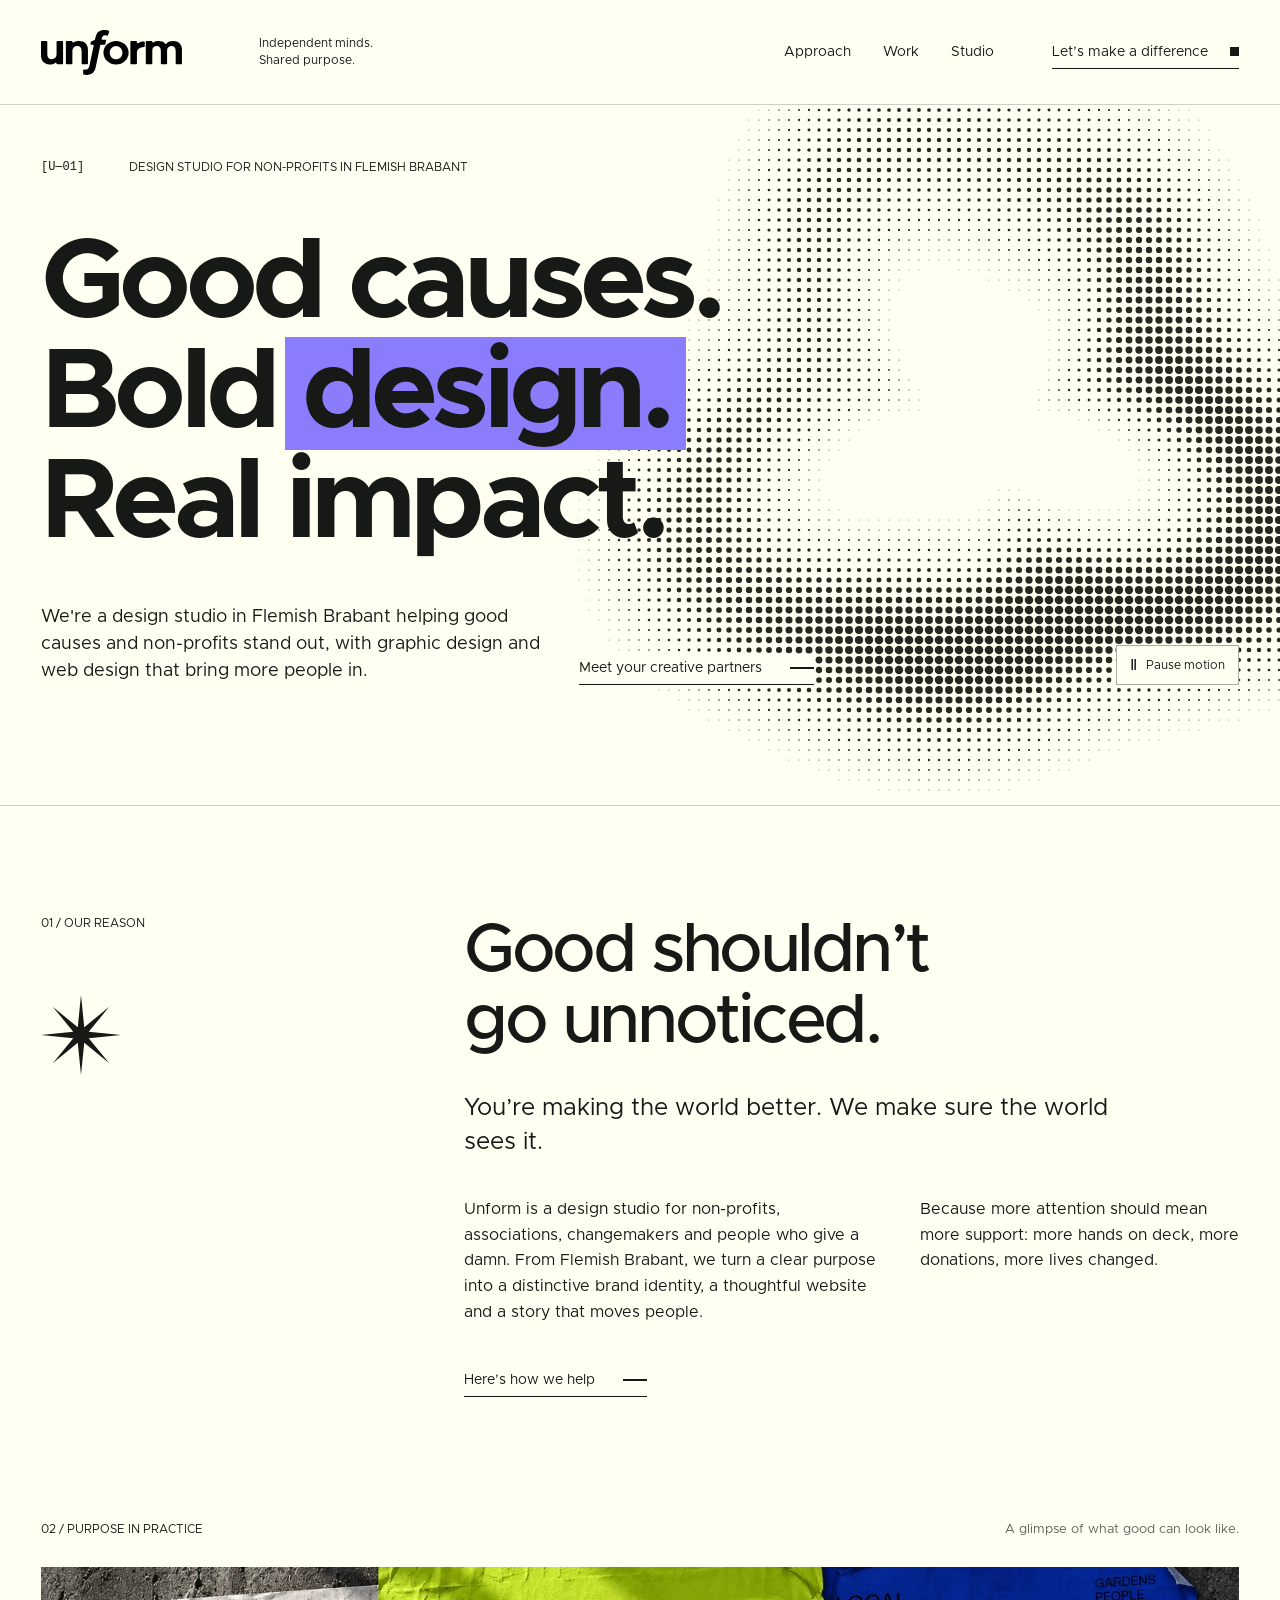
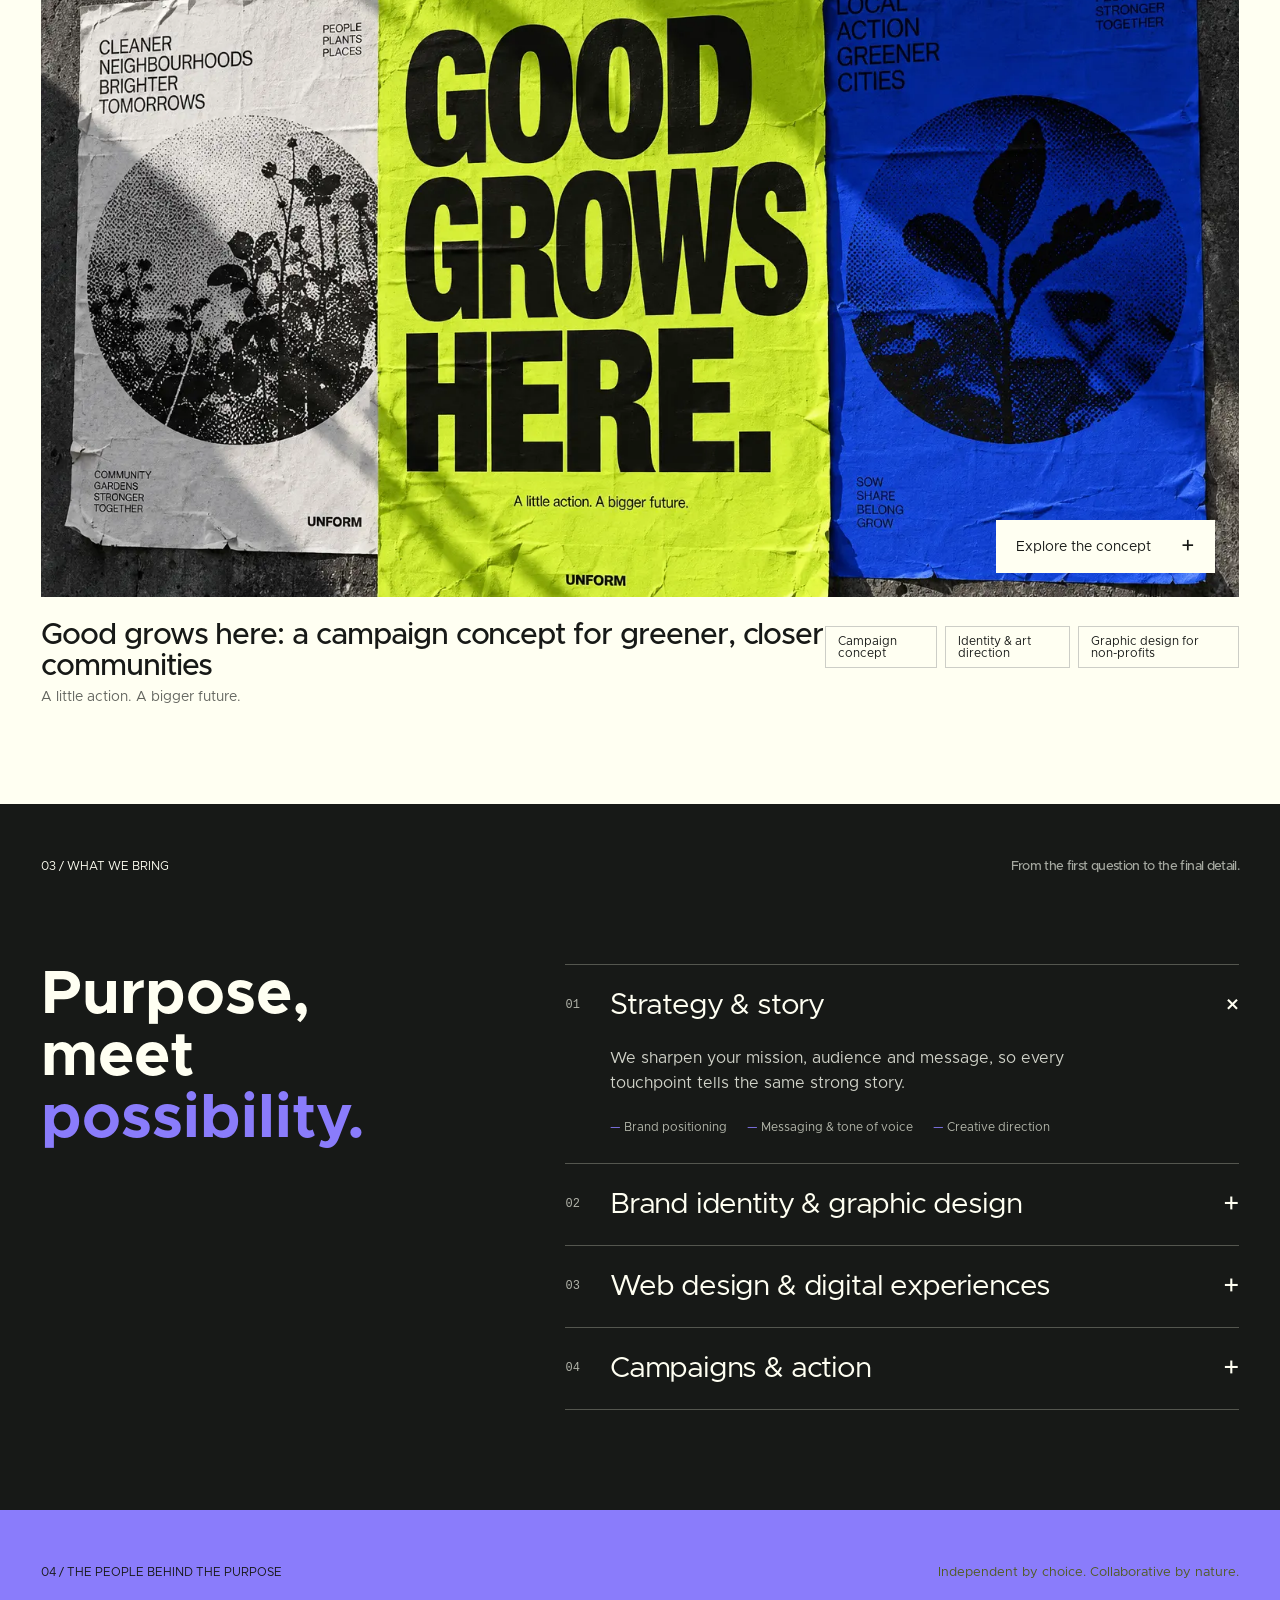
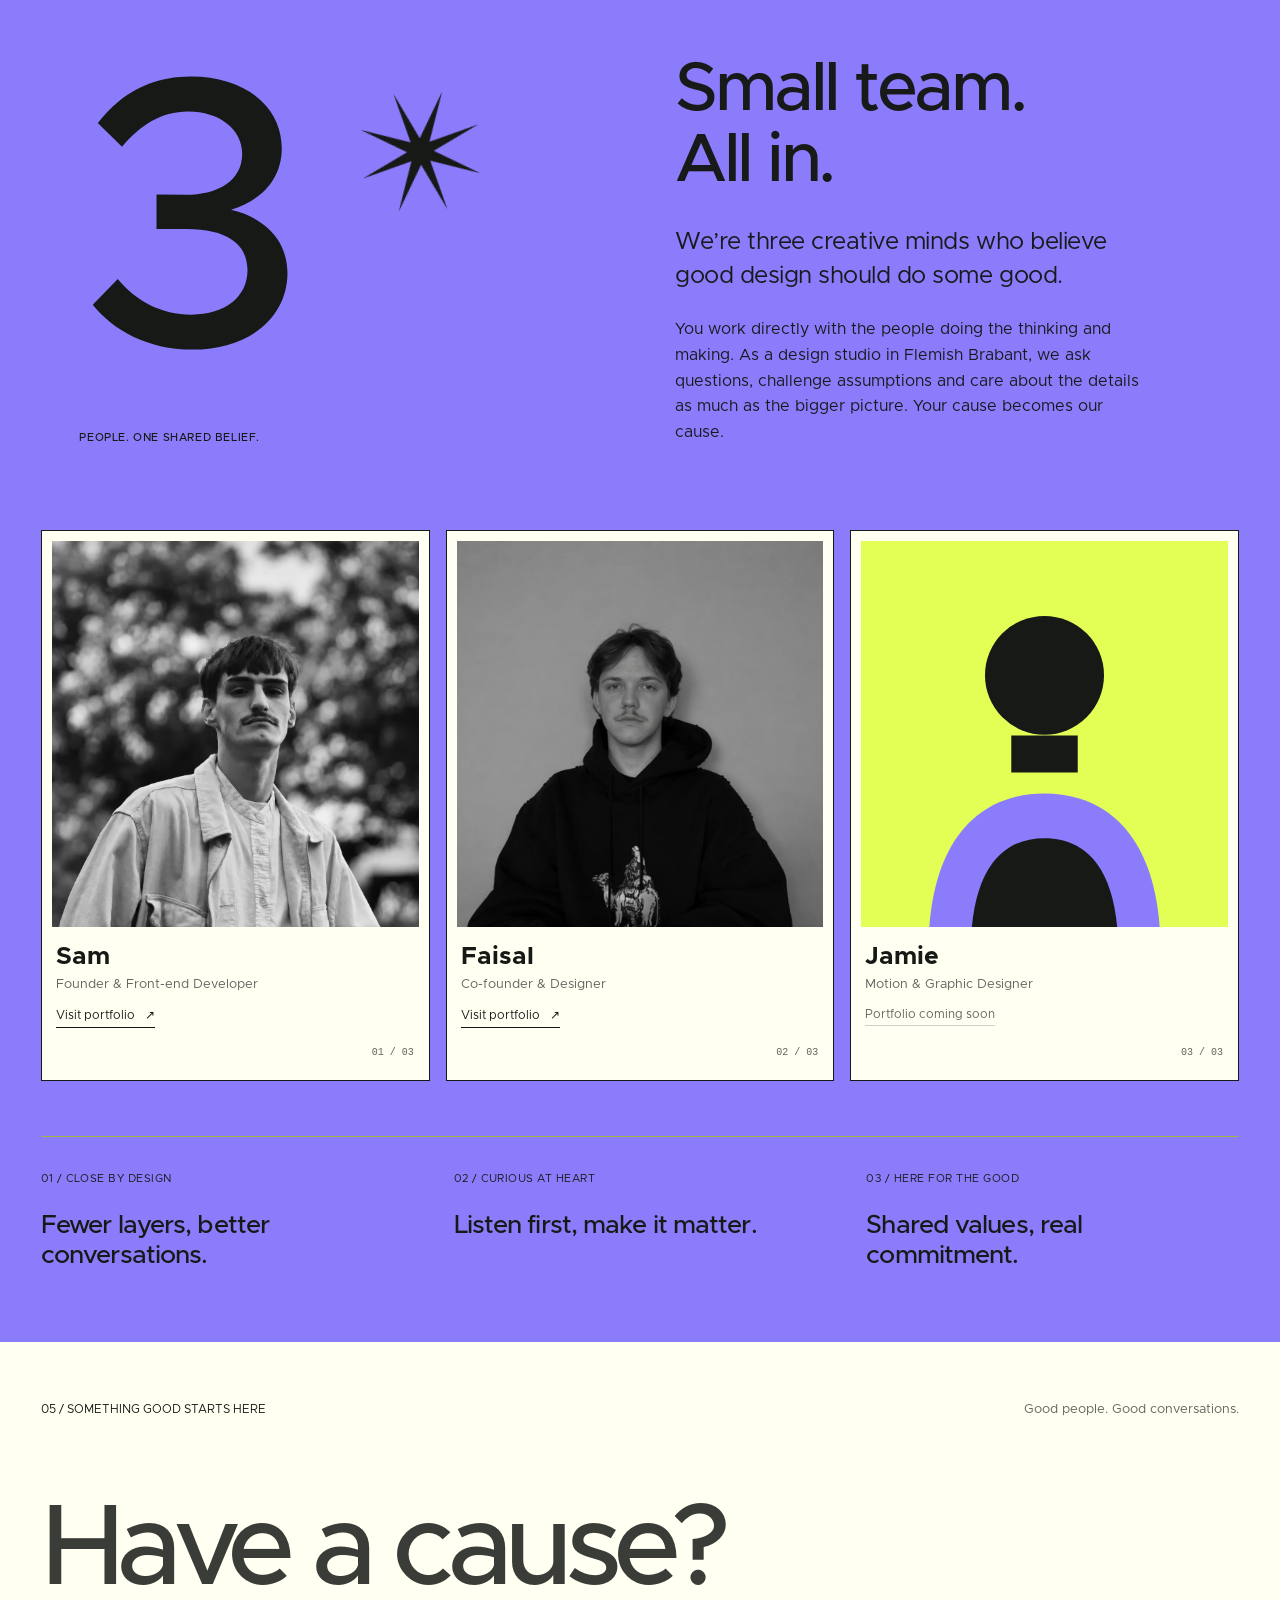
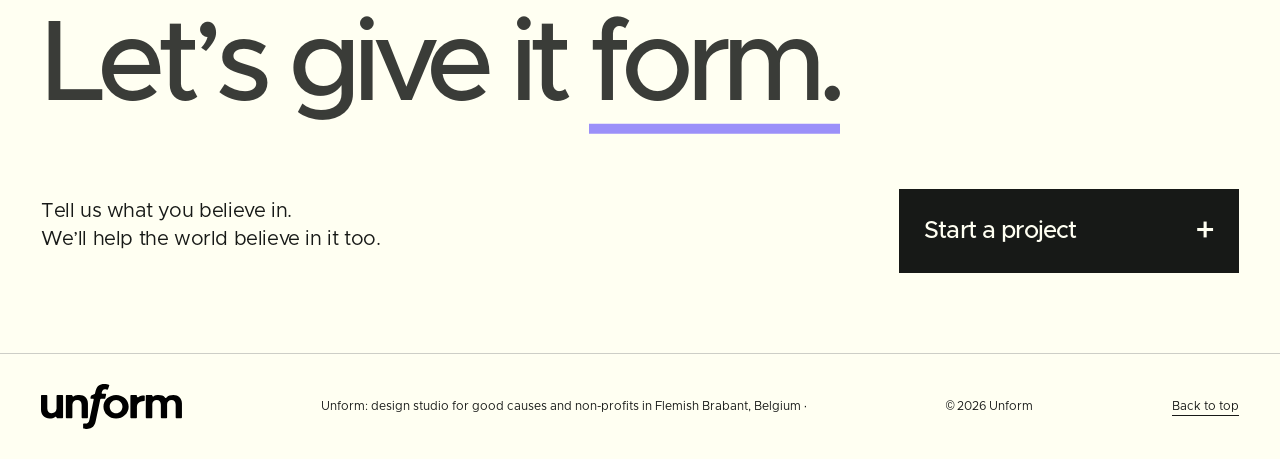
==== index.html @ b8433ec9 "Update index.html" ====
<!doctype html>
<html lang="en">
  <head>
    <meta charset="UTF-8">
    <meta name="viewport" content="width=device-width, initial-scale=1">
    <link rel="canonical" href="https://www.unform.be/">
    <meta name="theme-color" content="#e3ff55">
    <meta
      name="description"
      content="Unform is a design studio in Flemish Brabant, Belgium for non-profits and good causes. Graphic design, web design and branding that make your mission seen."
    >
    <title>Unform | Design Studio for Non-Profits in Flemish Brabant</title>
    <meta
       name="description"
       content="Unform is a design studio in Flemish Brabant helping non-profits and good causes with branding, graphic design, web design and campaigns."
    >
    <script type="application/ld+json">
      {
        "@context": "https://schema.org",
        "@type": "Organization",
        "name": "Unform",
        "description": "Design studio for non-profits and good causes in Flemish Brabant, Belgium.",
        "areaServed": {
          "@type": "AdministrativeArea",
          "name": "Flemish Brabant, Belgium"
        },
        "knowsAbout": [
          "Graphic design",
          "Web design",
          "Branding",
          "Non-profit organizations"
        ]
      }
    </script>
    <meta property="og:type" content="website">
    <meta property="og:url" content="https://www.unform.be/">
    <meta property="og:title" content="Unform — Design Studio for Non-Profits">
    <meta
      property="og:description"
      content="Good causes. Bold design. Real impact. Branding, graphic design and digital experiences for organisations that make a difference."
    >
    <meta property="og:image" content="https://www.unform.be/assets/og-image.jpg">
    <meta name="twitter:card" content="summary_large_image">
    <meta name="twitter:title" content="Unform — Design Studio for Non-Profits">
    <meta
      name="twitter:description"
      content="Good causes. Bold design. Real impact. Branding, graphic design and digital experiences for organisations that make a difference."
    >
    <meta name="twitter:image" content="https://www.unform.be/assets/og-image.jpg">
    <link
      rel="icon"
      type="image/svg+xml"
      href="data:image/svg+xml,%3Csvg xmlns='http://www.w3.org/2000/svg' viewBox='0 0 64 64'%3E%3Cpath fill='%238a7cfb' d='M0 0h64v64H0z'/%3E%3Cpath fill='none' stroke='%23171717' stroke-width='10' d='M18 16v22a14 14 0 0028 0V16'/%3E%3C/svg%3E"
    >
    <link rel="stylesheet" href="styles.css">
    <script src="vendor/gsap.min.js" defer></script>
    <script src="vendor/ScrollTrigger.min.js" defer></script>
    <script src="app.js" defer></script>
  </head>
  <!-- Google tag (gtag.js) -->
  <script async src="https://www.googletagmanager.com/gtag/js?id=G-FQYX2GBM5P"></script>
  <script>
    window.dataLayer = window.dataLayer || [];
    function gtag(){dataLayer.push(arguments);}
    gtag('js', new Date());

    gtag('config', 'G-FQYX2GBM5P');
  </script>
  <body>
    <a class="skip-link" href="#main">Skip to content</a>

    <header class="header wrap">
      <a class="wordmark" href="#" aria-label="Unform home">
        <img src="assets/logo-wordmark.svg" alt="Unform" width="180" height="58">
      </a>

      <div class="header-note">Independent minds.<br>Shared purpose.</div>

      <nav aria-label="Main navigation">
        <a href="#approach">Approach</a>
        <a href="#work">Work</a>
        <a href="#studio">Studio</a>
      </nav>

      <a class="contact-link" href="#contact">
        Let’s make a difference<span class="tiny-square" aria-hidden="true"></span>
      </a>

      <button class="menu-toggle" aria-expanded="false" aria-controls="mobile-nav">
        Menu <span aria-hidden="true">+</span>
      </button>
    </header>

    <nav id="mobile-nav" class="mobile-nav" aria-label="Mobile navigation" hidden>
      <a href="#approach">Approach</a>
      <a href="#work">Work</a>
      <a href="#studio">Studio</a>
      <a href="#contact">Let’s talk</a>
    </nav>

    <main id="main">
      <section class="hero wrap" aria-labelledby="hero-title">
        <div class="hero-art">
          <canvas id="halftone" aria-hidden="true"></canvas>
        </div>

        <div class="eyebrow hero-eyebrow">
          <span class="index-mark">[U—01]</span> DESIGN STUDIO FOR NON-PROFITS IN FLEMISH BRABANT
        </div>

        <h1 id="hero-title">
          <span class="headline-line">Good causes.</span>
          <span class="headline-line">Bold <span class="headline-emphasis">design.</span></span>
          <span class="headline-line final-line">
            Real impact<span class="period">.</span>
          </span>
        </h1>

        <div class="hero-bottom">
          <p>
            We're a design studio in Flemish Brabant helping good causes and non-profits stand out, with graphic design and web design that bring more people in.
          </p>

          <a href="#approach" class="text-link">
            Meet your creative partners <span class="link-rule" aria-hidden="true"></span>
          </a>

          <button id="motion-toggle" class="art-control" aria-pressed="false">
            <span class="control-icon" aria-hidden="true">Ⅱ</span>
            <span class="control-label">Pause motion</span>
          </button>
        </div>

      </section>

      <section id="approach" class="mission wrap">
        <div class="section-label">
          01 / OUR REASON<span class="section-symbol" aria-hidden="true"></span>
        </div>

        <div class="reveal">
          <h2>
            Good shouldn’t<br>
            go unnoticed.
          </h2>

          <p>You’re making the world better. We make sure the world sees it.</p>

          <div class="mission-copy">
            <p>
              Unform is a design studio for non-profits, associations, changemakers and people who give a damn. From Flemish Brabant, we turn a clear purpose into a distinctive brand identity, a thoughtful website and a story that moves people.
            </p>
            <p>
              Because more attention should mean more support: more hands on deck, more donations, more lives changed.
            </p>
          </div>

          <a class="text-link" href="#services">
            Here’s how we help <span class="link-rule" aria-hidden="true"></span>
          </a>
        </div>
      </section>

      <section id="work" class="work wrap">
        <div class="section-heading">
          <span class="section-label">02 / PURPOSE IN PRACTICE</span>
          <span class="small-note">A glimpse of what good can look like.</span>
        </div>

        <button class="project-image" aria-haspopup="dialog" data-open-project>
          <img
            src="assets/good-grows.webp"
            alt="Three posters from the \"Good grows here\" campaign: graphic design for a community garden and local greening initiative"
            width="1536"
            height="1024"
            loading="lazy"
          >
          <span class="project-badge">
            Explore the concept <span aria-hidden="true">+</span>
          </span>
        </button>

        <div class="project-caption">
          <div>
            <h2>Good grows here: a campaign concept for greener, closer communities</h2>
            <p>A little action. A bigger future.</p>
          </div>

          <div class="project-tags">
            <span>Campaign concept</span>
            <span>Identity &amp; art direction</span>
            <span>Graphic design for non-profits</span>
          </div>
        </div>
      </section>

      <section id="services" class="services wrap">
        <div class="section-heading">
          <span class="section-label">03 / WHAT WE BRING</span>
          <h2 class="small-note section-title">From the first question to the final detail.</h2>
        </div>

        <div class="services-layout">
          <h3>
            Purpose,<br>
            meet<br>
            <span class="accent-text">possibility.</span>
          </h3>

          <div class="service-list">
            <details class="service" data-cursor-icon="assets/Strategy.svg" open>
              <summary>
                <span class="service-number">01</span>
                <span>Strategy &amp; story</span>
                <span class="plus" aria-hidden="true">+</span>
              </summary>

              <div class="service-content">
                <p>
                  We sharpen your mission, audience and message, so every touchpoint tells the same strong story.
                </p>
                <ul>
                  <li>Brand positioning</li>
                  <li>Messaging &amp; tone of voice</li>
                  <li>Creative direction</li>
                </ul>
              </div>
            </details>

            <details class="service" data-cursor-icon="assets/identity.svg">
              <summary>
                <span class="service-number">02</span>
                <span>Brand identity &amp; graphic design</span>
                <span class="plus" aria-hidden="true">+</span>
              </summary>

              <div class="service-content">
                <p>
                  Logo, colour, typography and visual language that fit your non-profit and stick in people's minds.
                </p>
                <ul>
                  <li>Visual identity</li>
                  <li>Design systems</li>
                  <li>Brand guidelines &amp; templates</li>
                </ul>
              </div>
            </details>

            <details class="service" data-cursor-icon="assets/experience.svg">
              <summary>
                <span class="service-number">03</span>
                <span>Web design &amp; digital experiences</span>
                <span class="plus" aria-hidden="true">+</span>
              </summary>

              <div class="service-content">
                <p>
                  Clear, accessible websites for non-profits that turn visitors into volunteers, members and donors.
                </p>
                <ul>
                  <li>Web design &amp; development</li>
                  <li>User experience</li>
                  <li>Accessible digital design</li>
                </ul>
              </div>
            </details>

            <details class="service" data-cursor-icon="assets/Clapper.svg">
              <summary>
                <span class="service-number">04</span>
                <span>Campaigns &amp; action</span>
                <span class="plus" aria-hidden="true">+</span>
              </summary>

              <div class="service-content">
                <p>
                  Graphic design and campaigns for fundraising, awareness and events, online and on the street.
                </p>
                <ul>
                  <li>Campaign concepts</li>
                  <li>Art direction &amp; motion</li>
                  <li>Print &amp; social toolkits</li>
                </ul>
              </div>
            </details>
          </div>
        </div>
      </section>

      <section id="studio" class="studio wrap">
        <div class="section-heading">
          <span class="section-label">04 / THE PEOPLE BEHIND THE PURPOSE</span>
          <span class="small-note">Independent by choice. Collaborative by nature.</span>
        </div>

        <div class="studio-main">
          <div class="team-count" aria-label="Three people">
            3<span class="count-star" aria-hidden="true"></span>
            <span class="count-caption">PEOPLE. ONE SHARED BELIEF.</span>
          </div>

          <div class="studio-copy reveal">
            <h2>
              Small team.<br>
              All in.
            </h2>
            <p>We’re three creative minds who believe good design should do some good.</p>
            <p class="body-copy">
              You work directly with the people doing the thinking and making. As a design studio in Flemish Brabant, we ask questions, challenge assumptions and care about the details as much as the bigger picture. Your cause becomes our cause.
            </p>
          </div>
        </div>

        <div class="team-grid" aria-label="Meet the team">
          <article class="team-card">
            <img class="team-portrait" src="assets/Sam.webp" alt="Sam, founder and front-end developer at Unform">
            <div class="team-card-copy">
              <h3>Sam</h3>
              <p>Founder &amp; Front-end Developer</p>
              <a class="team-portfolio" href="https://hyenathedesigner.be" target="_blank" rel="noopener noreferrer">
                Visit portfolio <span aria-hidden="true">↗</span>
              </a>
            </div>
            <span class="team-index">01 / 03</span>
          </article>

          <article class="team-card">
            <img class="team-portrait" src="assets/Faisal.jpg" alt="Faisal, co-founder and designer at Unform">
            <div class="team-card-copy">
              <h3>Faisal</h3>
              <p>Co-founder &amp; Designer</p>
              <a class="team-portfolio" href="https://yungfuzzzz.github.io/portfolio" target="_blank" rel="noopener noreferrer">
                Visit portfolio <span aria-hidden="true">↗</span>
              </a>
            </div>
            <span class="team-index">02 / 03</span>
          </article>

          <article class="team-card">
            <img class="team-portrait" src="assets/portrait-placeholder.svg" alt="Jamie, motion and graphic designer at Unform">
            <div class="team-card-copy">
              <h3>Jamie</h3>
              <p>Motion &amp; Graphic Designer</p>
              <button class="team-portfolio" type="button" disabled>Portfolio coming soon</button>
            </div>
            <span class="team-index">03 / 03</span>
          </article>
        </div>

        <div class="principles">
          <div>
            <span>01 / CLOSE BY DESIGN</span>
            <h3>
              Fewer layers, better conversations.
            </h3>
          </div>

          <div>
            <span>02 / CURIOUS AT HEART</span>
            <h3>
              Listen first, make it matter.
            </h3>
          </div>

          <div>
            <span>03 / HERE FOR THE GOOD</span>
            <h3>
              Shared values, real commitment.
            </h3>
          </div>
        </div>
      </section>

      <section id="contact" class="contact wrap">
        <div class="section-heading">
          <span class="section-label">05 / SOMETHING GOOD STARTS HERE</span>
          <span class="small-note">Good people. Good conversations.</span>
        </div>

        <h2 class="reveal">
          Have a cause?<br>
          Let’s give it <span>form.</span>
        </h2>

        <div class="contact-bottom">
          <p>
            Tell us what you believe in.<br>
            We’ll help the world believe in it too.
          </p>
          <button class="project-cta" data-open-brief>
            Start a project <span aria-hidden="true">+</span>
          </button>
        </div>
      </section>
    </main>

    <footer class="footer wrap">
      <a class="wordmark" href="#" aria-label="Unform back to top">
        <img src="assets/logo-wordmark.svg" alt="Unform" width="180" height="58">
      </a>
          <span>Unform: design studio for good causes and non-profits in Flemish Brabant, Belgium &middot;</span>
      <span>© <span id="year">2026</span> Unform</span>
      <a href="#">Back to top</a>
    </footer>

    <div id="service-cursor-icon" class="service-cursor-icon" aria-hidden="true"></div>

    <dialog id="project-dialog" aria-labelledby="project-title">
      <button class="dialog-close" aria-label="Close campaign concept">×</button>
      <span class="section-label">UNFORM / SELF-INITIATED EXPLORATION</span>
      <h2 id="project-title">Good grows here.</h2>
      <img
        src="assets/good-grows.webp"
        alt="Good Grows Here community garden campaign concept"
        width="1536"
        height="1024"
      >

      <div class="case-description">
        <p>
          A campaign concept that makes small, local actions feel part of something bigger.
          Built around community gardens and the people who bring them to life.
        </p>
        <p>
          Big typography creates an immediate invitation. Botanical halftones bring nature into an
          unmistakably graphic identity. A simple toolkit carries the idea from a street poster to a
          social post.
        </p>
        <p class="case-note">An independent creative exploration by Unform.</p>
      </div>

      <button class="solid-button" data-project-to-brief>
        Let’s create something for your cause
      </button>
    </dialog>

    <dialog id="brief-dialog" aria-labelledby="brief-title">
      <button class="dialog-close" aria-label="Close project brief">×</button>
      <span class="section-label">LET’S GET TO KNOW YOUR CAUSE</span>
      <h2 id="brief-title">
        Good starts<br>
        with a conversation.
      </h2>

      <p class="dialog-intro">
        A few thoughts to get us started. Download your brief and keep it ready for our first
        conversation.
      </p>

      <form id="brief-form">
        <label>
          Your name
          <input
            name="name"
            autocomplete="name"
            required
            placeholder="What should we call you?"
            maxlength="100"
          >
        </label>

        <label>
          Organisation
          <input
            name="organisation"
            autocomplete="organization"
            required
            placeholder="Who are you making a difference with?"
            maxlength="160"
          >
        </label>

        <label>
          Where can we help?
          <select name="service">
            <option>Let’s figure it out together</option>
            <option>Strategy &amp; story</option>
            <option>Brand &amp; identity</option>
            <option>Digital experiences</option>
            <option>Campaigns &amp; action</option>
          </select>
        </label>

        <label>
          What are you hoping to change?
          <textarea
            name="purpose"
            rows="3"
            required
            placeholder="Tell us about your cause and what you have in mind."
            maxlength="5000"
          ></textarea>
        </label>

        <button class="solid-button" type="submit">Download project brief</button>
        <p class="form-note">Your answers stay in your browser. Nothing is sent.</p>
        <p id="brief-status" role="status"></p>
      </form>
    </dialog>
  </body>
</html>
---- styles.css ----
@font-face {
  font-family: 'Metropolis';
  src: url('assets/Metropolis-Regular.otf') format('opentype');
  font-weight: 400;
  font-style: normal;
}

@font-face {
  font-family: 'Metropolis';
  src: url('assets/Metropolis-Medium.otf') format('opentype');
  font-weight: 500;
  font-style: normal;
}

@font-face {
  font-family: 'Metropolis';
  src: url('assets/Metropolis-SemiBold.otf') format('opentype');
  font-weight: 600;
  font-style: normal;
}

@font-face {
  font-family: 'Metropolis';
  src: url('assets/Metropolis-Bold.otf') format('opentype');
  font-weight: 700;
  font-style: normal;
}

:root {
  --paper: #fffff2;
  --ink: #171917;
  --accent: #8a7cfb;
  --line: #cdcec7;
  --muted: #62645e;
  --gutter: clamp(22px,3.2vw,64px);
  --font-regular: 'Metropolis', Arial, sans-serif;
  --font-bold: 'Metropolis', Arial, sans-serif;
}

* {
  box-sizing: border-box;
}

html {
  scroll-behavior: smooth;
  scroll-padding-top: 32px;
}

body {
  margin: 0;
  color: var(--ink);
  background: var(--paper);
  font-family: var(--font-regular);
  font-weight: 400;
  -webkit-font-smoothing: antialiased;
}

a {
  color: inherit;
  text-decoration: none;
}

button,input,textarea,select {
  font: inherit;
  font-family: var(--font-regular);
  font-weight: 400;
}

button,a {
  -webkit-tap-highlight-color: transparent;
}

button {
  color: inherit;
}

button,a,input,textarea,select {
  outline-offset: 6px;
}

button:focus-visible,a:focus-visible {
  outline: 2px solid var(--ink);
}

::selection {
  background: var(--accent);
  color: var(--ink);
}

.wrap {
  padding-inline: var(--gutter);
}

.header {
  height: 105px;
  display: flex;
  align-items: center;
  gap: 42px;
  border-bottom: 1px solid var(--line);
  position: relative;
  z-index: 5;
  background: var(--paper);
}

.wordmark {
  display: inline-flex;
  align-items: center;
  justify-content: center;
  line-height: 1;
  transition: filter .3s ease, transform .3s ease;
}

.wordmark img {
  display: block;
  width: auto;
  height: 45px;
  transition: filter .3s ease, transform .3s ease;
}

.wordmark:hover {
  filter: drop-shadow(0 0 0 rgba(138, 124, 251, 0));
}

.wordmark:hover img {
  filter: brightness(0) saturate(100%) invert(52%) sepia(34%) saturate(1057%) hue-rotate(220deg) brightness(98%) contrast(101%);
  transform: translateY(-1px);
}

.brand-star {
  font-size: 34px;
  letter-spacing: 0;
  display: inline-block;
  line-height: 1;
}

.header-note {
  font-size: 12px;
  line-height: 1.4;
  margin-left: 35px;
}

.header nav {
  display: flex;
  gap: 32px;
  margin-left: auto;
  font-size: 14px;
}

.header nav a {
  position: relative;
  padding-block: 10px;
}

.header nav a:after {
  content: '';
  position: absolute;
  bottom: 3px;
  height: 1px;
  left: 0;
  width: 0;
  background: var(--ink);
  transition: width .25s;
}

.header nav a:hover:after {
  width: 100%;
}

.contact-link {
  font-size: 14px;
  display: flex;
  align-items: center;
  gap: 22px;
  margin-left: 16px;
  border-bottom: 1px solid var(--ink);
  padding-block: 9px;
}

.tiny-square {
  width: 9px;
  height: 9px;
  background: var(--ink);
}

.menu-toggle {
  display: none;
}

.mobile-nav[hidden] {
  display: none;
}

.hero {
  position: relative;
  isolation: isolate;
  overflow: hidden;
  padding-top: 55px;
  min-height: 700px;
}

.hero-art {
  position: absolute;
  inset: 0 0 0 37%;
  z-index: -1;
  mask-image: linear-gradient(90deg,transparent,#000 18%);
  opacity: 1;
}

.hero-art canvas {
  width: 100%;
  height: 100%;
  display: block;
}

.eyebrow,.section-label {
  font-family: var(--font-regular);
  font-size: 12px;
  font-weight: 400;
  line-height: 1.2;
  font-variant-numeric: lining-nums tabular-nums;
}

.hero-eyebrow {
  display: flex;
  gap: 45px;
  position: relative;
  z-index: 2;
}

.index-mark {
  font-family: monospace;
  font-size: 12px;
  line-height: 1.2;
}

h1,
h2,
h3,
h4,
h5,
h6,
.wordmark {
  font-family: var(--font-bold);
  font-weight: 700;
}

h1 {
  font-size: clamp(72px,8.85vw,170px);
  line-height: .97;
  letter-spacing: -0.05em;
  font-weight: 700;
  margin: 55px 0 45px;
  position: relative;
  width: max-content;
  max-width: 100%;
}

.headline-line {
  display: block;
}

.headline-emphasis {
  background: var(--accent);
  box-shadow: 0.15em 0 0 var(--accent), -0.15em 0 0 var(--accent);
  padding: 0;
}

.final-line {
  display: flex;
  align-items: baseline;
}

.period {
  color: var(--ink);
  position: relative;
  margin-left: .015em;
}

.hero-bottom {
  display: grid;
  grid-template-columns: 1fr 1fr auto;
  align-items: end;
  gap: 30px;
  position: relative;
}

.hero-bottom p {
  font-size: 18px;
  line-height: 1.5;
  margin: 0;
}

.text-link {
  display: inline-flex;
  align-items: center;
  width: max-content;
  gap: 28px;
  font-size: 14px;
  border-bottom: 1px solid;
  padding-bottom: 9px;
}

.link-rule {
  display: block;
  width: 24px;
  height: 2px;
  background: var(--ink);
  transition: width .25s;
}

.text-link:hover .link-rule {
  width: 40px;
}

.art-control {
  border: 1px solid #a9aba2;
  background: var(--paper);
  padding: 10px 13px;
  display: flex;
  align-items: center;
  gap: 9px;
  cursor: pointer;
  font-size: 12px;
}

.control-icon {
  font-size: 15px;
}

.hero-caption {
  display: flex;
  justify-content: space-between;
  font-size: 11px;
  margin-top: 40px;
  padding-block: 20px;
  border-top: 1px solid var(--ink);
  background: none;
}

.mission {
  display: grid;
  grid-template-columns: 1fr 2fr;
  gap: 36px;
  padding-block: 110px;
  border-top: 1px solid var(--line);
}

h2 {
  font-weight: 500;
  font-size: clamp(48px,5.4vw,90px);
  line-height: 1.02;
  letter-spacing: -0.05em;
  margin: 0 0 35px;
}

.mission p {
  font-size: 24px;
  line-height: 1.4;
  max-width: 680px;
}

.skip-link {
  position: fixed;
  left: 16px;
  top: -90px;
  padding: 16px;
  background: var(--accent);
  z-index: 100;
}

.skip-link:focus {
  top: 12px;
}

@media(min-width:1600px) {

.hero {
  min-height: 880px;
}

.hero h1 {
  margin-top: 70px;
}

.hero-bottom {
  margin-top: 50px;
}
}

@media(max-width:1000px) {

.header-note {
  display: none;
}

.header {
  gap: 25px;
  height: 88px;
}

.header nav {
  gap: 24px;
}

.contact-link {
  margin-left: 0;
}

.hero {
  min-height: 630px;
}

.hero-bottom {
  grid-template-columns: 1fr auto;
}

.hero-bottom .text-link {
  display: none;
}

.hero h1 {
  font-size: 10.8vw;
}

.hero-art {
  left: 28%;
}

.hero-caption {
  margin-top: 45px;
}

.mission {
  padding-block: 80px;
}
}

@media(max-width:650px) {

.header {
  height: 80px;
  justify-content: space-between;
}

.wordmark {
  font-size: 36px;
}

.brand-star {
  font-size: 29px;
}

.header nav,.contact-link {
  display: none;
}

.menu-toggle {
  display: flex;
  gap: 20px;
  align-items: center;
  background: none;
  border: 0;
  padding: 12px 0 12px 12px;
  font-size: 14px;
}

.menu-toggle span {
  font-size: 24px;
}

.mobile-nav {
  padding: 22px var(--gutter);
  border-bottom: 1px solid var(--line);
  display: grid;
  gap: 22px;
  font-size: 24px;
  background: var(--paper);
  position: absolute;
  top: 80px;
  left: 0;
  right: 0;
  z-index: 10;
}

.hero {
  padding-top: 30px;
  min-height: 700px;
}

.hero-eyebrow {
  font-size: 10px;
  gap: 18px;
}

.index-mark {
  font-size: 11px;
}

.hero h1 {
  font-size: clamp(49px,12.2vw,80px);
  margin-top: 70px;
  margin-bottom: 185px;
  letter-spacing: -.07em;
}

.hero-art {
  inset: 100px -48% 110px 8%;
  opacity: .8;
  mask-image: linear-gradient(180deg,transparent,#000 38%);
}

.hero-bottom p {
  font-size: 16px;
  background: var(--paper);
}

.art-control {
  width: 40px;
  height: 40px;
  padding: 0;
  justify-content: center;
}

.art-control .control-label {
  position: absolute;
  width: 1px;
  height: 1px;
  overflow: hidden;
  clip-path: inset(50%);
}

.hero-caption {
  font-size: 10px;
  margin-top: 28px;
}

.interaction-note {
  display: none;
}

.mission {
  grid-template-columns: 1fr;
  padding-block: 60px;
  gap: 38px;
}

.mission p {
  font-size: 20px;
}

.section-label {
  font-size: 12px;
}

h2 {
  font-size: 47px;
}
}

.section-symbol {
  display: block;
  font-size: 80px;
  width: 1em;
  height: 1em;
  margin-top: 65px;
  line-height: 1;
  background-color: var(--ink);
  -webkit-mask: url("assets/eight-pointed-star-svgrepo-com.svg") center / contain no-repeat;
  mask: url("assets/eight-pointed-star-svgrepo-com.svg") center / contain no-repeat;
}

.mission-copy {
  display: grid;
  grid-template-columns: 1.3fr 1fr;
  gap: 40px;
  margin: 38px 0;
}

.mission .mission-copy p {
  font-size: 16px;
  line-height: 1.6;
  letter-spacing: 0;
  margin: 0;
}

.mission .text-link {
  margin-top: 10px;
}

.section-heading {
  display: flex;
  justify-content: space-between;
  align-items: center;
  gap: 20px;
  padding-bottom: 30px;
}

.small-note {
  font-size: 13px;
  color: var(--muted);
}

.work {
  padding-block: 15px 100px;
}

.project-image {
  width: 100%;
  display: block;
  position: relative;
  padding: 0;
  border: 0;
  overflow: hidden;
  cursor: pointer;
  background: #282d25;
  aspect-ratio: 1.9;
}

.project-image img {
  width: 100%;
  height: 100%;
  object-fit: cover;
  display: block;
  transition: transform .7s cubic-bezier(.2,.7,.2,1);
}

.project-image:hover img {
  transform: scale(1.035);
}

.project-badge {
  position: absolute;
  bottom: 24px;
  right: 24px;
  padding: 15px 20px;
  background: var(--paper);
  font-size: 14px;
  display: flex;
  align-items: center;
  gap: 30px;
}

.project-badge span {
  font-size: 23px;
  font-weight: 400;
}

.project-caption {
  display: flex;
  align-items: flex-start;
  justify-content: space-between;
  padding-top: 23px;
}

.project-caption h2 {
  margin: 0;
  font-weight: 500;
  letter-spacing: -.035em;
  font-size: 30px;
}

.project-caption p {
  font-size: 14px;
  color: var(--muted);
  margin: 9px 0 0;
}

.project-tags {
  display: flex;
  gap: 8px;
  padding-top: 6px;
}

.project-tags span {
  font-size: 12px;
  border: 1px solid var(--line);
  padding: 8px 12px;
}

.services {
  padding-block: 55px 100px;
  background: var(--ink);
  color: var(--paper);
}

.services .small-note {
  color: #a6a9a1;
}

.services-layout {
  display: grid;
  grid-template-columns: 1fr 1.45fr;
  gap: 60px;
  padding-top: 60px;
}

.services-layout h3 {
  font-size: clamp(45px,4.8vw,80px);
  margin: 0;
}

.section-heading .section-title {
  margin: 0;
}

.accent-text {
  color: var(--accent);
}

.service {
  border-top: 1px solid #54564f;
}

.service-cursor-icon {
  position: fixed;
  z-index: 20;
  top: 0;
  left: 0;
  width: 112px;
  height: 112px;
  background-color: var(--accent);
  -webkit-mask-position: center;
  mask-position: center;
  -webkit-mask-repeat: no-repeat;
  mask-repeat: no-repeat;
  -webkit-mask-size: contain;
  mask-size: contain;
  opacity: 0;
  pointer-events: none;
  transform: scale(.88);
  transition: opacity .28s ease, transform .35s ease;
}

#service-cursor-icon.is-experience {
  width: 160px;
  height: 160px;
}

.service-cursor-icon.is-visible {
  opacity: 1;
  transform: scale(1);
  animation: service-icon-float 3.6s ease-in-out infinite;
}

@keyframes service-icon-float {
  0%, 100% { translate: 0 0; rotate: -3deg; }
  50% { translate: 0 -8px; rotate: 3deg; }
}

.service:last-child {
  border-bottom: 1px solid #54564f;
}

.service summary {
  list-style: none;
  cursor: pointer;
  display: flex;
  gap: 22px;
  align-items: center;
  padding-block: 26px;
  font-size: clamp(21px,2.3vw,38px);
  letter-spacing: -.04em;
}

.service summary::-webkit-details-marker {
  display: none;
}

.service summary:focus-visible {
  outline: 2px solid var(--accent);
  outline-offset: 5px;
}

.service-number {
  font-family: monospace;
  font-size: 12px;
  letter-spacing: 0;
  color: #b1b3a9;
  margin-right: 8px;
}

.plus {
  margin-left: auto;
  display: block;
  font-size: 28px;
  font-weight: 300;
  transition: transform .25s;
}

.service[open] .plus {
  transform: rotate(45deg);
}

.service-content {
  padding: 0 35px 30px 45px;
}

.service-content p {
  font-size: 16px;
  line-height: 1.6;
  color: #d0d2c8;
  max-width: 470px;
  margin: 0 0 24px;
}

.service-content ul {
  display: flex;
  gap: 10px 20px;
  flex-wrap: wrap;
  list-style: none;
  padding: 0;
  margin: 0;
  font-size: 12px;
  color: #b5b8ac;
}

.service-content li:before {
  content: '— ';
  color: var(--accent);
}

.studio {
  padding-block: 55px 70px;
  background: var(--accent);
}

.studio .small-note {
  color: #505b21;
}

.studio-main {
  display: grid;
  grid-template-columns: 1fr 1fr;
  gap: 70px;
  align-items: center;
  padding-block: 45px 70px;
}

.team-count {
  position: relative;
  width: max-content;
  font-size: clamp(230px,30vw,450px);
  line-height: .85;
  font-weight: 500;
  letter-spacing: -.09em;
  margin-left: 3vw;
}

.count-star {
  position: absolute;
  display: block;
  width: .33em;
  height: .33em;
  right: -.55em;
  top: .05em;
  background-color: var(--ink);
  -webkit-mask: url("assets/eight-pointed-star-svgrepo-com.svg") center / contain no-repeat;
  mask: url("assets/eight-pointed-star-svgrepo-com.svg") center / contain no-repeat;
}

.count-caption {
  display: block;
  font-size: 11px;
  letter-spacing: .055em;
  margin-top: 35px;
  line-height: 1.4;
}

.studio-copy h2 {
  margin-bottom: 30px;
}

.studio-copy p {
  font-size: 24px;
  line-height: 1.4;
  letter-spacing: -.02em;
  max-width: 480px;
}

.studio-copy .body-copy {
  font-size: 16px;
  line-height: 1.6;
  letter-spacing: 0;
}

.team-grid {
  display: grid;
  grid-template-columns: repeat(3,minmax(0,1fr));
  gap: 16px;
  margin-bottom: 55px;
}

.team-card {
  position: relative;
  min-width: 0;
  padding: 10px;
  background: var(--paper);
  border: 1px solid var(--ink);
}

.team-portrait {
  display: block;
  width: 100%;
  aspect-ratio: .95;
  object-fit: cover;
  background: #e3ff55;
}

.team-card-copy {
  padding: 16px 4px 42px;
}

.team-card h3 {
  font-size: 25px;
  line-height: 1.1;
  margin: 0 0 7px;
}

.team-card p {
  color: var(--muted);
  font-size: 13px;
  margin: 0;
}

.team-portfolio {
  display: inline-flex;
  align-items: center;
  gap: 10px;
  margin-top: 17px;
  padding: 0 0 5px;
  border: 0;
  border-bottom: 1px solid var(--ink);
  background: none;
  color: var(--ink);
  font: inherit;
  font-size: 12px;
  text-decoration: none;
}

a.team-portfolio {
  cursor: pointer;
}

a.team-portfolio:hover {
  border-bottom-width: 2px;
}

button.team-portfolio:disabled {
  border-bottom-color: var(--line);
  color: var(--muted);
  cursor: not-allowed;
}

.team-index {
  position: absolute;
  right: 15px;
  bottom: 22px;
  color: var(--muted);
  font-family: monospace;
  font-size: 10px;
}

.principles {
  display: grid;
  grid-template-columns: repeat(3,1fr);
  gap: 40px;
  border-top: 1px solid #a3b442;
  padding-top: 32px;
}

.principles span {
  font-size: 11px;
  letter-spacing: .045em;
}

.principles h3 {
  font-size: clamp(21px,2vw,32px);
  font-weight: 500;
  letter-spacing: -.035em;
  line-height: 1.2;
  margin-bottom: 0;
}

.contact {
  padding-block: 60px 80px;
}

.contact .section-heading {
  padding-bottom: 70px;
}

.contact h2 {
  font-size: clamp(60px,9vw,150px);
  letter-spacing: -.075em;
  line-height: 1;
}

.contact h2>span {
  border-bottom: 10px solid var(--accent);
}

.contact-bottom {
  display: flex;
  justify-content: space-between;
  align-items: end;
  margin-top: 60px;
}

.contact-bottom p {
  font-size: 20px;
  line-height: 1.4;
  letter-spacing: -.02em;
}

.project-cta {
  display: flex;
  justify-content: space-between;
  align-items: center;
  gap: 80px;
  min-width: 340px;
  font-size: 24px;
  font-weight: 500;
  letter-spacing: -.035em;
  padding: 24px;
  background: var(--ink);
  color: var(--paper);
  border: 1px solid var(--ink);
  cursor: pointer;
  transition: background .25s,color .25s;
}

.project-cta:hover {
  background: var(--accent);
  color: var(--ink);
}

.project-cta span {
  font-size: 34px;
}

.footer {
  display: flex;
  align-items: center;
  justify-content: space-between;
  gap: 30px;
  border-top: 1px solid var(--line);
  padding-block: 30px;
  font-size: 12px;
}

.footer .wordmark img {
  height: 45px;
}

.footer .brand-star {
  font-size: 26px;
}

.footer>a:last-child {
  text-decoration: underline;
  text-underline-offset: 5px;
}

.solid-button {
  background: var(--ink);
  border: 1px solid var(--ink);
  color: var(--paper);
  padding: 17px 22px;
  cursor: pointer;
  font-size: 15px;
  transition: background .2s,color .2s;
}

.solid-button:hover {
  background: var(--accent);
  color: var(--ink);
}

dialog {
  background: var(--paper);
  color: var(--ink);
  border: 0;
  width: min(720px,calc(100% - 32px));
  max-height: 90dvh;
  padding: 45px;
  overflow: auto;
}

dialog::backdrop {
  background: #111a;
  backdrop-filter: blur(5px);
}

dialog h2 {
  font-size: 48px;
  margin-top: 30px;
  margin-bottom: 22px;
  padding-right: 15px;
}

.dialog-close {
  position: absolute;
  right: 20px;
  top: 15px;
  border: 0;
  background: none;
  font-size: 32px;
  line-height: 1;
  cursor: pointer;
  width: 40px;
  height: 40px;
}

.dialog-intro {
  font-size: 16px;
  line-height: 1.5;
  max-width: 550px;
  color: var(--muted);
}

dialog img {
  width: 100%;
  height: auto;
  display: block;
}

.case-description p {
  font-size: 16px;
  line-height: 1.6;
}

.case-description .case-note {
  font-size: 13px;
  color: var(--muted);
}

#brief-form {
  display: grid;
  gap: 20px;
  margin-top: 30px;
}

#brief-form label {
  font-size: 13px;
  display: grid;
  gap: 9px;
}

#brief-form input,#brief-form select,#brief-form textarea {
  width: 100%;
  border: 1px solid #b6b8ae;
  border-radius: 0;
  background: transparent;
  padding: 13px;
  font-size: 16px;
  color: var(--ink);
}

#brief-form textarea {
  resize: vertical;
}

#brief-form .solid-button {
  margin-top: 5px;
}

.form-note,#brief-status {
  font-size: 12px;
  line-height: 1.5;
  margin: 0;
}

#brief-status:empty {
  display: none;
}

#brief-status {
  padding: 14px;
  background: var(--accent);
}

body.dialog-open {
  overflow: hidden;
}

@media(max-width:1000px) {

.services-layout {
  grid-template-columns: .8fr 1.2fr;
  gap: 32px;
}

.services-layout h3 {
  font-size: 45px;
}

.studio-main {
  gap: 45px;
}

.studio-copy h2 {
  font-size: 52px;
}

.studio-copy p {
  font-size: 20px;
}

.footer>span:first-of-type {
  display: none;
}

.mission-copy {
  gap: 24px;
}

.project-tags {
  flex-wrap: wrap;
  justify-content: end;
  max-width: 220px;
}
}

@media(max-width:650px) {

.section-symbol {
  display: none;
}

.mission-copy {
  grid-template-columns: 1fr;
  gap: 22px;
  margin-block: 25px;
}

.section-heading {
  align-items: start;
}

.section-heading .small-note:not(.section-title) {
  display: none;
}

.work {
  padding-bottom: 55px;
  padding-top: 0;
}

.project-image {
  aspect-ratio: 1.05;
}

.project-image img {
  object-position: 48% center;
}

.project-badge {
  bottom: 14px;
  right: 14px;
  padding: 10px 14px;
  font-size: 12px;
  gap: 20px;
}

.project-caption {
  gap: 15px;
}

.project-caption h2 {
  font-size: 26px;
}

.project-caption p {
  font-size: 12px;
}

.project-tags {
  max-width: 125px;
  padding-top: 0;
  gap: 5px;
}

.project-tags span {
  font-size: 10px;
  padding: 6px 8px;
}

.services {
  padding-block: 35px 55px;
}

.services-layout {
  grid-template-columns: 1fr;
  gap: 32px;
  padding-top: 15px;
}

.services-layout h3 {
  font-size: 51px;
}

.services-layout h3 br:nth-child(2) {
  display: none;
}

.service summary {
  font-size: 25px;
  padding-block: 24px;
  gap: 15px;
}

.service-content {
  padding-left: 35px;
  padding-right: 10px;
}

.service-content p {
  font-size: 15px;
}

.service-content ul {
  font-size: 11px;
}

.studio {
  padding-block: 35px 45px;
}

.studio-main {
  grid-template-columns: 1fr;
  gap: 55px;
  padding-top: 20px;
  padding-bottom: 38px;
}

.team-count {
  font-size: 230px;
  margin-left: 0;
}

.count-caption {
  margin-top: 25px;
}

.studio-copy h2 {
  font-size: 52px;
}

.studio-copy p {
  font-size: 23px;
}

.team-grid {
  grid-template-columns: 1fr;
  gap: 14px;
  margin-bottom: 42px;
}

.team-portrait {
  aspect-ratio: 1.05;
}

.principles {
  grid-template-columns: 1fr;
  gap: 28px;
  padding-top: 28px;
}

.principles>div {
  display: grid;
  grid-template-columns: 1fr 1fr;
  gap: 15px;
  align-items: start;
}

.principles span {
  font-size: 10px;
  padding-top: 6px;
}

.principles h3 {
  font-size: 21px;
  margin: 0;
}

.contact {
  padding-block: 35px 45px;
}

.contact .section-heading {
  padding-bottom: 35px;
}

.contact h2 {
  font-size: clamp(42px,10.4vw,64px);
}

.contact h2>span {
  border-bottom-width: 3px;
}

.contact-bottom {
  display: block;
  margin-top: 35px;
}

.contact-bottom p {
  font-size: 18px;
  margin-bottom: 30px;
}

.project-cta {
  width: 100%;
  min-width: 0;
  padding: 18px 22px;
  font-size: 21px;
}

.footer {
  display: grid;
  grid-template-columns: 1fr auto;
  gap: 25px;
  padding-block: 25px;
}

.footer .wordmark {
  grid-column: 1/-1;
}

dialog {
  padding: 30px 22px;
}

dialog .section-label {
  font-size: 10px;
}

dialog h2 {
  font-size: 36px;
}

.dialog-close {
  right: 10px;
  top: 9px;
}
}

.hero-bottom .text-link {
  background: var(--paper);
  padding-top: 7px;
}

.hero-caption {
  position: relative;
  background: none;
}

@media(max-width:650px) {

.hero-art {
  top: 200px;
}

.services-layout h3 {
  font-size: clamp(40px,10vw,51px);
}

.services-layout h3 br:nth-child(2) {
  display: initial;
}
}

@media(prefers-reduced-motion:reduce) {

html {
  scroll-behavior: auto;
}

*,*:before,*:after {
  animation: none!important;
  transition: none!important;
}
}
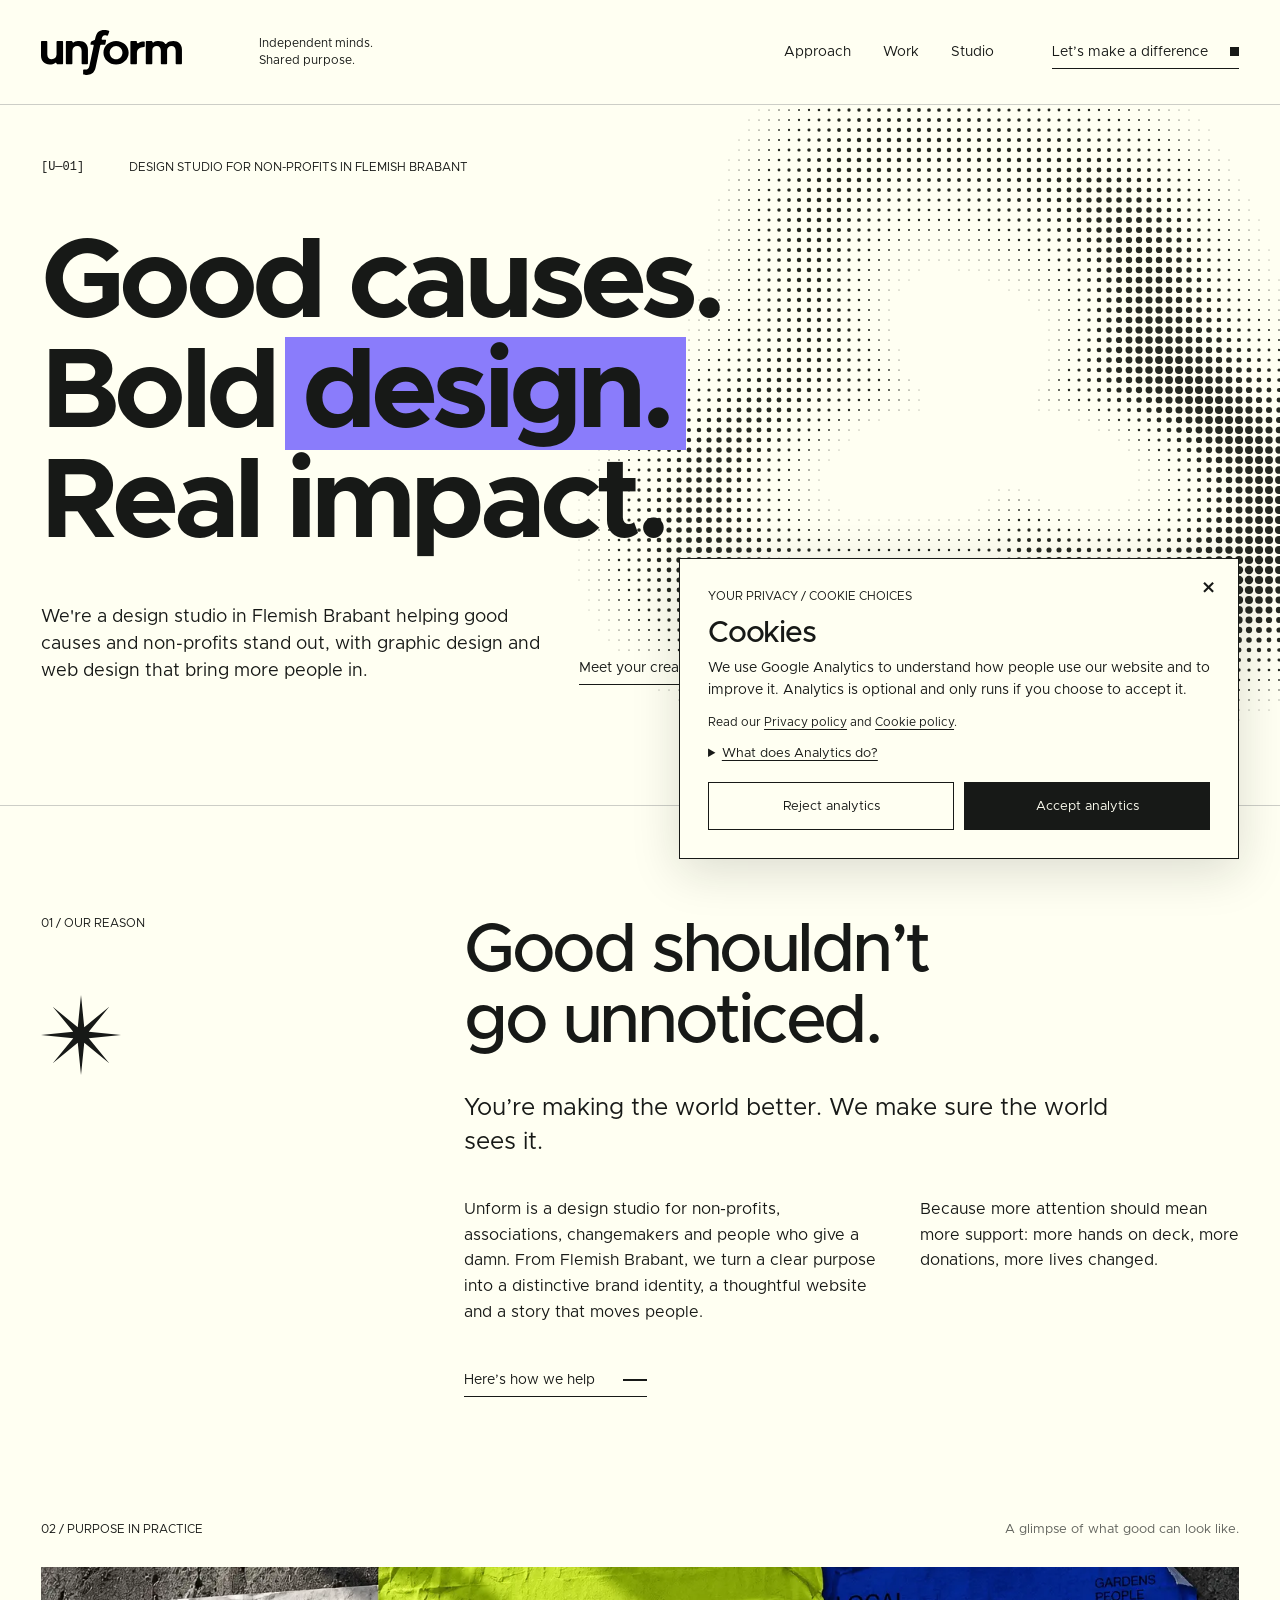
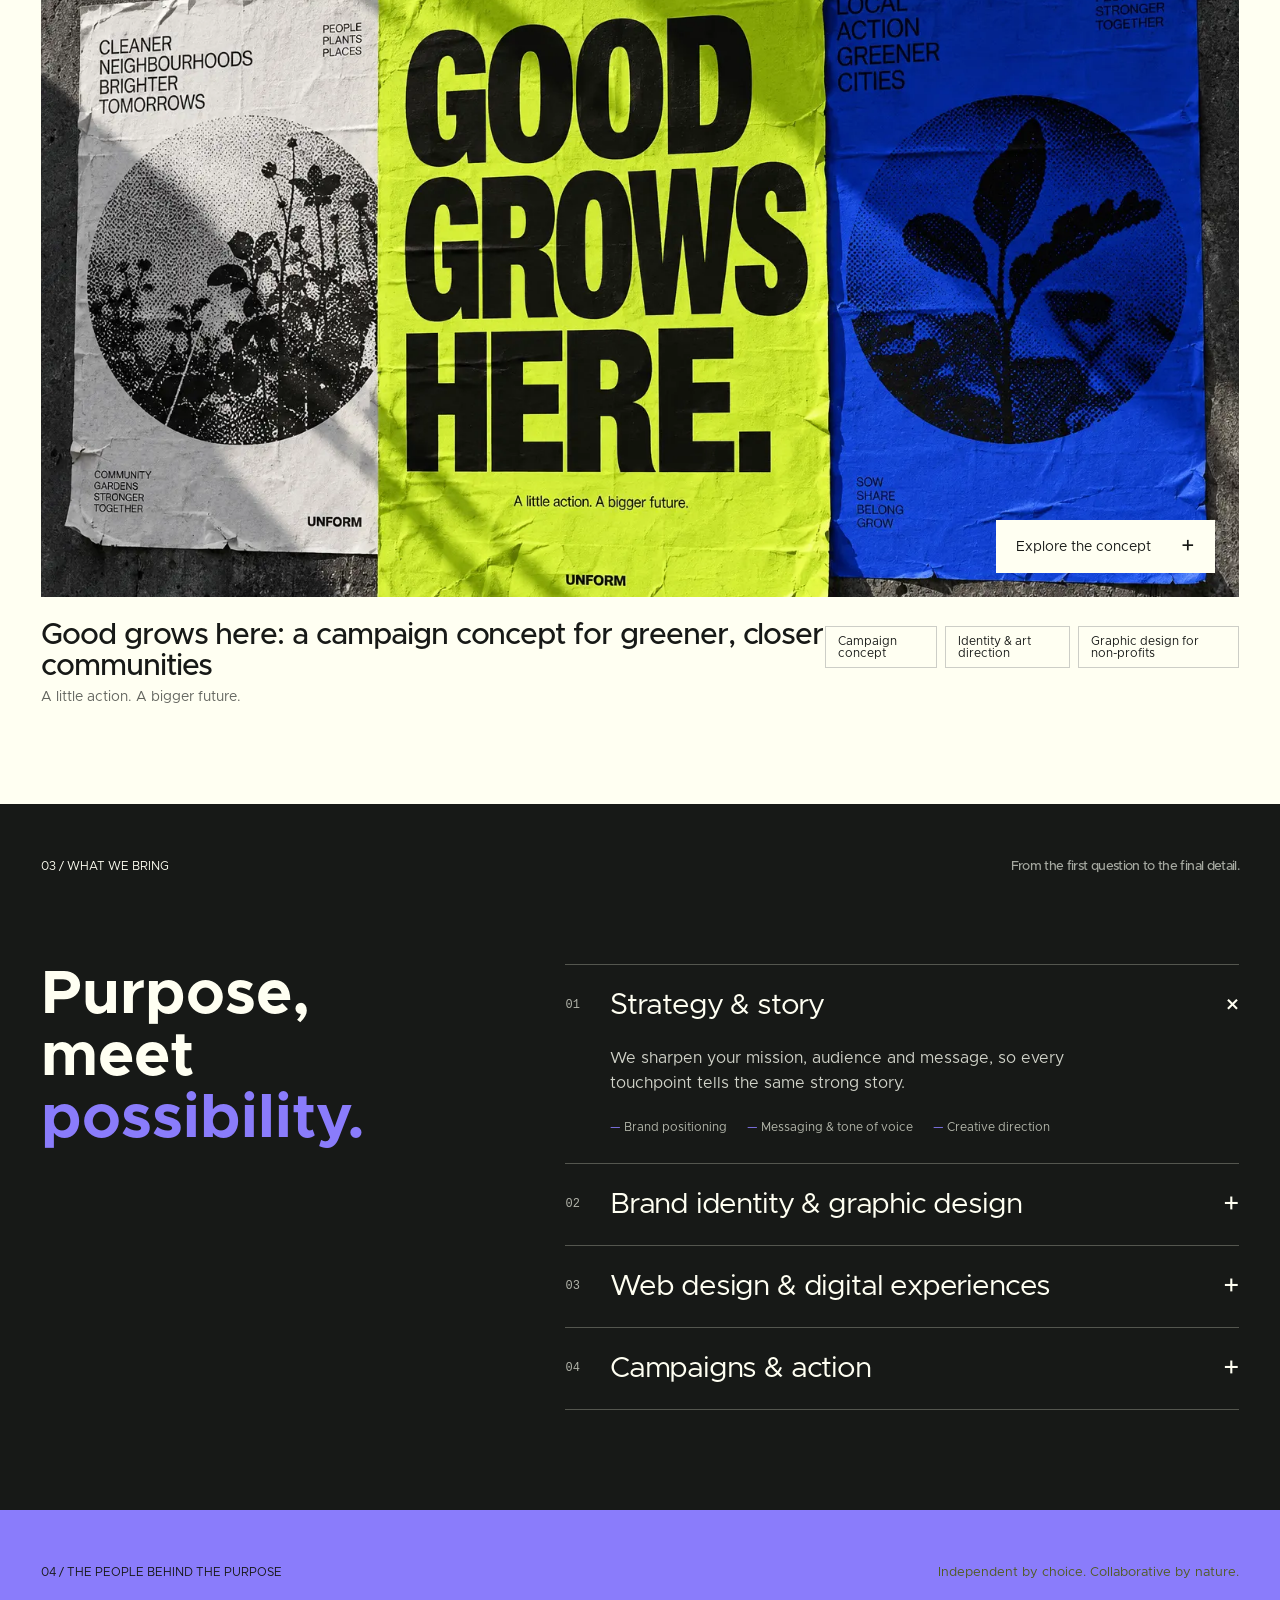
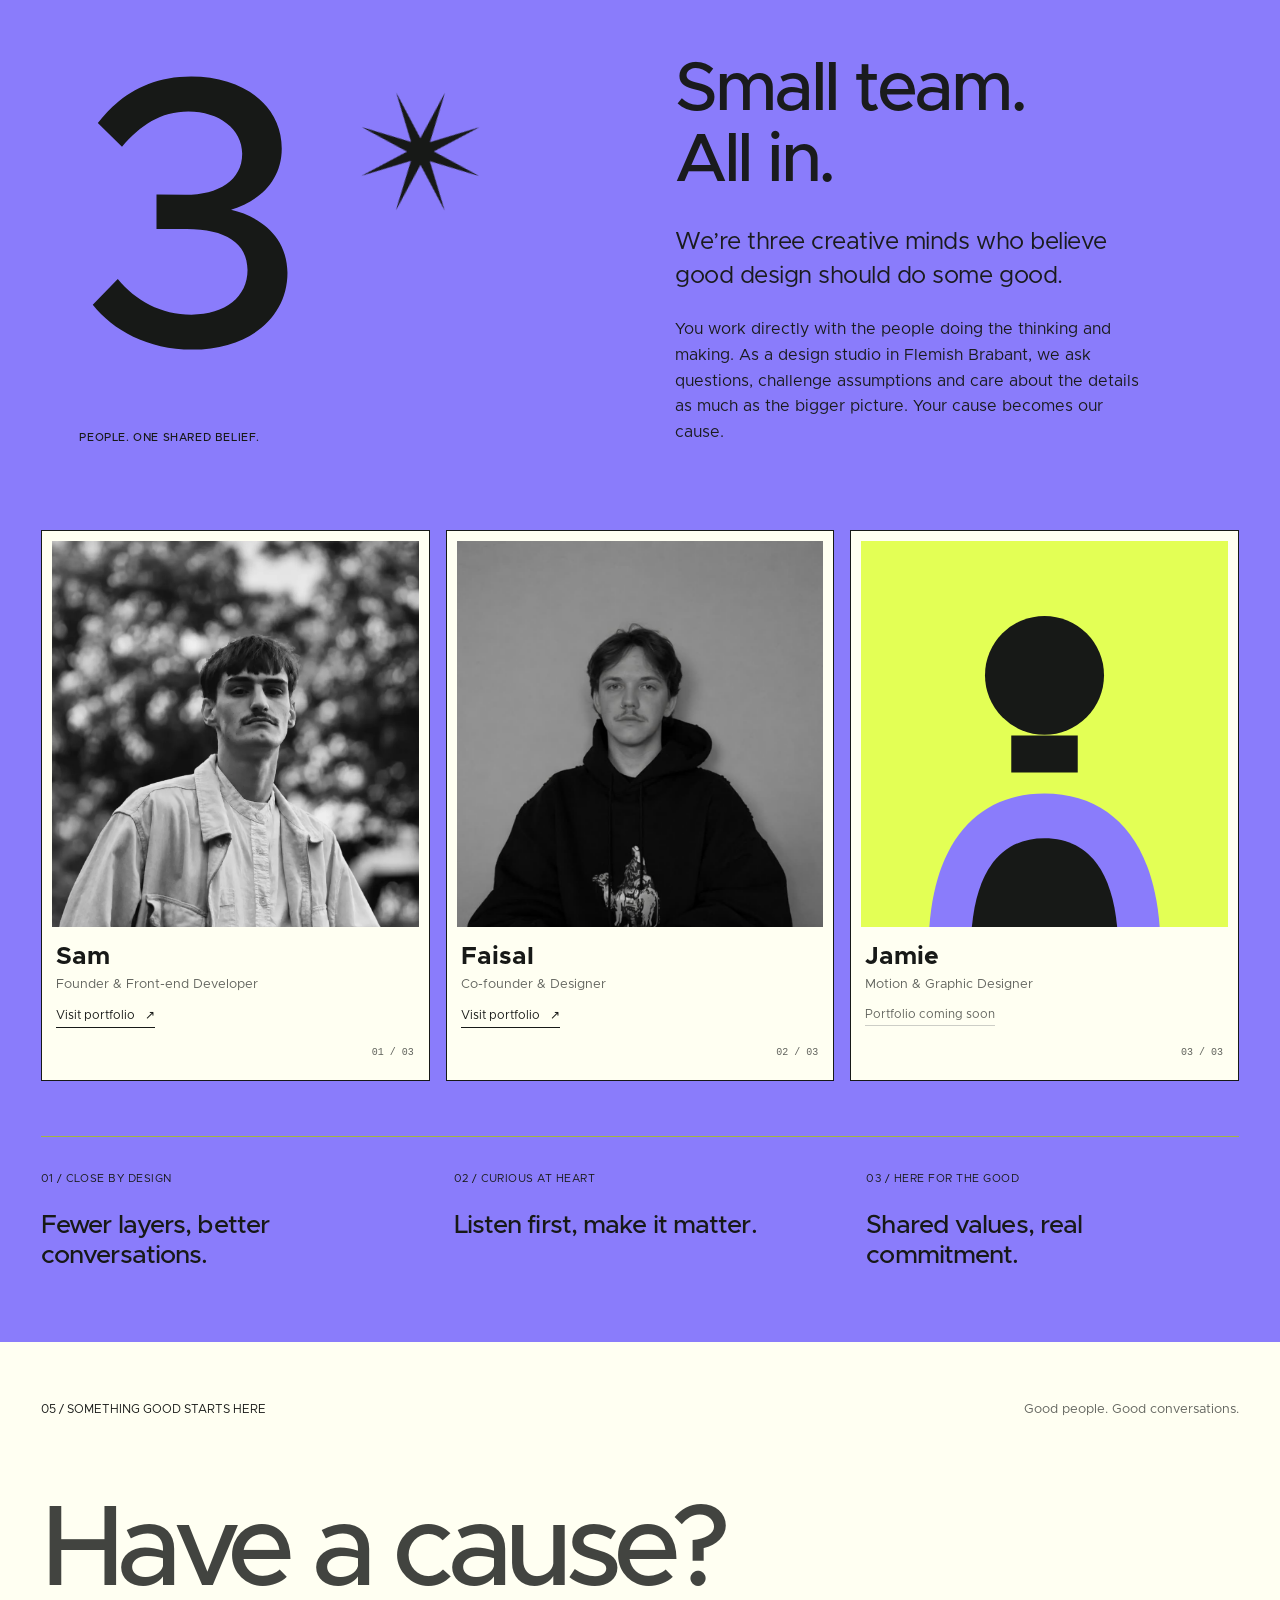
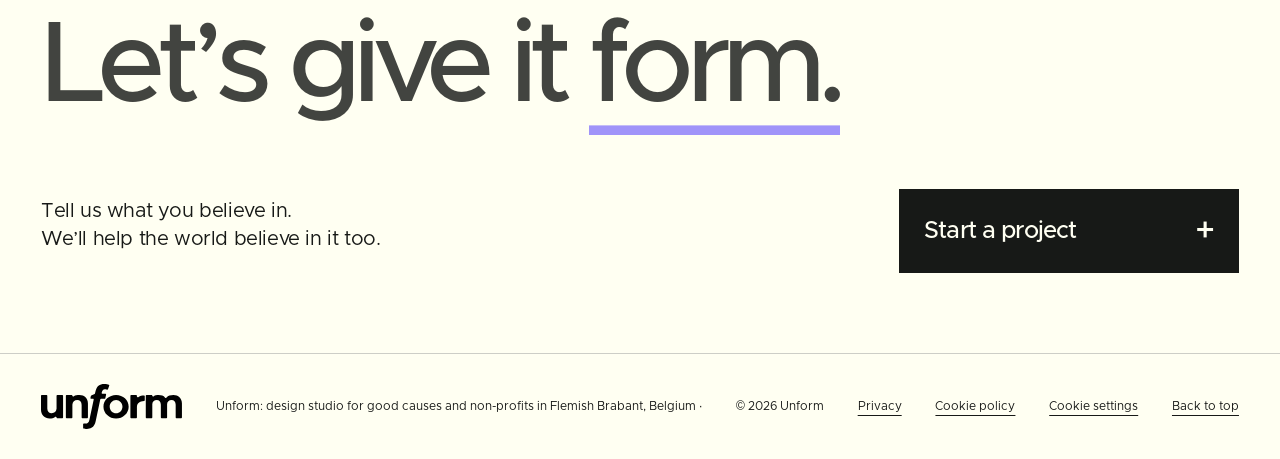
==== commit 10c75538: "feat: added cookie & privacy policy" ====
--- a/index.html
+++ b/index.html
@@ -57,15 +57,6 @@
     <script src="vendor/ScrollTrigger.min.js" defer></script>
     <script src="app.js" defer></script>
   </head>
-  <!-- Google tag (gtag.js) -->
-  <script async src="https://www.googletagmanager.com/gtag/js?id=G-FQYX2GBM5P"></script>
-  <script>
-    window.dataLayer = window.dataLayer || [];
-    function gtag(){dataLayer.push(arguments);}
-    gtag('js', new Date());
-
-    gtag('config', 'G-FQYX2GBM5P');
-  </script>
   <body>
     <a class="skip-link" href="#main">Skip to content</a>
 
@@ -398,10 +389,49 @@
       <a class="wordmark" href="#" aria-label="Unform back to top">
         <img src="assets/logo-wordmark.svg" alt="Unform" width="180" height="58">
       </a>
-          <span>Unform: design studio for good causes and non-profits in Flemish Brabant, Belgium &middot;</span>
+      <span>Unform: design studio for good causes and non-profits in Flemish Brabant, Belgium &middot;</span>
       <span>© <span id="year">2026</span> Unform</span>
+      <a class="footer-link" href="privacy-policy.html">Privacy</a>
+      <a class="footer-link" href="cookie-policy.html">Cookie policy</a>
+      <button class="footer-link" type="button" data-open-cookie-settings>Cookie settings</button>
       <a href="#">Back to top</a>
     </footer>
+
+    <section id="cookie-banner" class="cookie-banner" aria-labelledby="cookie-title" hidden>
+      <button class="cookie-close" type="button" data-close-cookie-banner aria-label="Close cookie notice">
+        ×
+      </button>
+      <div class="cookie-copy">
+        <span class="section-label">YOUR PRIVACY / COOKIE CHOICES</span>
+        <h2 id="cookie-title">Cookies</h2>
+        <p>
+          We use Google Analytics to understand how people use our website and to improve it.
+          Analytics is optional and only runs if you choose to accept it.
+        </p>
+        <p class="cookie-policy-links">
+          Read our <a href="privacy-policy.html">Privacy policy</a> and
+          <a href="cookie-policy.html">Cookie policy</a>.
+        </p>
+        <details class="cookie-details">
+          <summary>What does Analytics do?</summary>
+          <p>
+            Google Analytics 4 is provided by Google LLC. It measures things such as pages viewed,
+            device information, approximate location and interactions with this website. No
+            Analytics cookies or requests are made before you accept. You can change or withdraw
+            your choice at any time using Cookie settings below.
+          </p>
+        </details>
+        <p id="cookie-status" class="cookie-status" role="status" aria-live="polite"></p>
+      </div>
+      <div class="cookie-actions">
+        <button class="cookie-button cookie-reject" type="button" data-cookie-choice="denied">
+          Reject analytics
+        </button>
+        <button class="cookie-button cookie-accept" type="button" data-cookie-choice="granted">
+          Accept analytics
+        </button>
+      </div>
+    </section>
 
     <div id="service-cursor-icon" class="service-cursor-icon" aria-hidden="true"></div>
 
@@ -499,4 +529,3 @@
     </dialog>
   </body>
 </html>
-
--- a/styles.css
+++ b/styles.css
@@ -1056,9 +1056,131 @@
   font-size: 26px;
 }
 
-.footer>a:last-child {
+.footer>a:last-child,
+.footer-link {
   text-decoration: underline;
   text-underline-offset: 5px;
+}
+
+.footer-link {
+  color: inherit;
+  font: inherit;
+}
+
+.footer-link {
+  padding: 0;
+  border: 0;
+  background: transparent;
+  cursor: pointer;
+  font-size: inherit;
+}
+
+.cookie-banner {
+  position: fixed;
+  z-index: 20;
+  inset: auto var(--gutter) var(--gutter) auto;
+  width: min(560px,calc(100% - var(--gutter) - var(--gutter)));
+  padding: 28px;
+  border: 1px solid var(--ink);
+  background: var(--paper);
+  box-shadow: 0 12px 45px #17191726;
+}
+
+.cookie-banner[hidden] {
+  display: none;
+}
+
+.cookie-close {
+  position: absolute;
+  z-index: 1;
+  top: 14px;
+  right: 14px;
+  width: 32px;
+  height: 32px;
+  padding: 0;
+  border: 0;
+  background: transparent;
+  font-size: 28px;
+  line-height: 1;
+  cursor: pointer;
+}
+
+.cookie-banner h2 {
+  margin: 15px 0 9px;
+  font-size: 30px;
+  letter-spacing: -.04em;
+}
+
+.cookie-banner p {
+  margin: 0;
+  font-size: 14px;
+  line-height: 1.55;
+}
+
+.cookie-details {
+  margin-top: 15px;
+  font-size: 13px;
+}
+
+.cookie-details summary {
+  width: fit-content;
+  cursor: pointer;
+  text-decoration: underline;
+  text-underline-offset: 3px;
+}
+
+.cookie-policy-links {
+  margin-top: 12px !important;
+  font-size: 12px !important;
+}
+
+.cookie-policy-links a {
+  text-decoration: underline;
+  text-underline-offset: 3px;
+}
+
+.cookie-details p {
+  margin-top: 10px;
+  color: var(--muted);
+  font-size: 12px;
+}
+
+.cookie-status:not(:empty) {
+  margin-top: 12px;
+  color: #8b241d;
+  font-size: 12px;
+}
+
+.cookie-actions {
+  display: flex;
+  gap: 10px;
+  margin-top: 22px;
+}
+
+.cookie-button {
+  flex: 1;
+  min-height: 48px;
+  padding: 10px 14px;
+  border: 1px solid var(--ink);
+  cursor: pointer;
+  font-size: 13px;
+  transition: background .2s,color .2s;
+}
+
+.cookie-reject {
+  background: var(--paper);
+  color: var(--ink);
+}
+
+.cookie-accept {
+  background: var(--ink);
+  color: var(--paper);
+}
+
+.cookie-reject:hover,
+.cookie-accept:hover {
+  background: var(--accent);
+  color: var(--ink);
 }
 
 .solid-button {
@@ -1183,6 +1305,129 @@
   overflow: hidden;
 }
 
+.policy-content {
+  width: min(900px,100%);
+  margin-inline: auto;
+  padding-block: clamp(64px,10vw,130px);
+}
+
+.policy-site-header {
+  display: flex;
+  min-height: 100px;
+  align-items: center;
+  justify-content: space-between;
+  gap: 24px;
+  border-bottom: 1px solid var(--line);
+}
+
+.policy-site-header .wordmark img {
+  height: 45px;
+}
+
+.policy-nav {
+  display: flex;
+  flex-wrap: wrap;
+  justify-content: end;
+  gap: 24px;
+  font-size: 13px;
+}
+
+.policy-nav a[aria-current="page"] {
+  text-decoration: underline;
+  text-underline-offset: 5px;
+}
+
+.policy-content .section-label {
+  color: var(--muted);
+  font-size: 12px;
+}
+
+.policy-content h1 {
+  max-width: 800px;
+  margin: 18px 0;
+  font-size: clamp(48px,8vw,92px);
+  letter-spacing: -.07em;
+  line-height: .98;
+}
+
+.policy-updated {
+  margin-bottom: 55px;
+  color: var(--muted);
+  font-size: 13px;
+}
+
+.policy-content h2 {
+  margin: 48px 0 14px;
+  font-size: clamp(25px,4vw,36px);
+  letter-spacing: -.045em;
+}
+
+.policy-content h3 {
+  margin: 28px 0 10px;
+  font-size: 19px;
+}
+
+.policy-content p,
+.policy-content li {
+  max-width: 760px;
+  font-size: 16px;
+  line-height: 1.7;
+}
+
+.policy-content li+li {
+  margin-top: 8px;
+}
+
+.policy-content a {
+  text-decoration: underline;
+  text-underline-offset: 4px;
+}
+
+.policy-table-wrap {
+  overflow-x: auto;
+}
+
+.policy-table {
+  width: 100%;
+  min-width: 640px;
+  border-collapse: collapse;
+  text-align: left;
+  font-size: 14px;
+  line-height: 1.5;
+}
+
+.policy-table th,
+.policy-table td {
+  padding: 14px 12px;
+  border-bottom: 1px solid var(--line);
+  vertical-align: top;
+}
+
+.policy-table thead th {
+  border-top: 1px solid var(--line);
+  font-weight: 600;
+}
+
+.policy-table tbody th {
+  font-weight: 500;
+}
+
+.policy-content .policy-callout {
+  margin-top: 35px;
+  padding: 20px;
+  border-left: 3px solid var(--accent);
+  background: #8a7cfb12;
+}
+
+.policy-footer {
+  display: flex;
+  flex-wrap: wrap;
+  gap: 20px;
+  border-top: 1px solid var(--line);
+  padding-block: 25px;
+  font-size: 13px;
+}
+
 @media(max-width:1000px) {
 
 .services-layout {
@@ -1208,6 +1453,10 @@
 
 .footer>span:first-of-type {
   display: none;
+}
+
+.footer {
+  flex-wrap: wrap;
 }
 
 .mission-copy {
@@ -1427,6 +1676,28 @@
   grid-column: 1/-1;
 }
 
+.policy-site-header {
+  align-items: start;
+  flex-direction: column;
+  justify-content: center;
+  padding-block: 20px;
+}
+
+.policy-nav {
+  justify-content: start;
+  gap: 16px;
+}
+
+.cookie-banner {
+  inset: auto var(--gutter) var(--gutter);
+  width: auto;
+  padding: 22px;
+}
+
+.cookie-actions {
+  flex-direction: column-reverse;
+}
+
 dialog {
   padding: 30px 22px;
 }
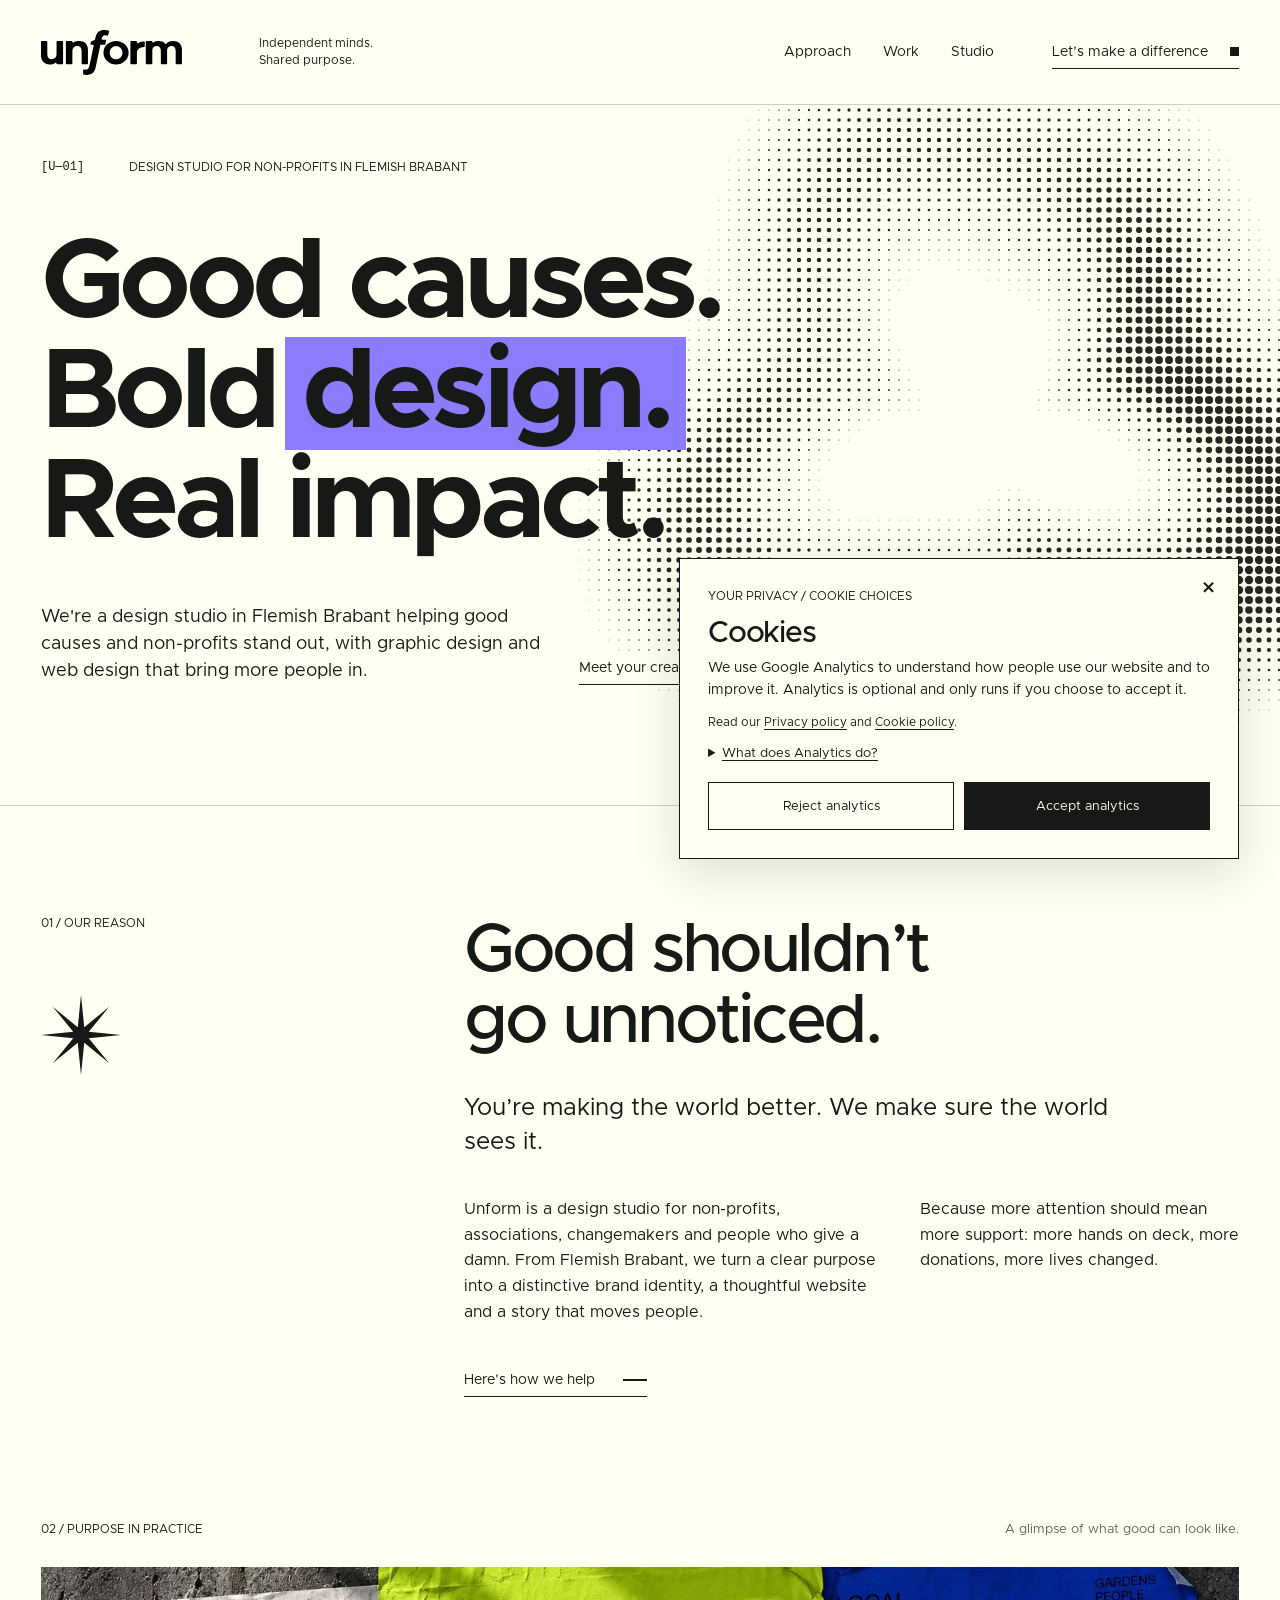
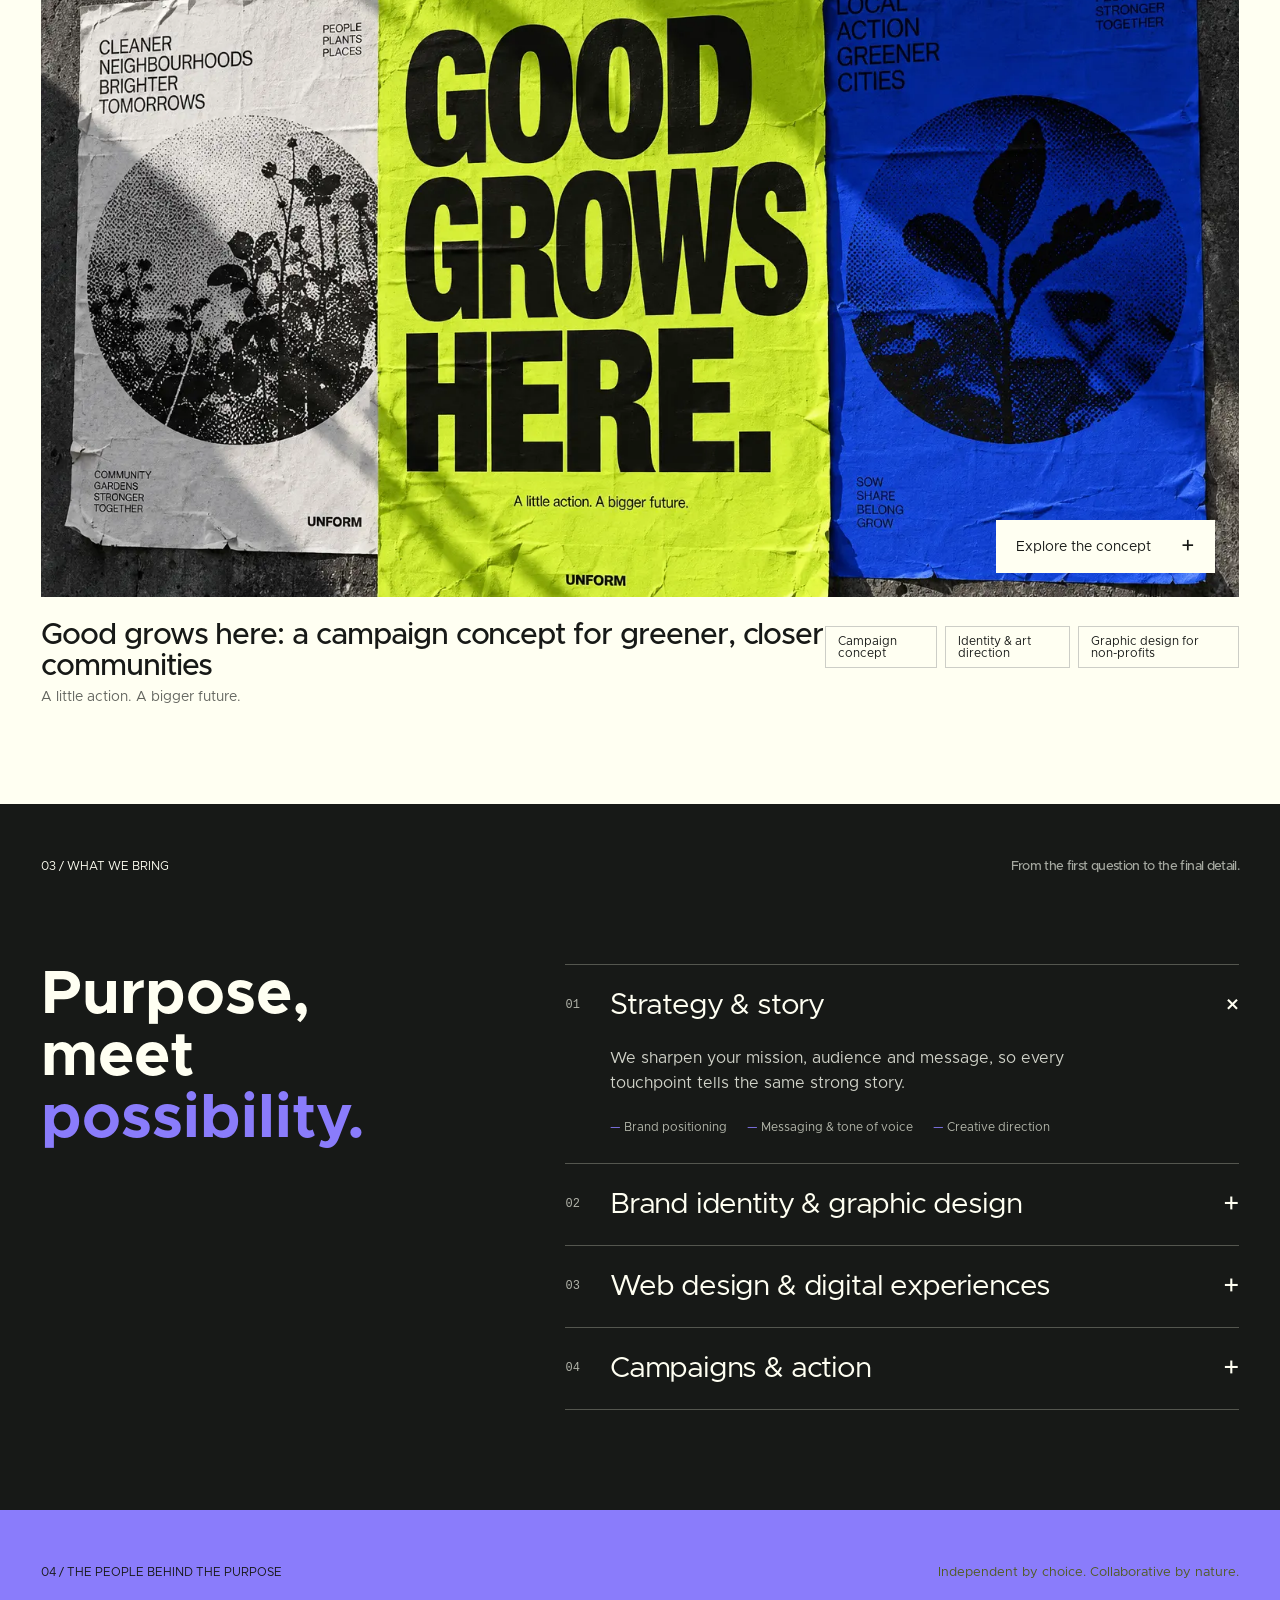
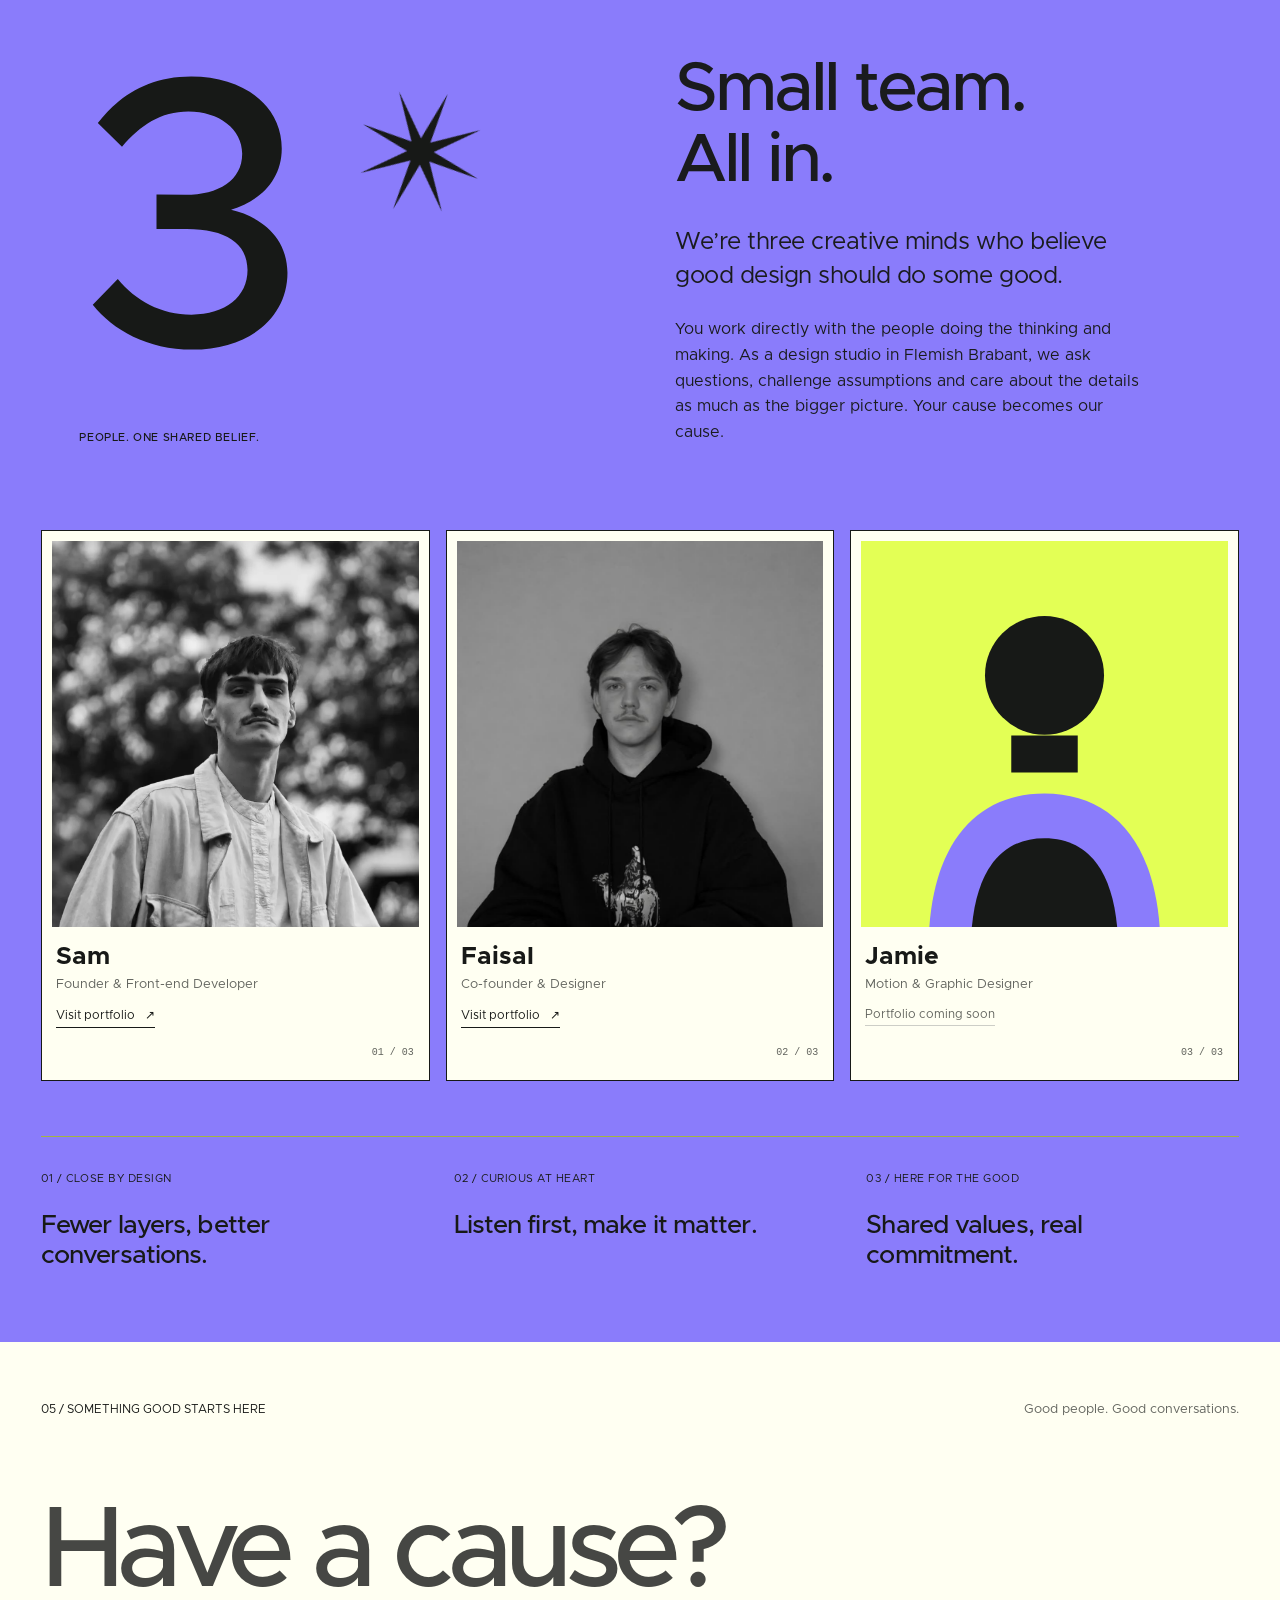
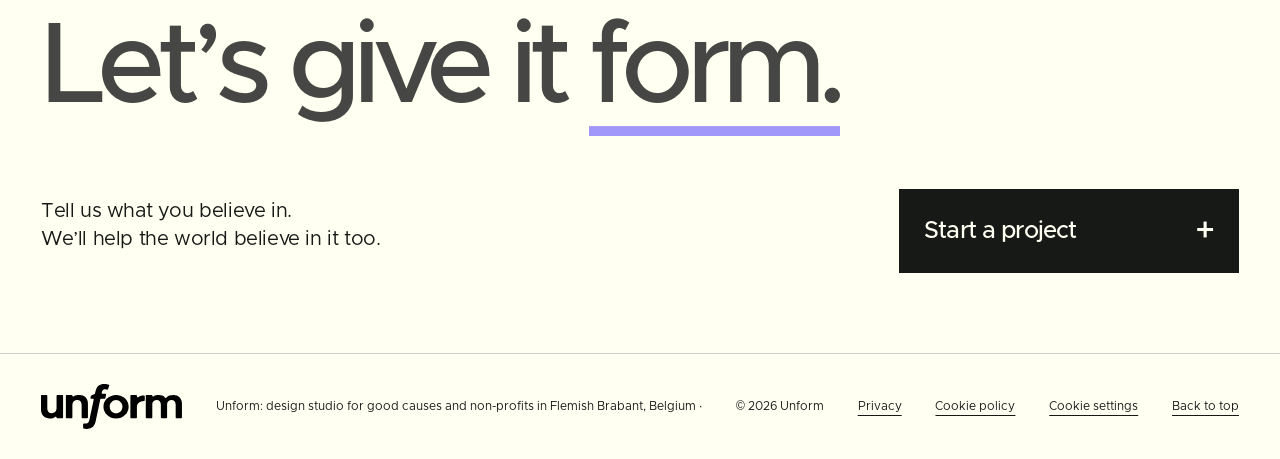
==== commit 98554795: "update" ====
--- a/index.html
+++ b/index.html
@@ -55,6 +55,7 @@
     <link rel="stylesheet" href="styles.css">
     <script src="vendor/gsap.min.js" defer></script>
     <script src="vendor/ScrollTrigger.min.js" defer></script>
+    <script src="analytics-consent.js" defer></script>
     <script src="app.js" defer></script>
   </head>
   <body>
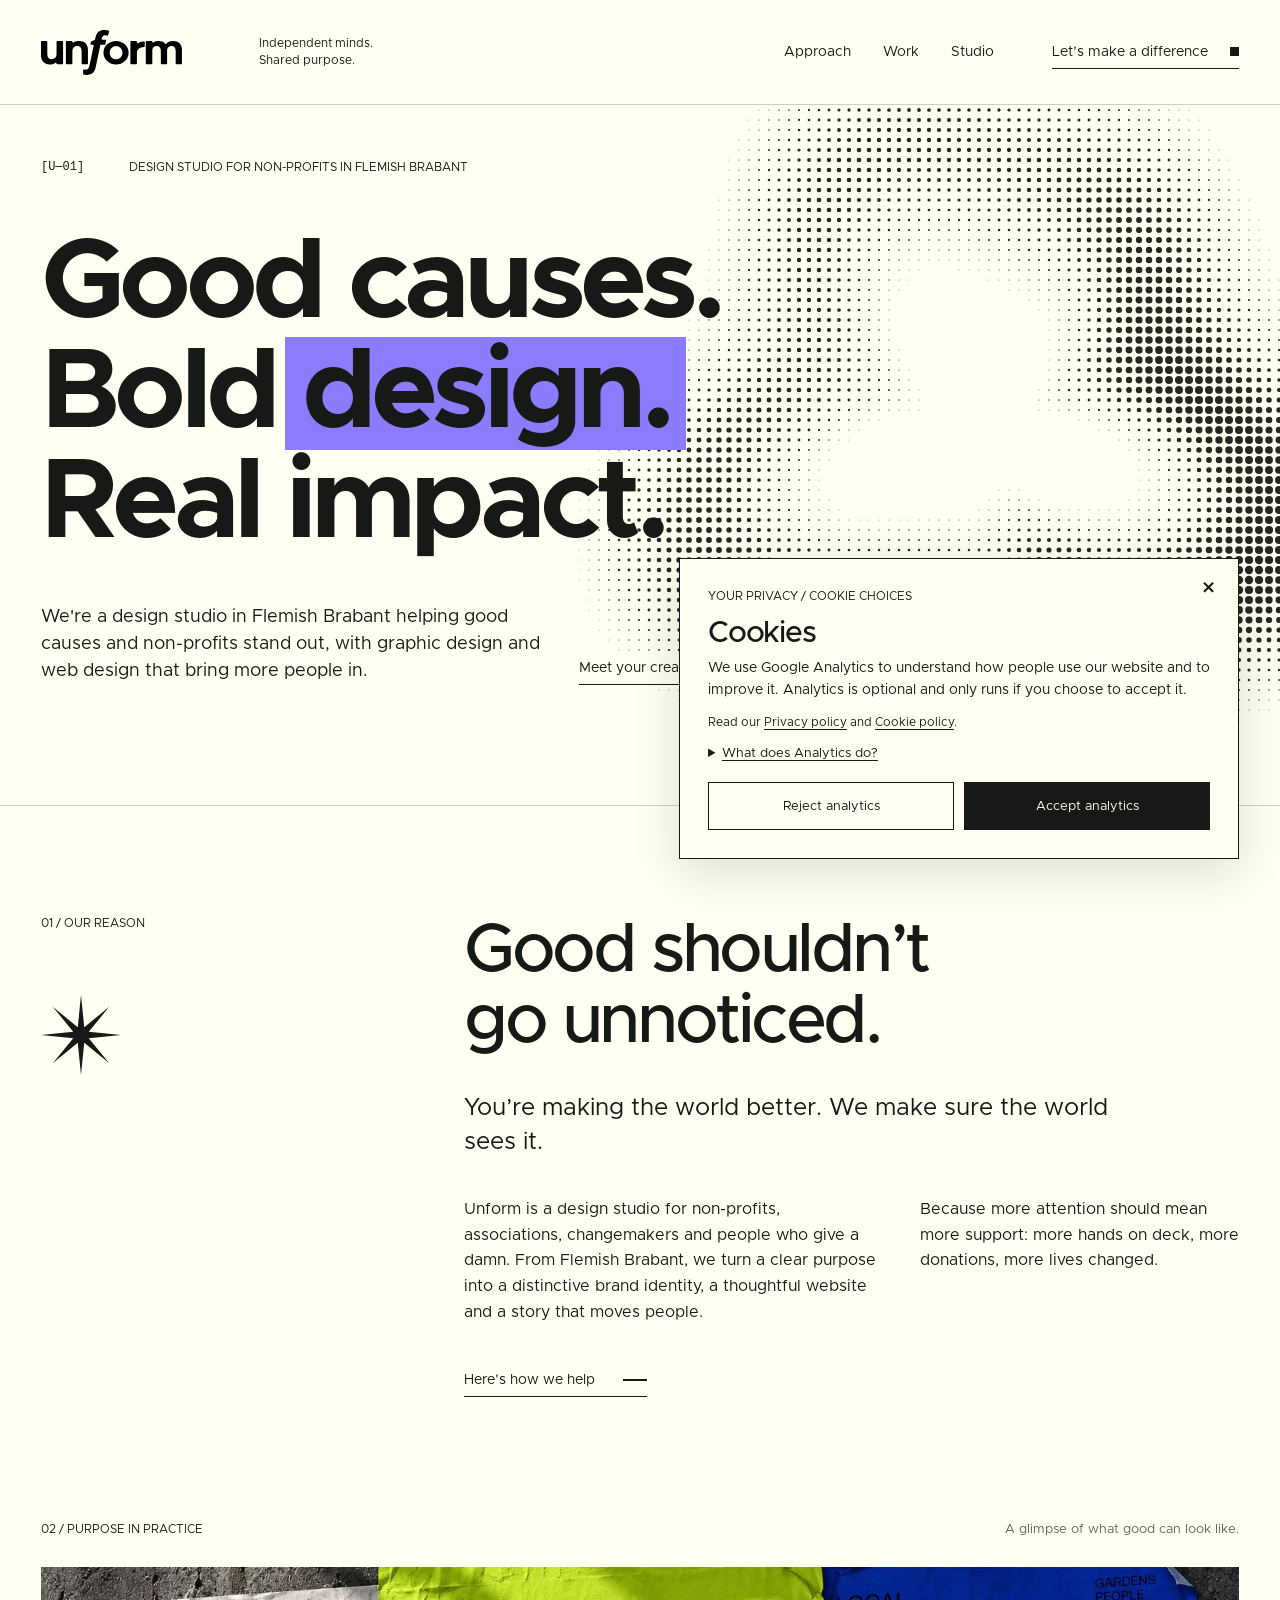
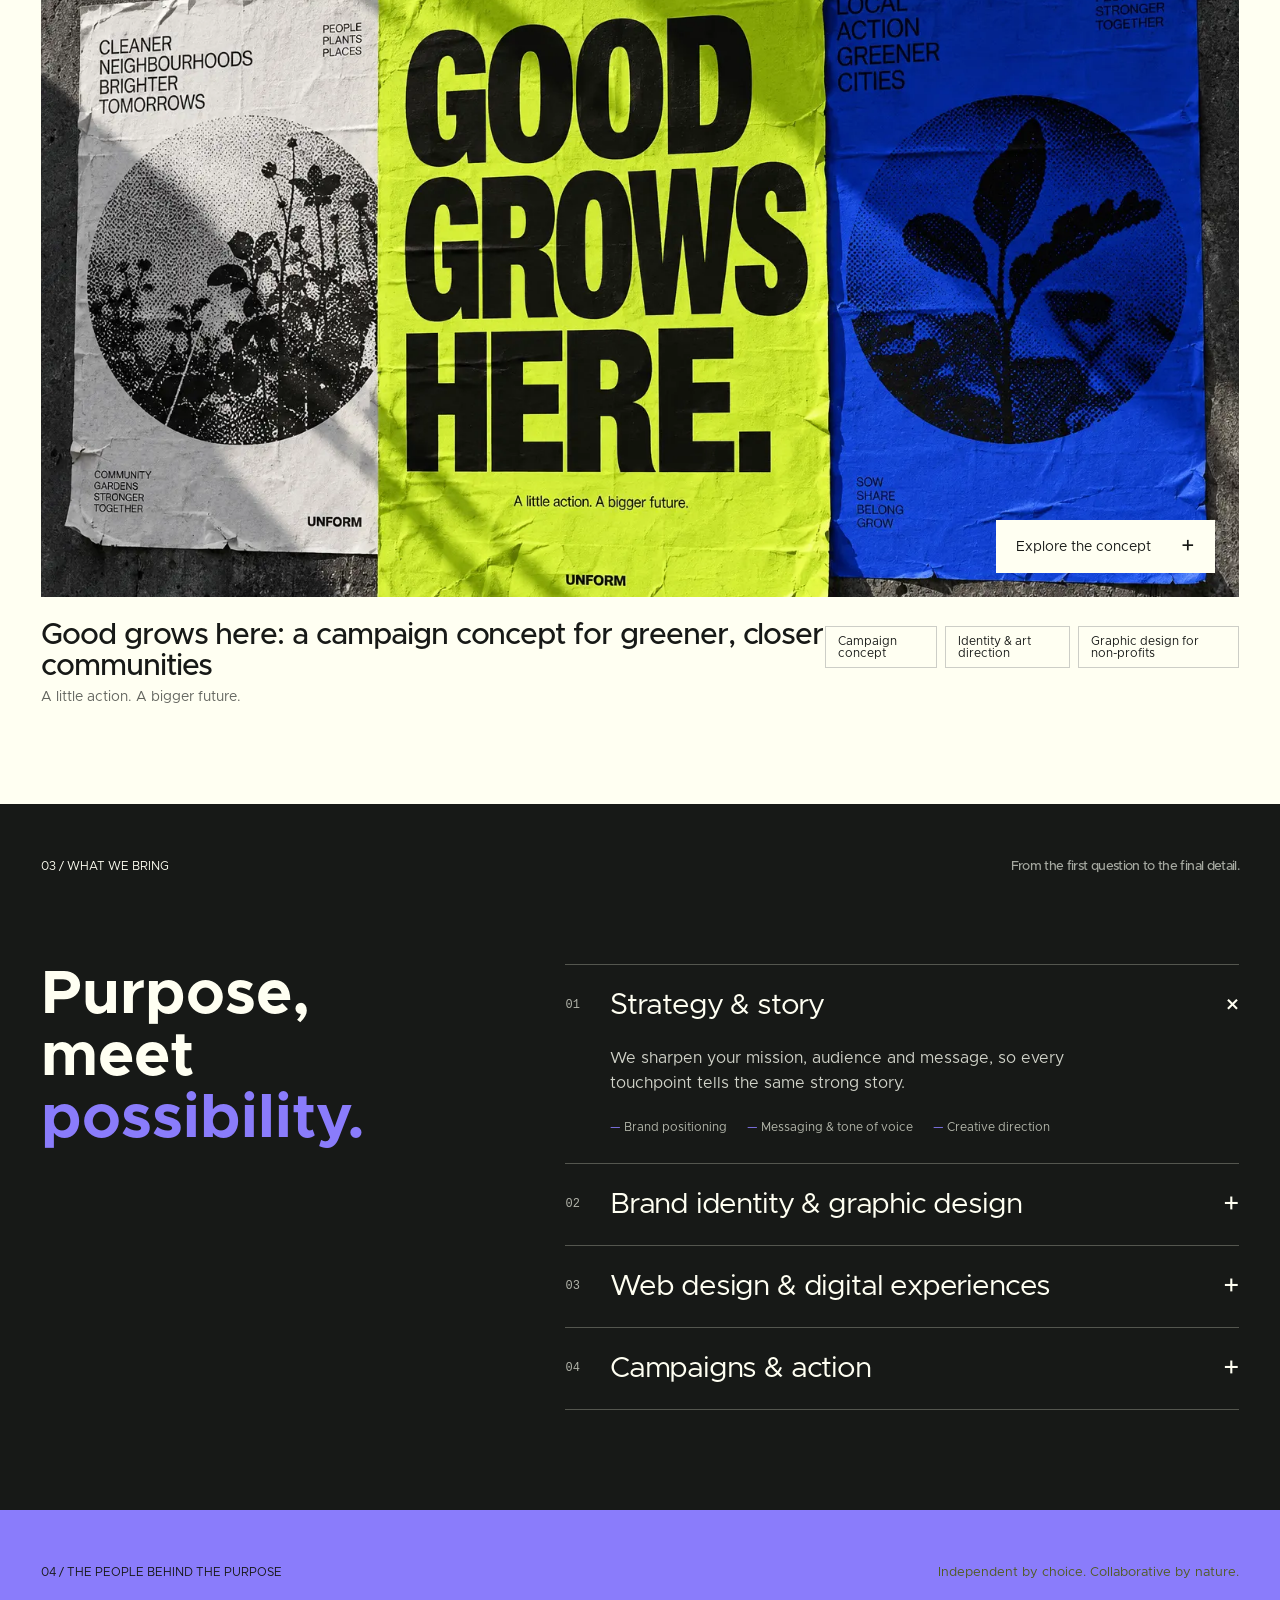
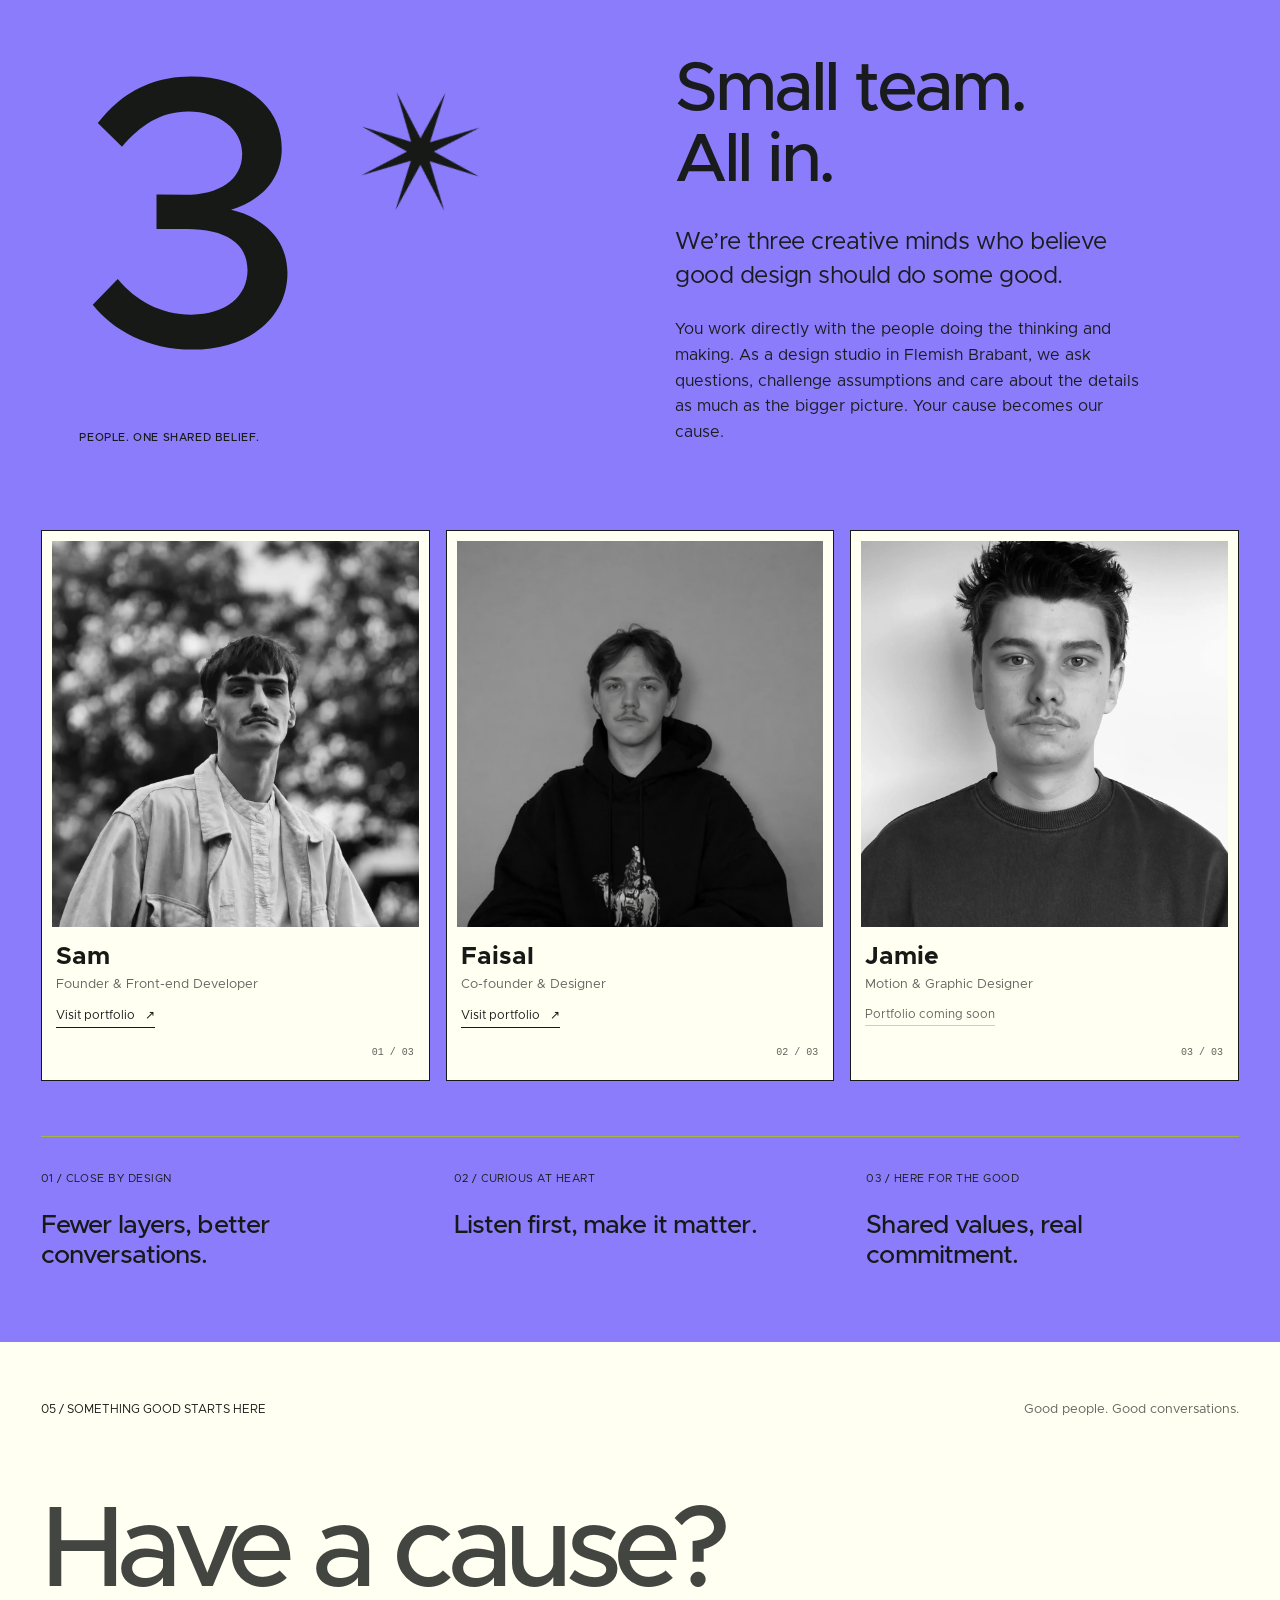
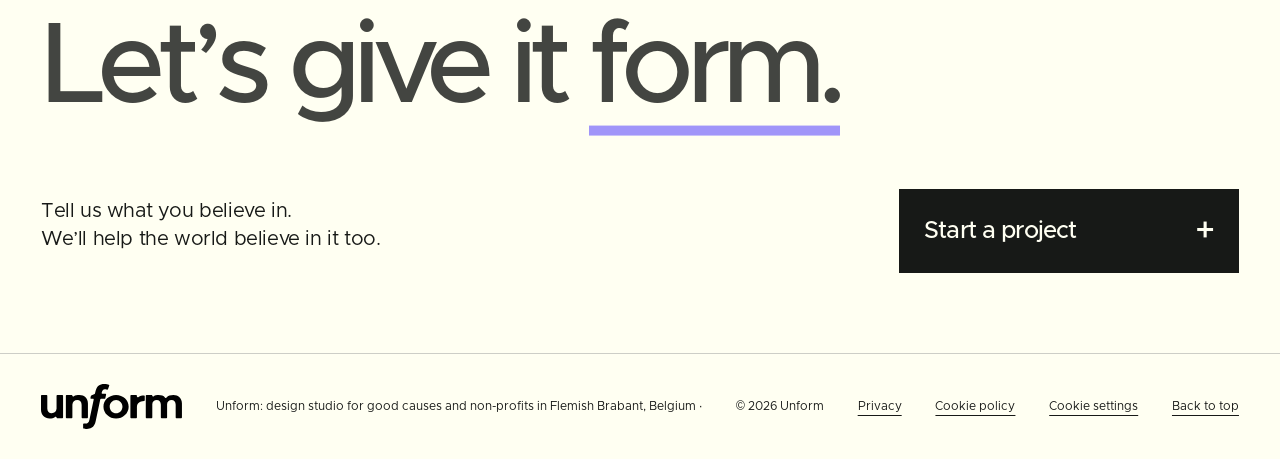
==== commit 0aa8b3d2: "updated: jamie img" ====
--- a/index.html
+++ b/index.html
@@ -329,7 +329,7 @@
           </article>
 
           <article class="team-card">
-            <img class="team-portrait" src="assets/portrait-placeholder.svg" alt="Jamie, motion and graphic designer at Unform">
+            <img class="team-portrait" src="assets/Jamie.webp" alt="Jamie, motion and graphic designer at Unform">
             <div class="team-card-copy">
               <h3>Jamie</h3>
               <p>Motion &amp; Graphic Designer</p>
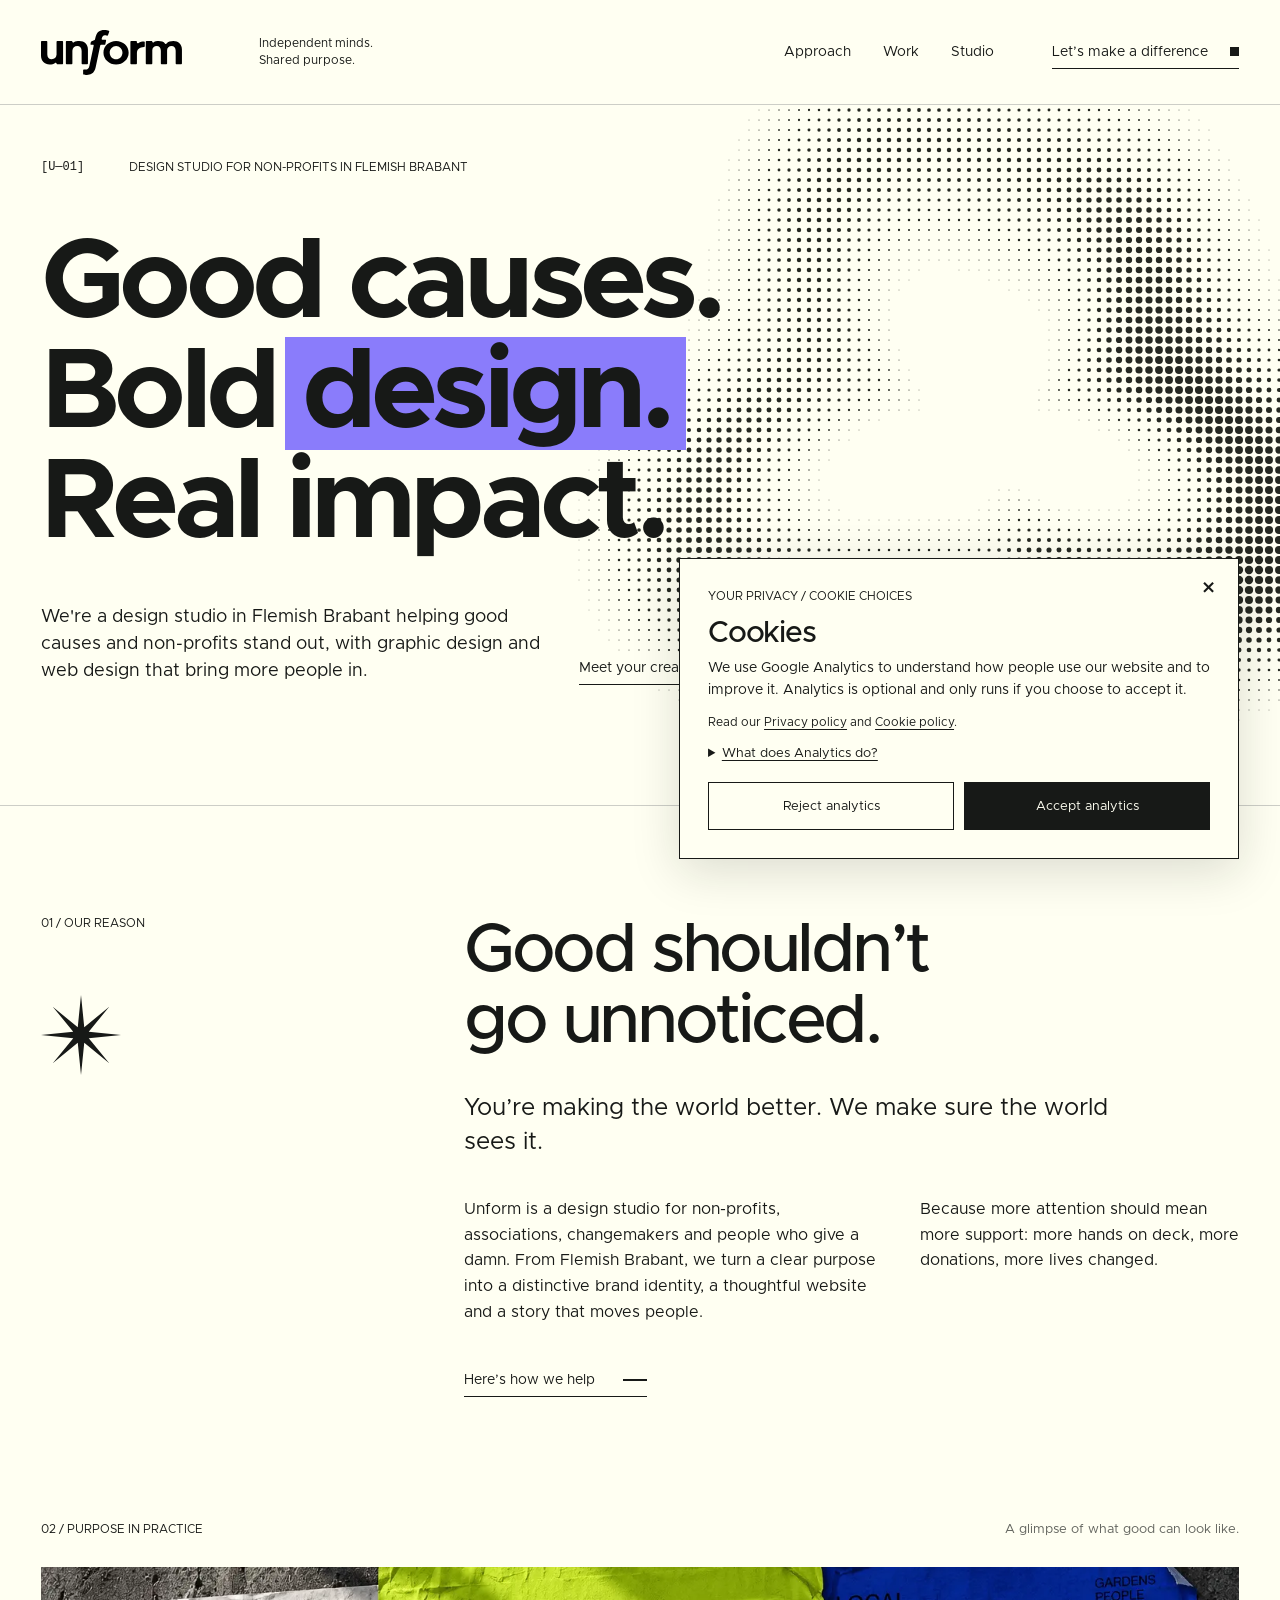
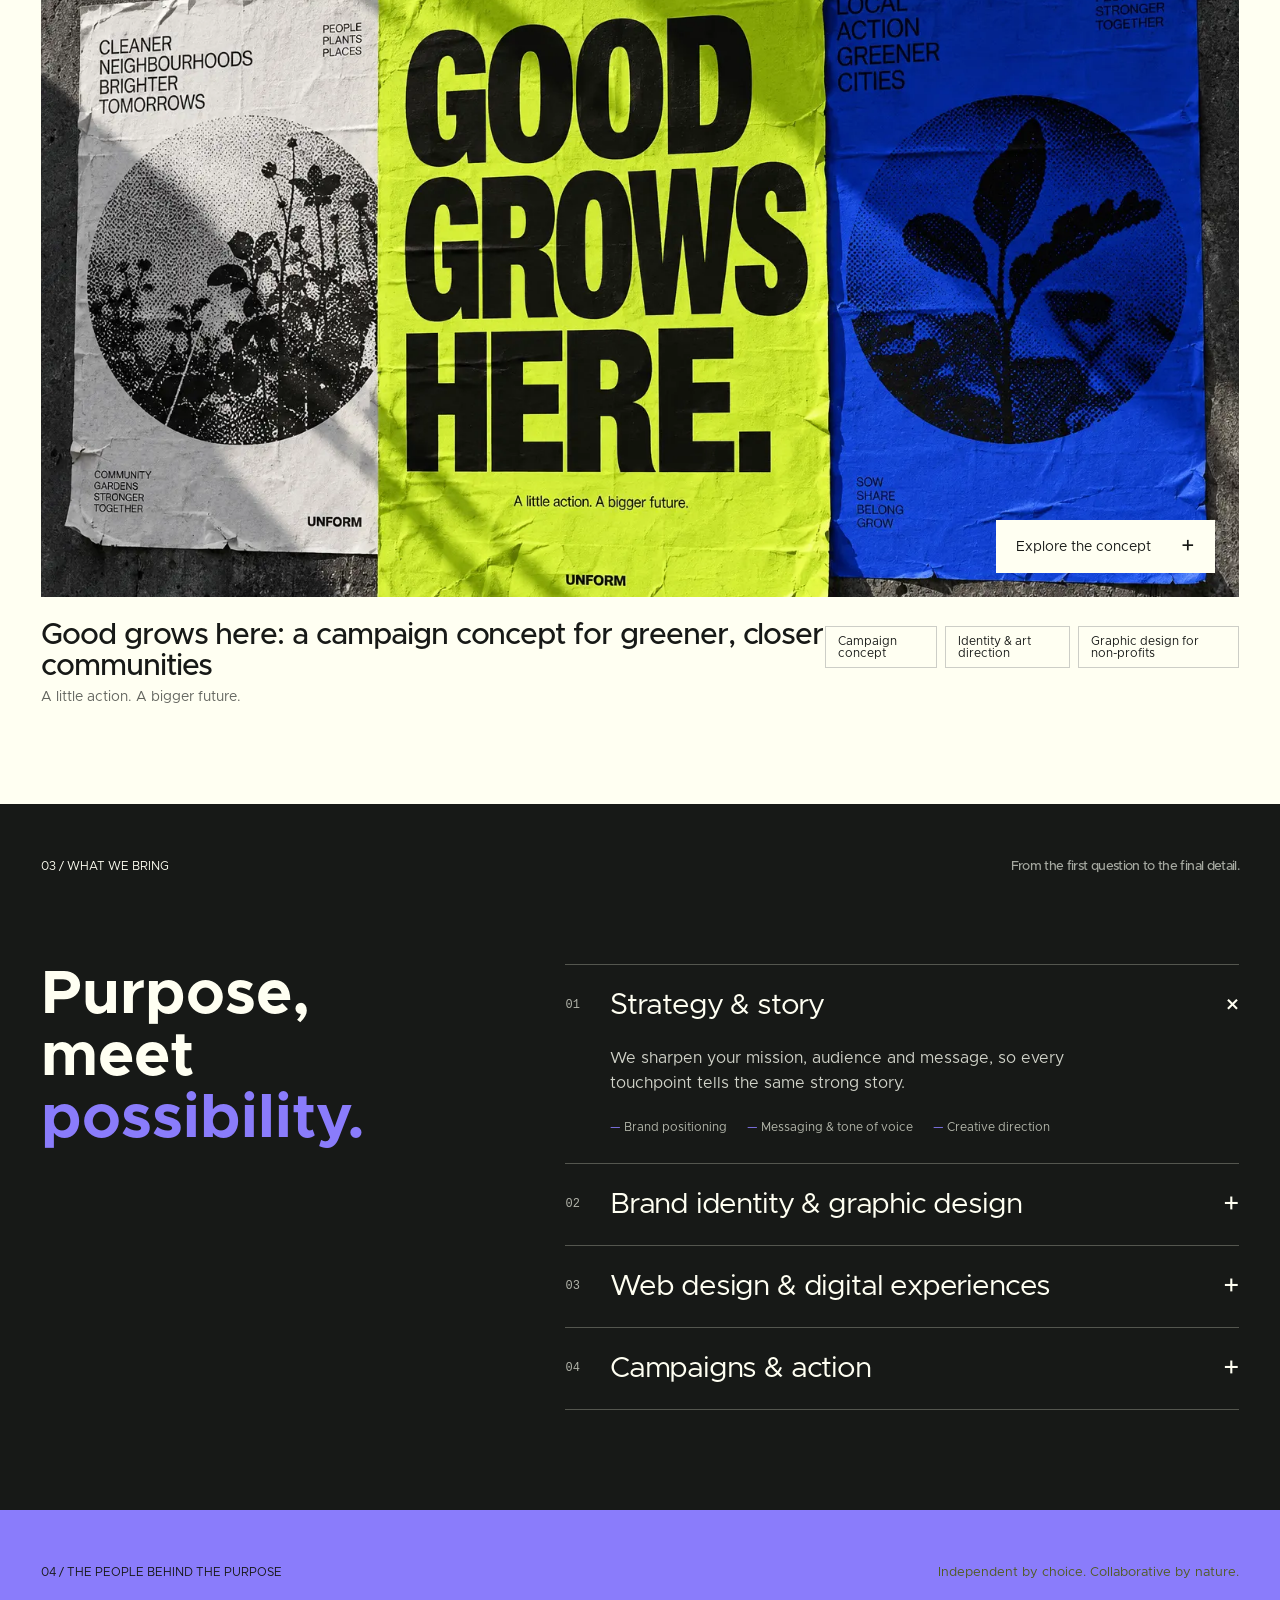
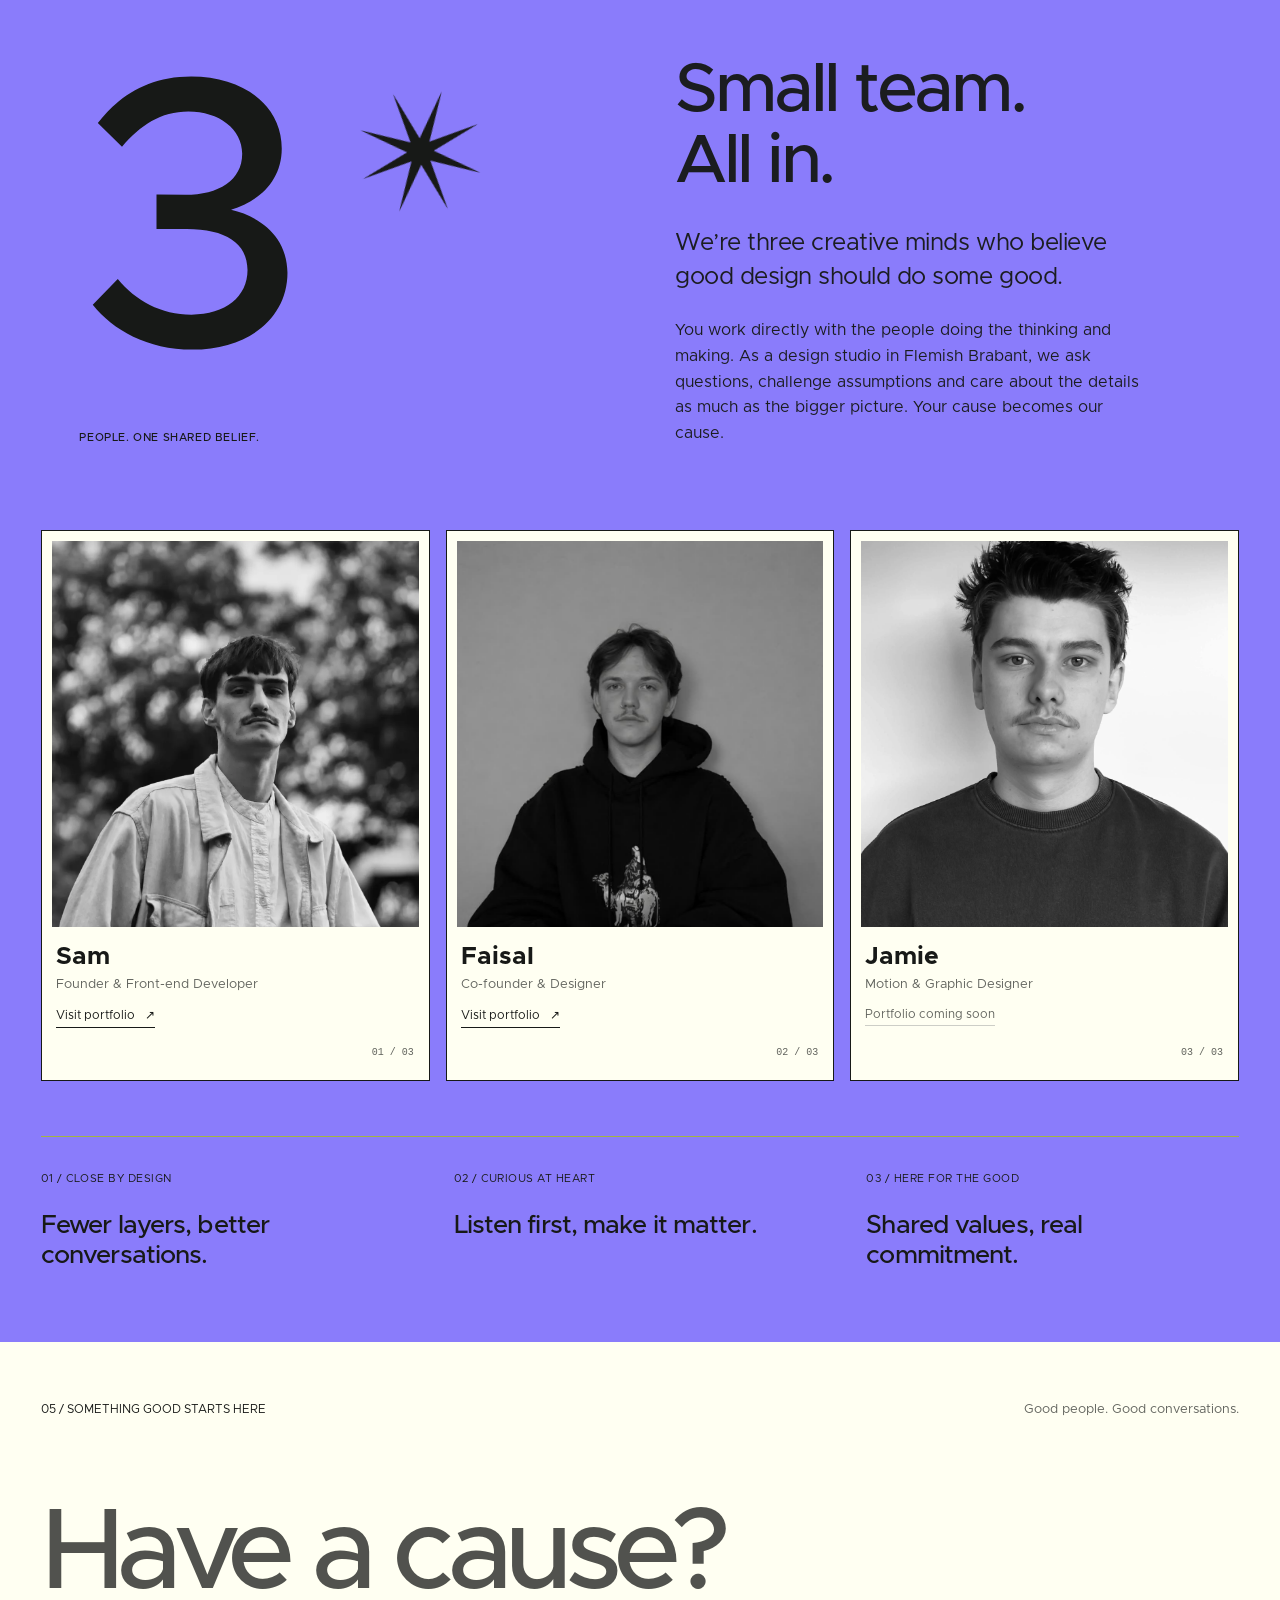
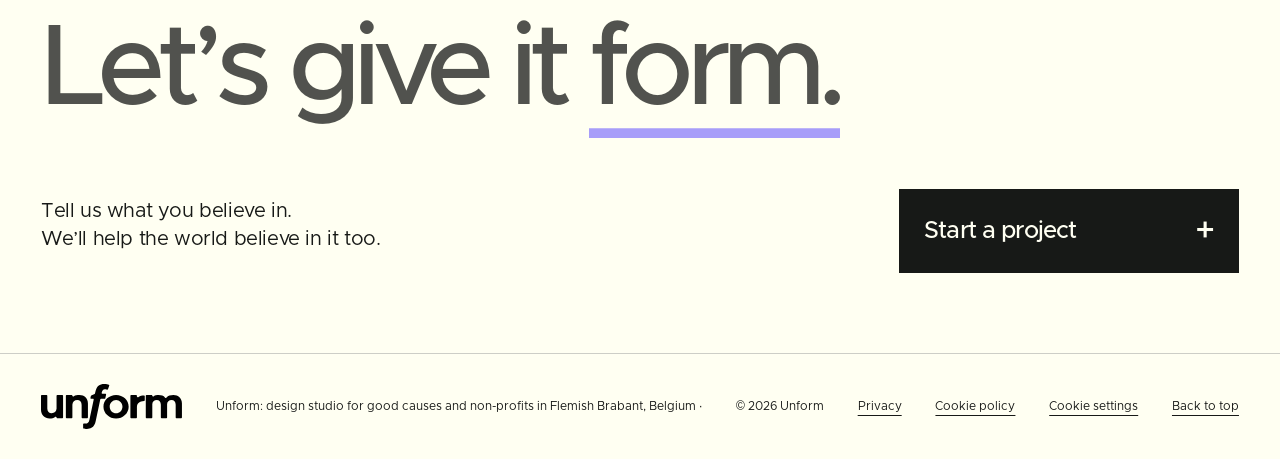
==== commit 83ebab1f: "added projects page" ====
--- a/index.html
+++ b/index.html
@@ -56,6 +56,7 @@
     <script src="vendor/gsap.min.js" defer></script>
     <script src="vendor/ScrollTrigger.min.js" defer></script>
     <script src="analytics-consent.js" defer></script>
+    <script src="site-nav.js" defer></script>
     <script src="app.js" defer></script>
   </head>
   <body>
@@ -70,7 +71,7 @@
 
       <nav aria-label="Main navigation">
         <a href="#approach">Approach</a>
-        <a href="#work">Work</a>
+        <a href="projects.html">Work</a>
         <a href="#studio">Studio</a>
       </nav>
 
@@ -85,7 +86,7 @@
 
     <nav id="mobile-nav" class="mobile-nav" aria-label="Mobile navigation" hidden>
       <a href="#approach">Approach</a>
-      <a href="#work">Work</a>
+      <a href="projects.html">Work</a>
       <a href="#studio">Studio</a>
       <a href="#contact">Let’s talk</a>
     </nav>
--- a/styles.css
+++ b/styles.css
@@ -1726,6 +1726,309 @@
   background: none;
 }
 
+.visually-hidden {
+  position: absolute;
+  width: 1px;
+  height: 1px;
+  padding: 0;
+  margin: -1px;
+  overflow: hidden;
+  clip: rect(0,0,0,0);
+  white-space: nowrap;
+  border: 0;
+}
+
+.projects-intro {
+  padding-block: 40px 25px;
+}
+
+.projects-intro-top,
+.projects-intro-foot {
+  display: flex;
+  justify-content: space-between;
+  gap: 20px;
+  font-size: 11px;
+}
+
+.projects-intro-top {
+  border-bottom: 1px solid var(--line);
+  padding-bottom: 18px;
+}
+
+.projects-intro-content {
+  display: grid;
+  grid-template-columns: 1.25fr .75fr;
+  align-items: end;
+  gap: 40px;
+  padding-block: 45px 55px;
+}
+
+.projects-intro h1 {
+  width: auto;
+  margin: 0;
+  font-size: clamp(86px,14vw,220px);
+  line-height: .82;
+  letter-spacing: -.085em;
+}
+
+.projects-intro h1 span {
+  display: inline-block;
+  margin-left: .6em;
+  padding-inline: .08em;
+  background: var(--accent);
+}
+
+.projects-intro-note {
+  max-width: 330px;
+  padding-bottom: 5px;
+}
+
+.projects-intro-note p {
+  font-size: 18px;
+  line-height: 1.5;
+  margin: 18px 0 26px;
+}
+
+.projects-intro-foot {
+  border-top: 1px solid var(--ink);
+  padding-top: 15px;
+}
+
+.project-story {
+  padding-block: 60px 100px;
+}
+
+.project-card-grid {
+  display: grid;
+  grid-template-columns: 1fr;
+  padding-top: 15px;
+}
+
+.project-card {
+  display: grid;
+  grid-template-columns: 1.2fr 1fr;
+  min-width: 0;
+  border: 1px solid var(--ink);
+  background: var(--paper);
+  transition: transform .35s cubic-bezier(.2,.7,.2,1);
+}
+
+.project-card:hover {
+  transform: translateY(-8px);
+}
+
+.project-card-art {
+  position: relative;
+  display: block;
+  overflow: hidden;
+  aspect-ratio: 1.45;
+  background: var(--ink);
+}
+
+.project-card-art img {
+  display: block;
+  width: 100%;
+  height: 100%;
+  object-fit: cover;
+  transition: transform .65s cubic-bezier(.2,.7,.2,1);
+}
+
+.project-card:hover .project-card-art img {
+  transform: scale(1.04);
+}
+
+.project-card-index {
+  position: absolute;
+  top: 13px;
+  left: 13px;
+  display: grid;
+  place-items: center;
+  width: 35px;
+  height: 35px;
+  border-radius: 50%;
+  background: var(--paper);
+  font-family: monospace;
+  font-size: 12px;
+}
+
+.project-card-open {
+  position: absolute;
+  right: 14px;
+  bottom: 14px;
+  display: grid;
+  place-items: center;
+  width: 42px;
+  height: 42px;
+  background: var(--accent);
+  font-size: 20px;
+  transition: transform .25s ease;
+}
+
+.project-card:hover .project-card-open {
+  transform: rotate(45deg);
+}
+
+.project-card-caption {
+  display: flex;
+  flex-direction: column;
+  justify-content: center;
+  min-height: 135px;
+  padding: clamp(22px,4vw,60px);
+  border-left: 1px solid var(--ink);
+}
+
+.project-card-caption h3 {
+  margin: 18px 0 10px;
+}
+
+.project-card-caption h3 a:hover {
+  text-decoration: underline;
+  text-decoration-color: var(--accent);
+  text-decoration-thickness: 4px;
+  text-underline-offset: 6px;
+}
+
+.project-card-caption .section-label {
+  color: var(--muted);
+  font-size: 10px;
+}
+
+.project-card-caption p {
+  max-width: 380px;
+  color: var(--muted);
+  font-size: 14px;
+  line-height: 1.55;
+  margin: 0;
+}
+
+.project-card .project-tags {
+  flex-wrap: wrap;
+  justify-content: start;
+  max-width: none;
+  margin-top: 25px;
+}
+
+.project-story-note {
+  display: grid;
+  grid-template-columns: 1fr 1.5fr auto;
+  align-items: start;
+  gap: 30px;
+  margin-top: 100px;
+  padding-top: 26px;
+  border-top: 1px solid var(--line);
+}
+
+.project-story-note h2 {
+  font-size: clamp(30px,4vw,54px);
+  margin: 0 0 15px;
+}
+
+.project-story-note p {
+  max-width: 570px;
+  margin: 0;
+  font-size: 16px;
+  line-height: 1.65;
+}
+
+.project-story-note .text-link {
+  font-size: 13px;
+  gap: 14px;
+}
+
+@media(max-width:1000px) {
+
+.project-card-caption {
+  padding: 25px;
+}
+
+.project-story-note {
+  grid-template-columns: .8fr 1.2fr;
+}
+
+.project-story-note .text-link {
+  grid-column: 2;
+}
+}
+
+@media(max-width:650px) {
+
+.projects-intro {
+  padding-top: 28px;
+}
+
+.projects-intro-top {
+  align-items: start;
+  font-size: 9px;
+}
+
+.projects-intro-top span:last-child {
+  max-width: 120px;
+  text-align: right;
+}
+
+.projects-intro-content {
+  grid-template-columns: 1fr;
+  gap: 35px;
+  padding-block: 45px 35px;
+}
+
+.projects-intro h1 {
+  font-size: clamp(76px,19vw,130px);
+}
+
+.projects-intro h1 span {
+  margin-left: .38em;
+}
+
+.projects-intro-note {
+  margin-left: 19%;
+}
+
+.projects-intro-note p {
+  font-size: 16px;
+}
+
+.projects-intro-foot {
+  flex-wrap: wrap;
+  justify-content: start;
+  gap: 8px 18px;
+  font-size: 9px;
+}
+
+.project-story {
+  padding-block: 35px 55px;
+}
+
+.project-card {
+  grid-template-columns: 1fr;
+}
+
+.project-card-art {
+  aspect-ratio: 1.15;
+}
+
+.project-card-caption {
+  min-height: 0;
+  padding: 16px;
+  border-top: 1px solid var(--ink);
+  border-left: 0;
+}
+
+.project-card-caption h3 {
+  font-size: 30px;
+}
+
+.project-story-note {
+  grid-template-columns: 1fr;
+  gap: 18px;
+  margin-top: 55px;
+}
+
+.project-story-note .text-link {
+  grid-column: auto;
+}
+}
+
 @media(max-width:650px) {
 
 .hero-art {
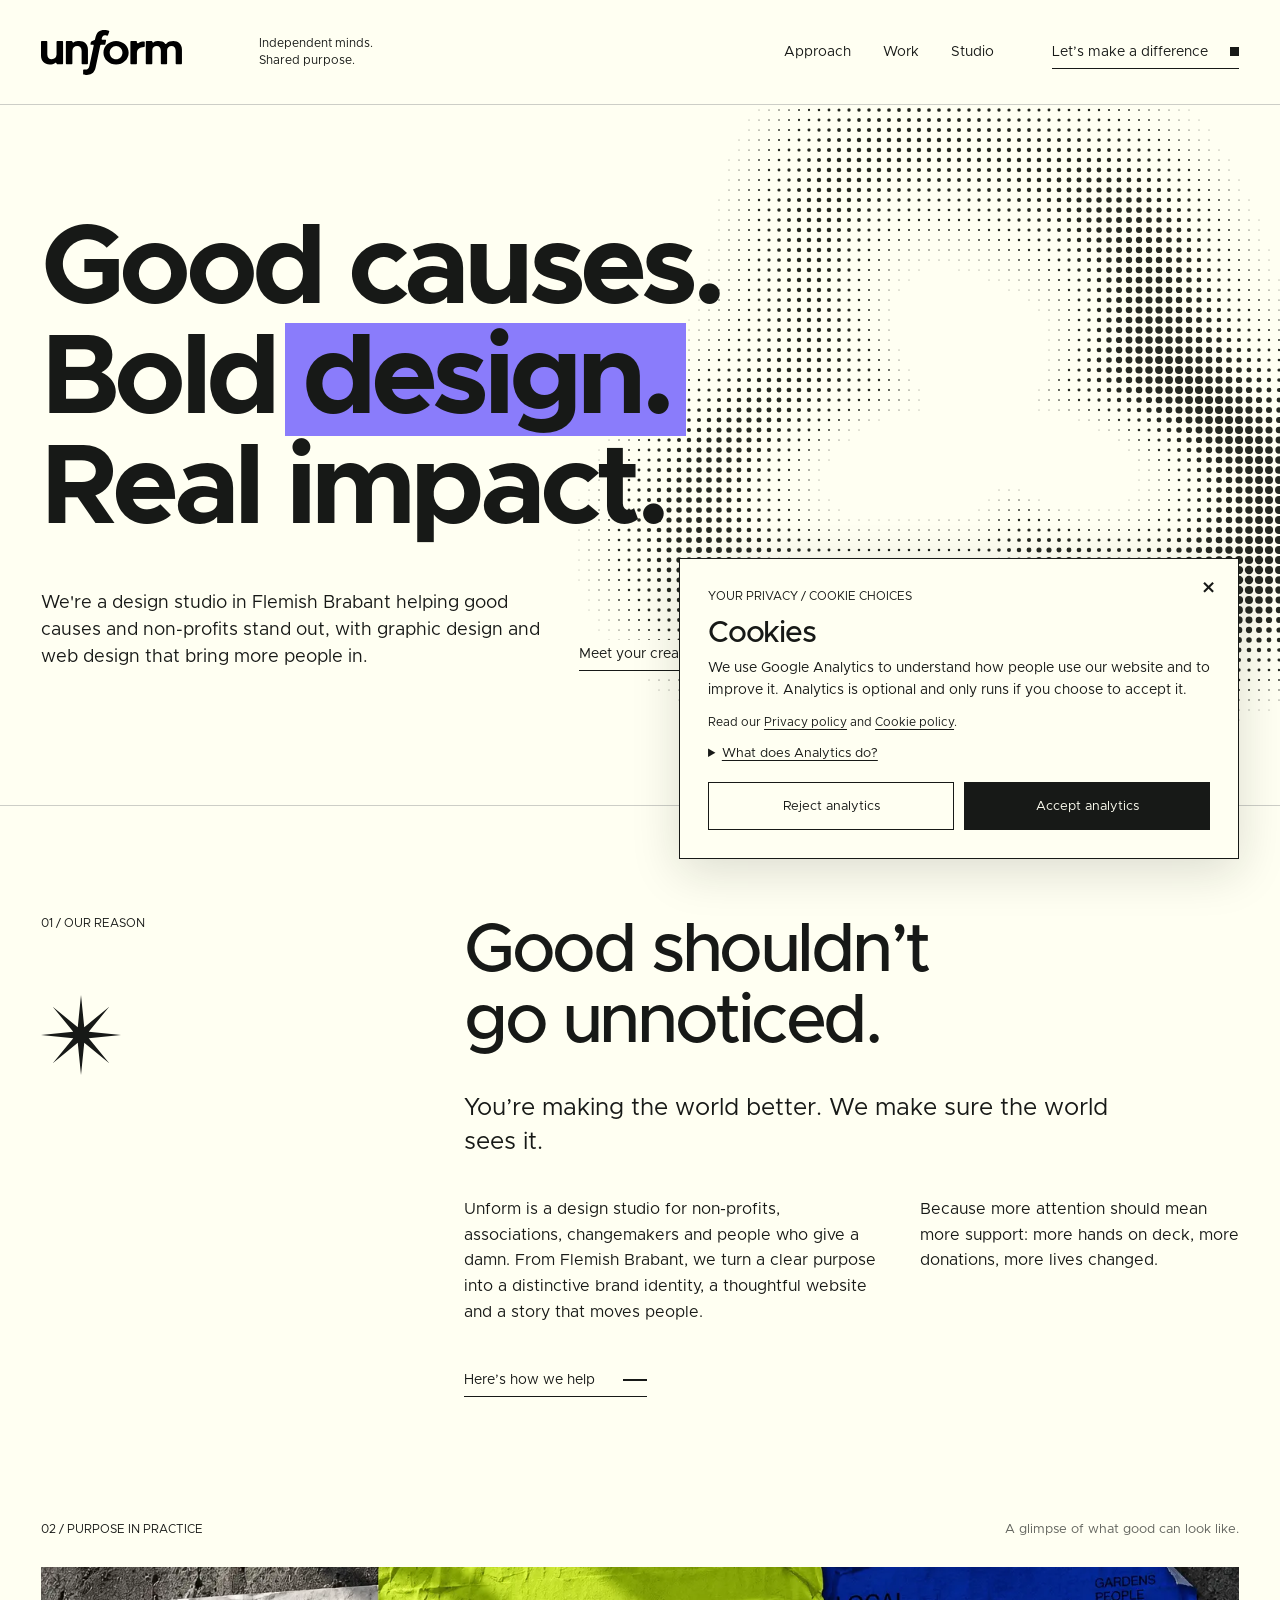
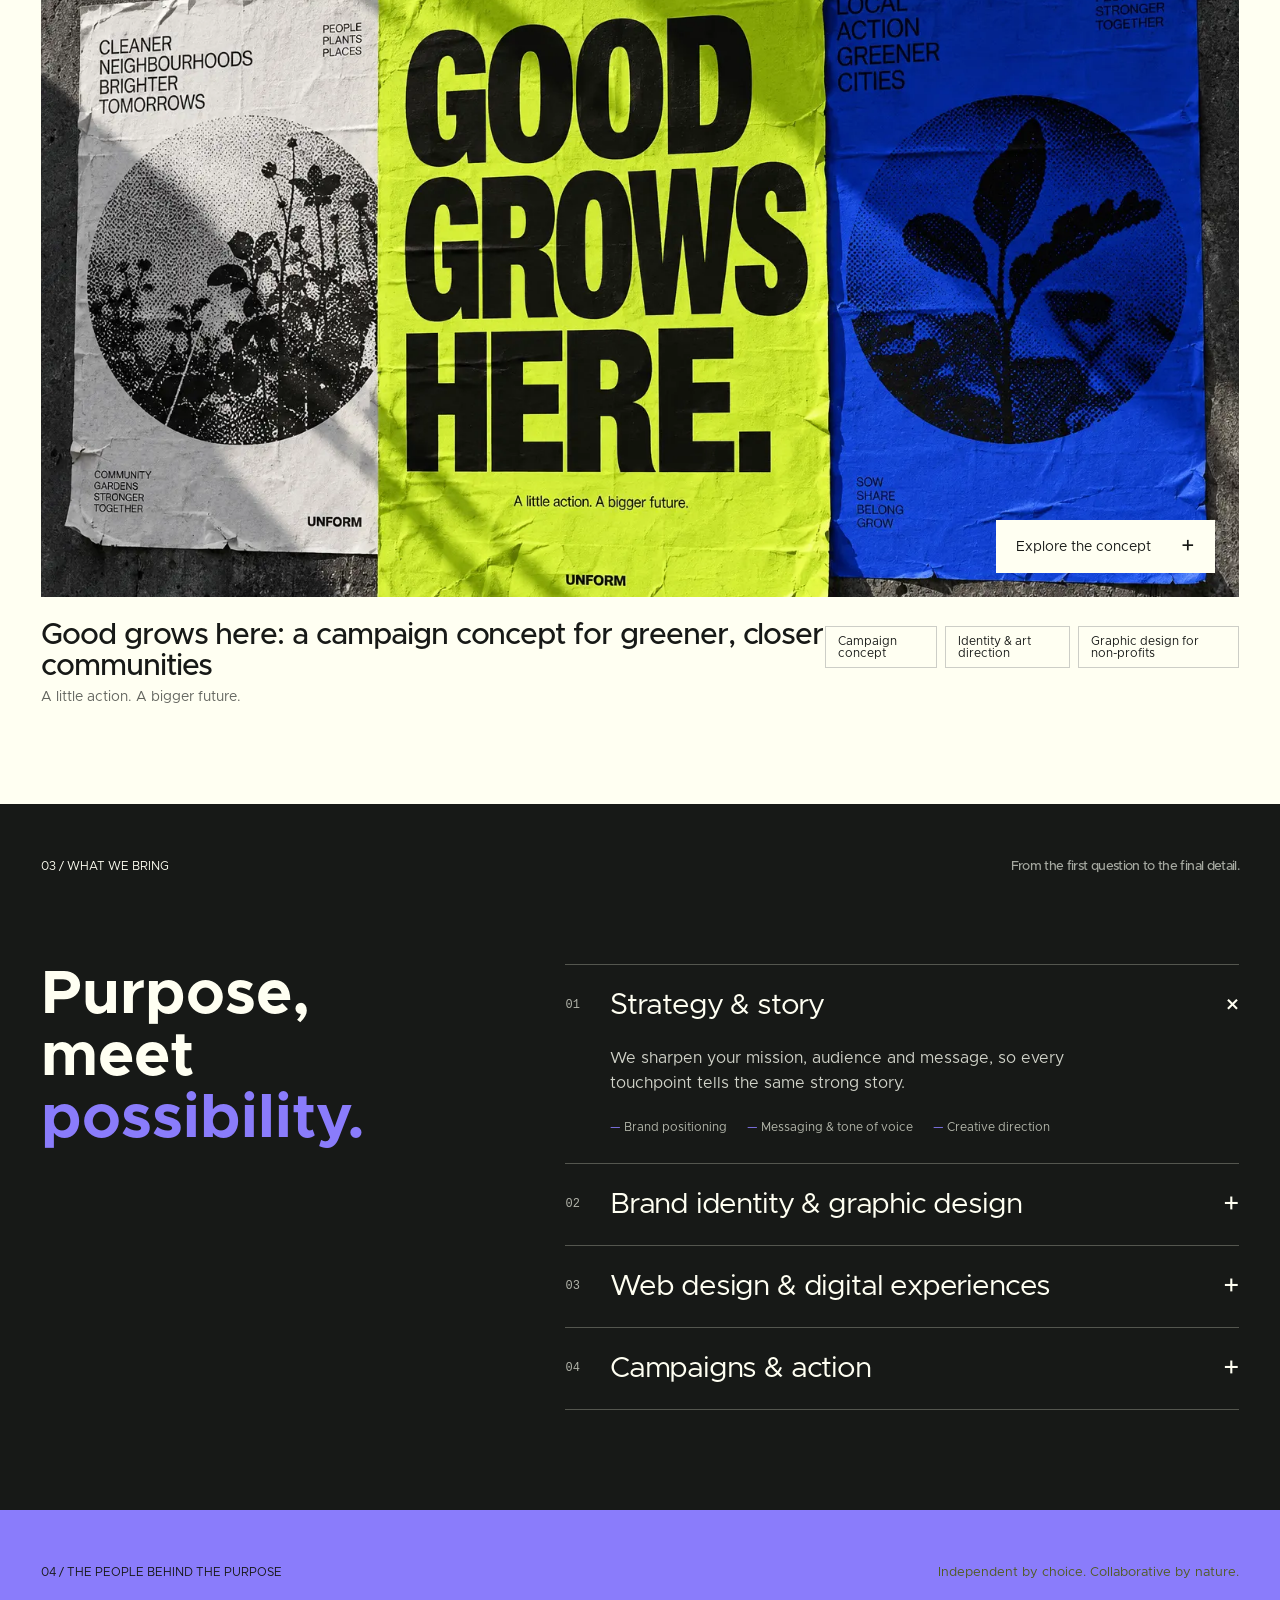
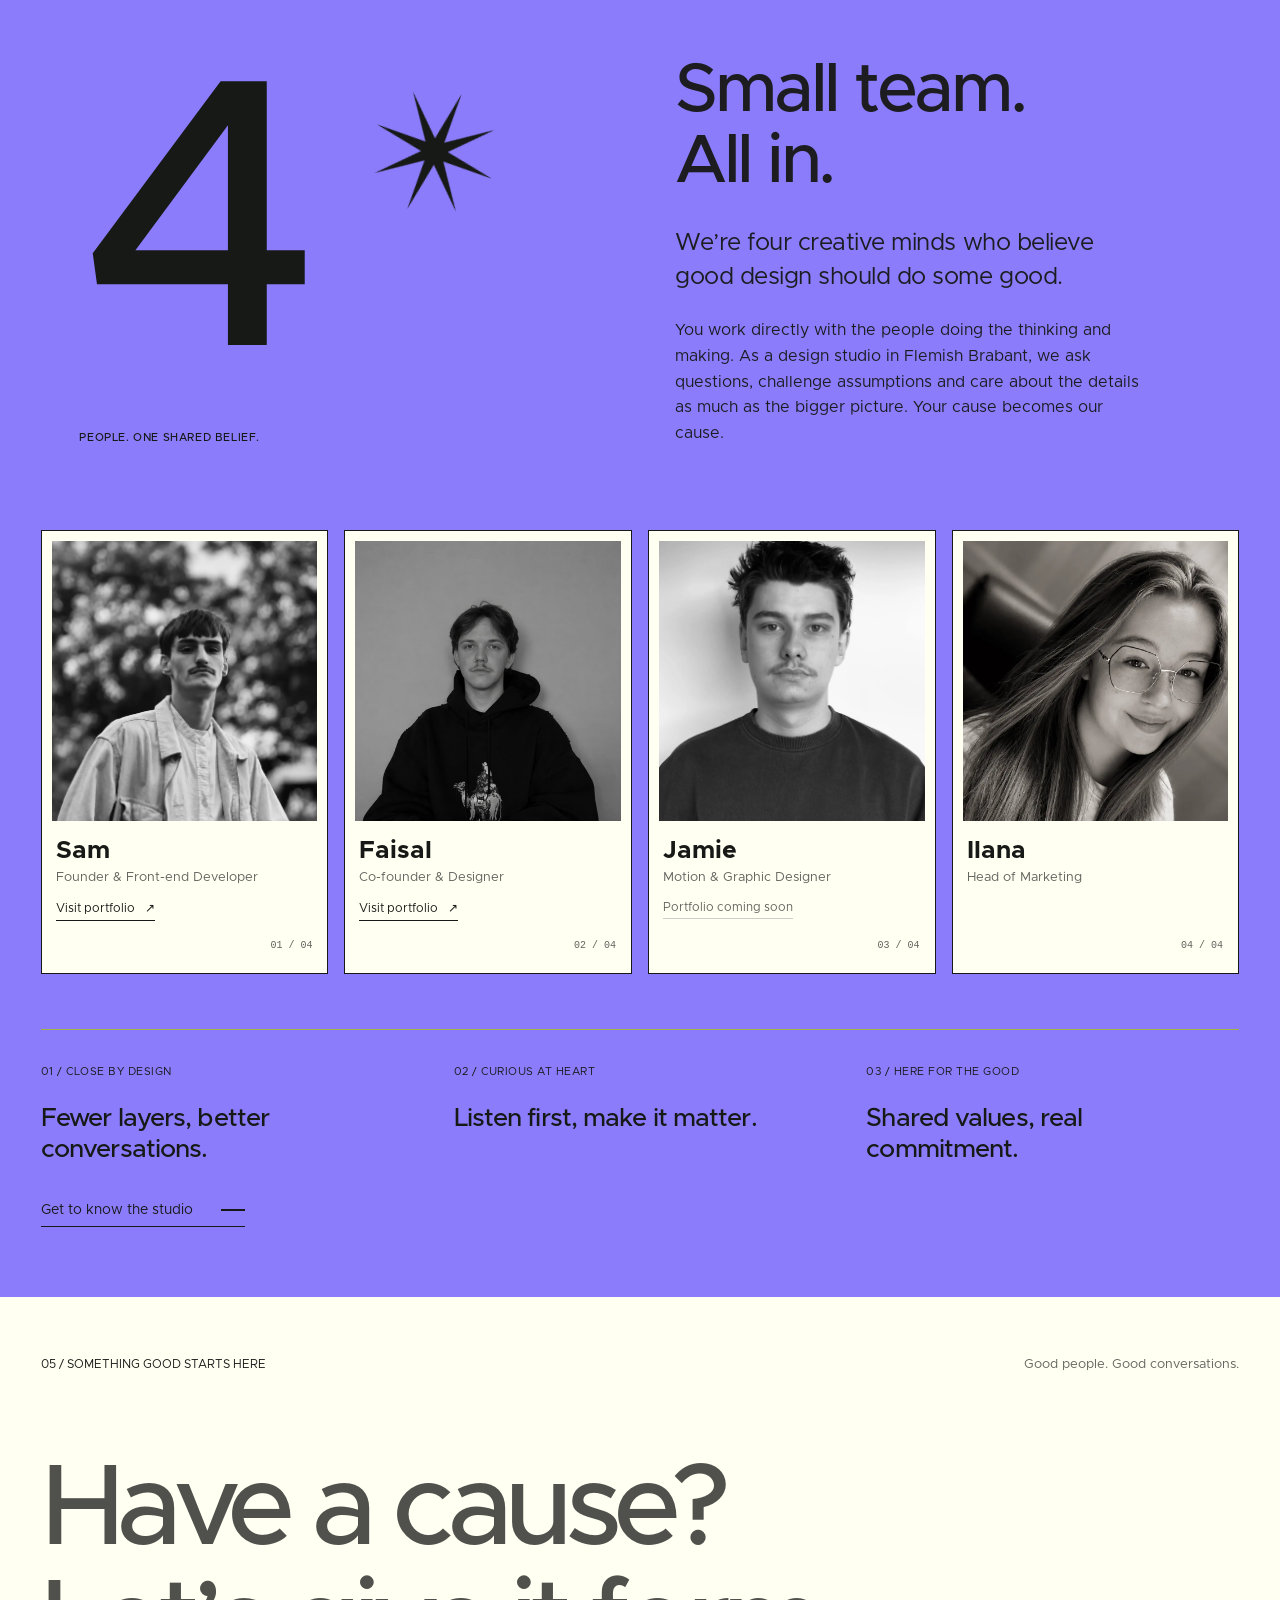
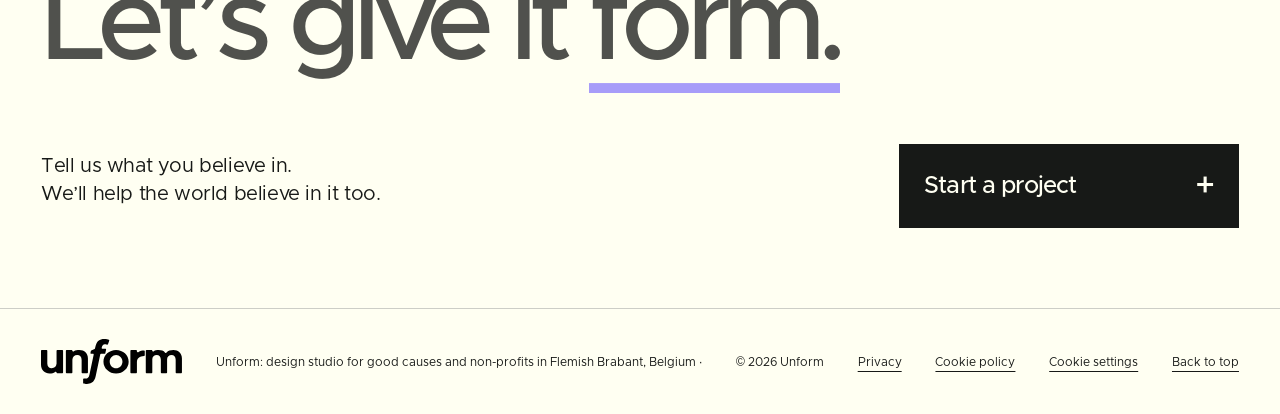
==== commit 85d28945: "feat: added studio-page" ====
--- a/index.html
+++ b/index.html
@@ -72,7 +72,7 @@
       <nav aria-label="Main navigation">
         <a href="#approach">Approach</a>
         <a href="projects.html">Work</a>
-        <a href="#studio">Studio</a>
+        <a href="studio.html">Studio</a>
       </nav>
 
       <a class="contact-link" href="#contact">
@@ -87,7 +87,7 @@
     <nav id="mobile-nav" class="mobile-nav" aria-label="Mobile navigation" hidden>
       <a href="#approach">Approach</a>
       <a href="projects.html">Work</a>
-      <a href="#studio">Studio</a>
+      <a href="studio.html">Studio</a>
       <a href="#contact">Let’s talk</a>
     </nav>
 
@@ -95,10 +95,6 @@
       <section class="hero wrap" aria-labelledby="hero-title">
         <div class="hero-art">
           <canvas id="halftone" aria-hidden="true"></canvas>
-        </div>
-
-        <div class="eyebrow hero-eyebrow">
-          <span class="index-mark">[U—01]</span> DESIGN STUDIO FOR NON-PROFITS IN FLEMISH BRABANT
         </div>
 
         <h1 id="hero-title">
@@ -287,8 +283,8 @@
         </div>
 
         <div class="studio-main">
-          <div class="team-count" aria-label="Three people">
-            3<span class="count-star" aria-hidden="true"></span>
+          <div class="team-count" aria-label="Four people">
+            4<span class="count-star" aria-hidden="true"></span>
             <span class="count-caption">PEOPLE. ONE SHARED BELIEF.</span>
           </div>
 
@@ -297,7 +293,7 @@
               Small team.<br>
               All in.
             </h2>
-            <p>We’re three creative minds who believe good design should do some good.</p>
+            <p>We’re four creative minds who believe good design should do some good.</p>
             <p class="body-copy">
               You work directly with the people doing the thinking and making. As a design studio in Flemish Brabant, we ask questions, challenge assumptions and care about the details as much as the bigger picture. Your cause becomes our cause.
             </p>
@@ -314,7 +310,7 @@
                 Visit portfolio <span aria-hidden="true">↗</span>
               </a>
             </div>
-            <span class="team-index">01 / 03</span>
+            <span class="team-index">01 / 04</span>
           </article>
 
           <article class="team-card">
@@ -326,7 +322,7 @@
                 Visit portfolio <span aria-hidden="true">↗</span>
               </a>
             </div>
-            <span class="team-index">02 / 03</span>
+            <span class="team-index">02 / 04</span>
           </article>
 
           <article class="team-card">
@@ -336,7 +332,16 @@
               <p>Motion &amp; Graphic Designer</p>
               <button class="team-portfolio" type="button" disabled>Portfolio coming soon</button>
             </div>
-            <span class="team-index">03 / 03</span>
+            <span class="team-index">03 / 04</span>
+          </article>
+
+          <article class="team-card">
+            <img class="team-portrait" src="assets/Ilana.webp" alt="Ilana, Head of Marketing at Unform">
+            <div class="team-card-copy">
+              <h3>Ilana</h3>
+              <p>Head of Marketing</p>
+            </div>
+            <span class="team-index">04 / 04</span>
           </article>
         </div>
 
@@ -362,6 +367,10 @@
             </h3>
           </div>
         </div>
+
+        <a class="text-link studio-preview-link" href="studio.html">
+          Get to know the studio <span class="link-rule" aria-hidden="true"></span>
+        </a>
       </section>
 
       <section id="contact" class="contact wrap">
--- a/styles.css
+++ b/styles.css
@@ -885,7 +885,7 @@
 
 .team-grid {
   display: grid;
-  grid-template-columns: repeat(3,minmax(0,1fr));
+  grid-template-columns: repeat(4,minmax(0,1fr));
   gap: 16px;
   margin-bottom: 55px;
 }
@@ -1443,6 +1443,10 @@
   gap: 45px;
 }
 
+.team-grid {
+  grid-template-columns: repeat(2,minmax(0,1fr));
+}
+
 .studio-copy h2 {
   font-size: 52px;
 }
@@ -1787,6 +1791,79 @@
   font-size: 18px;
   line-height: 1.5;
   margin: 18px 0 26px;
+}
+
+.studio-intro h1 {
+  font-size: clamp(68px,11vw,175px);
+}
+
+.studio-context {
+  padding-block: 45px 90px;
+}
+
+.studio-context-content {
+  display: grid;
+  grid-template-columns: .9fr 1.1fr;
+  gap: 60px;
+  padding-top: 42px;
+}
+
+.studio-context-content h2 {
+  max-width: 600px;
+  margin: 0;
+  font-size: clamp(42px,6vw,88px);
+  line-height: .96;
+  letter-spacing: -.06em;
+}
+
+.studio-context-copy p {
+  max-width: 650px;
+  margin: 0 0 20px;
+  font-size: 17px;
+  line-height: 1.7;
+}
+
+.studio-context-facts {
+  display: grid;
+  grid-template-columns: repeat(3,minmax(0,1fr));
+  gap: 20px;
+  margin-top: 35px;
+  padding-top: 18px;
+  border-top: 1px solid var(--line);
+}
+
+.studio-context-facts div {
+  display: grid;
+  align-content: start;
+  gap: 9px;
+}
+
+.studio-context-facts span:first-child {
+  font-size: 10px;
+}
+
+.studio-context-facts span:last-child {
+  font-size: 13px;
+  line-height: 1.5;
+}
+
+.studio-page .team-bio {
+  margin-top: 12px;
+  color: var(--ink);
+  line-height: 1.55;
+}
+
+.studio-page .principles p {
+  max-width: 340px;
+  margin: 12px 0 0;
+  font-size: 13px;
+  line-height: 1.6;
+}
+
+.studio-preview-link {
+  display: flex;
+  justify-content: flex-end;
+  margin-top: 38px;
 }
 
 .projects-intro-foot {
@@ -1937,6 +2014,11 @@
 
 @media(max-width:1000px) {
 
+.studio-context-content {
+  grid-template-columns: 1fr 1fr;
+  gap: 35px;
+}
+
 .project-card-caption {
   padding: 25px;
 }
@@ -1951,6 +2033,34 @@
 }
 
 @media(max-width:650px) {
+
+.studio-page .studio-intro h1 {
+  font-size: clamp(60px,16vw,95px);
+}
+
+.studio-context {
+  padding-block: 35px 55px;
+}
+
+.studio-context-content {
+  grid-template-columns: 1fr;
+  gap: 25px;
+  padding-top: 28px;
+}
+
+.studio-context-content h2 {
+  font-size: 52px;
+}
+
+.studio-context-copy p {
+  font-size: 15px;
+}
+
+.studio-context-facts {
+  grid-template-columns: 1fr;
+  gap: 17px;
+  margin-top: 26px;
+}
 
 .projects-intro {
   padding-top: 28px;
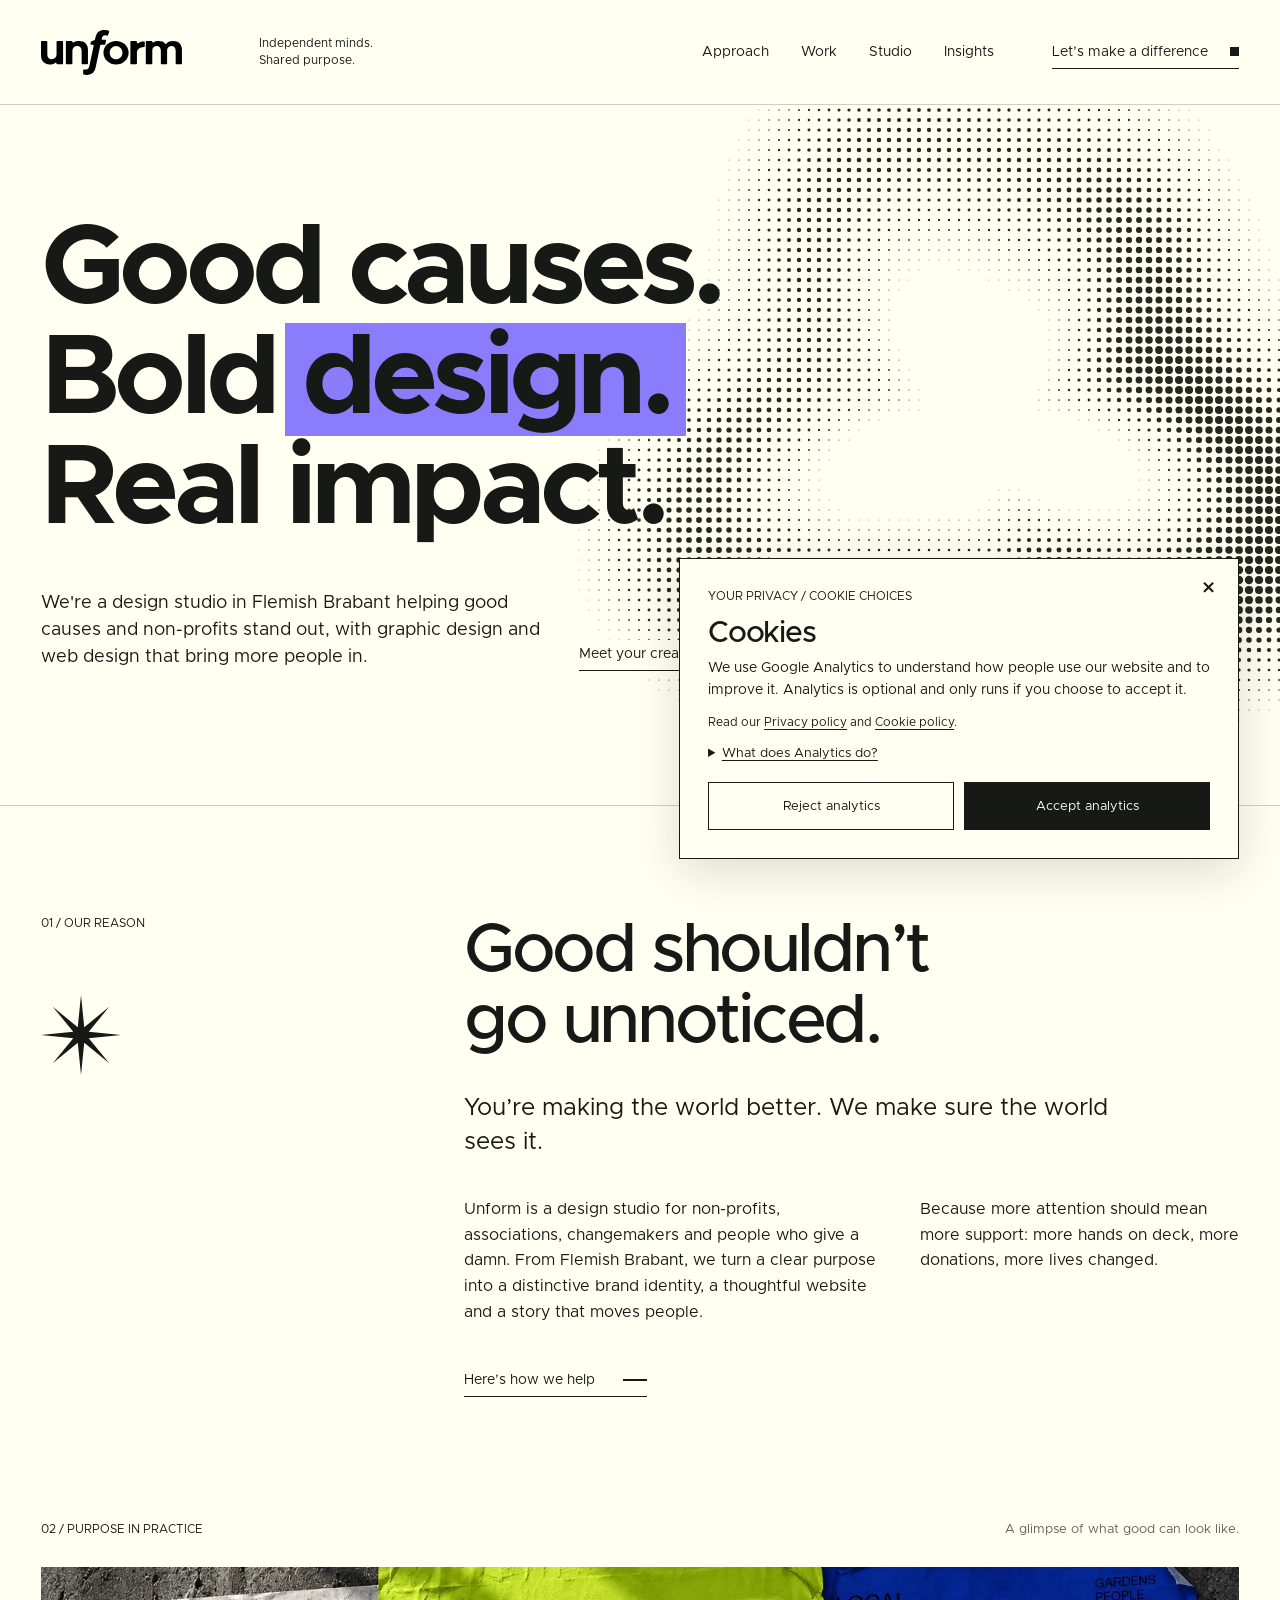
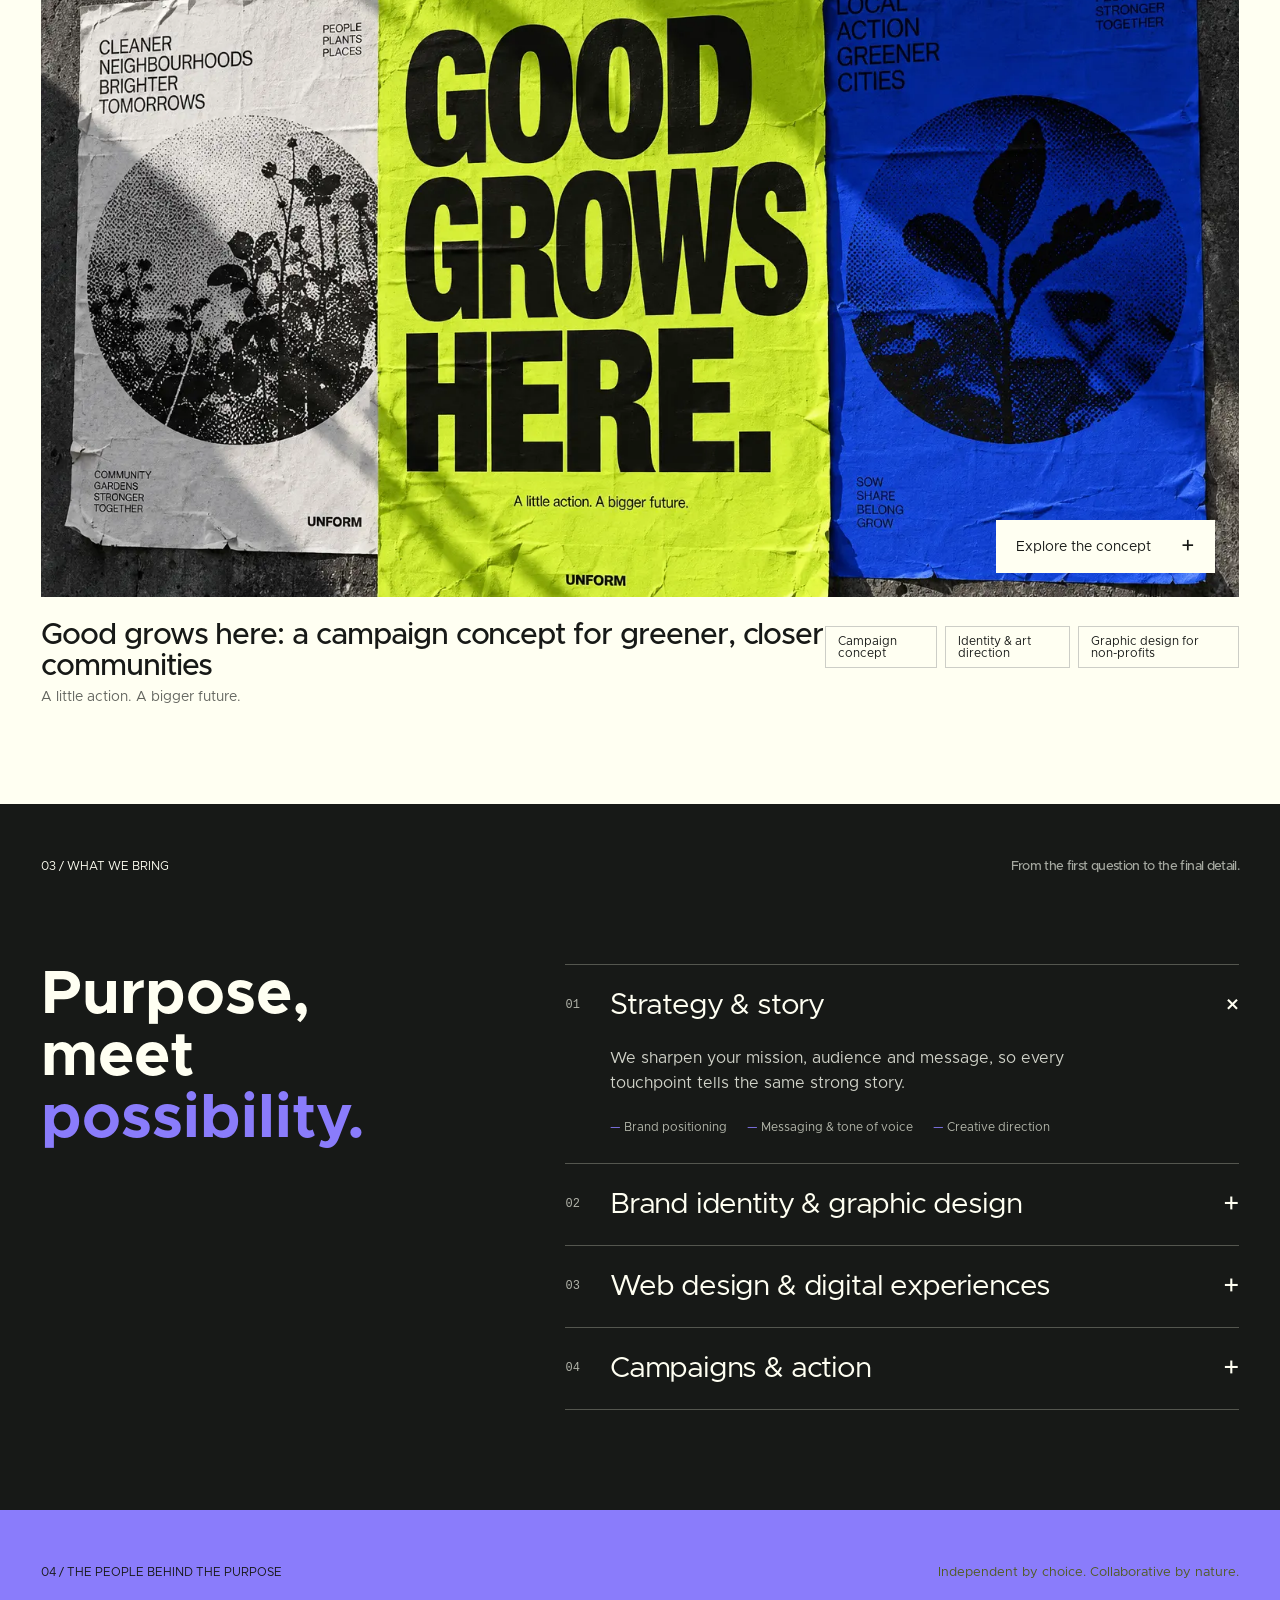
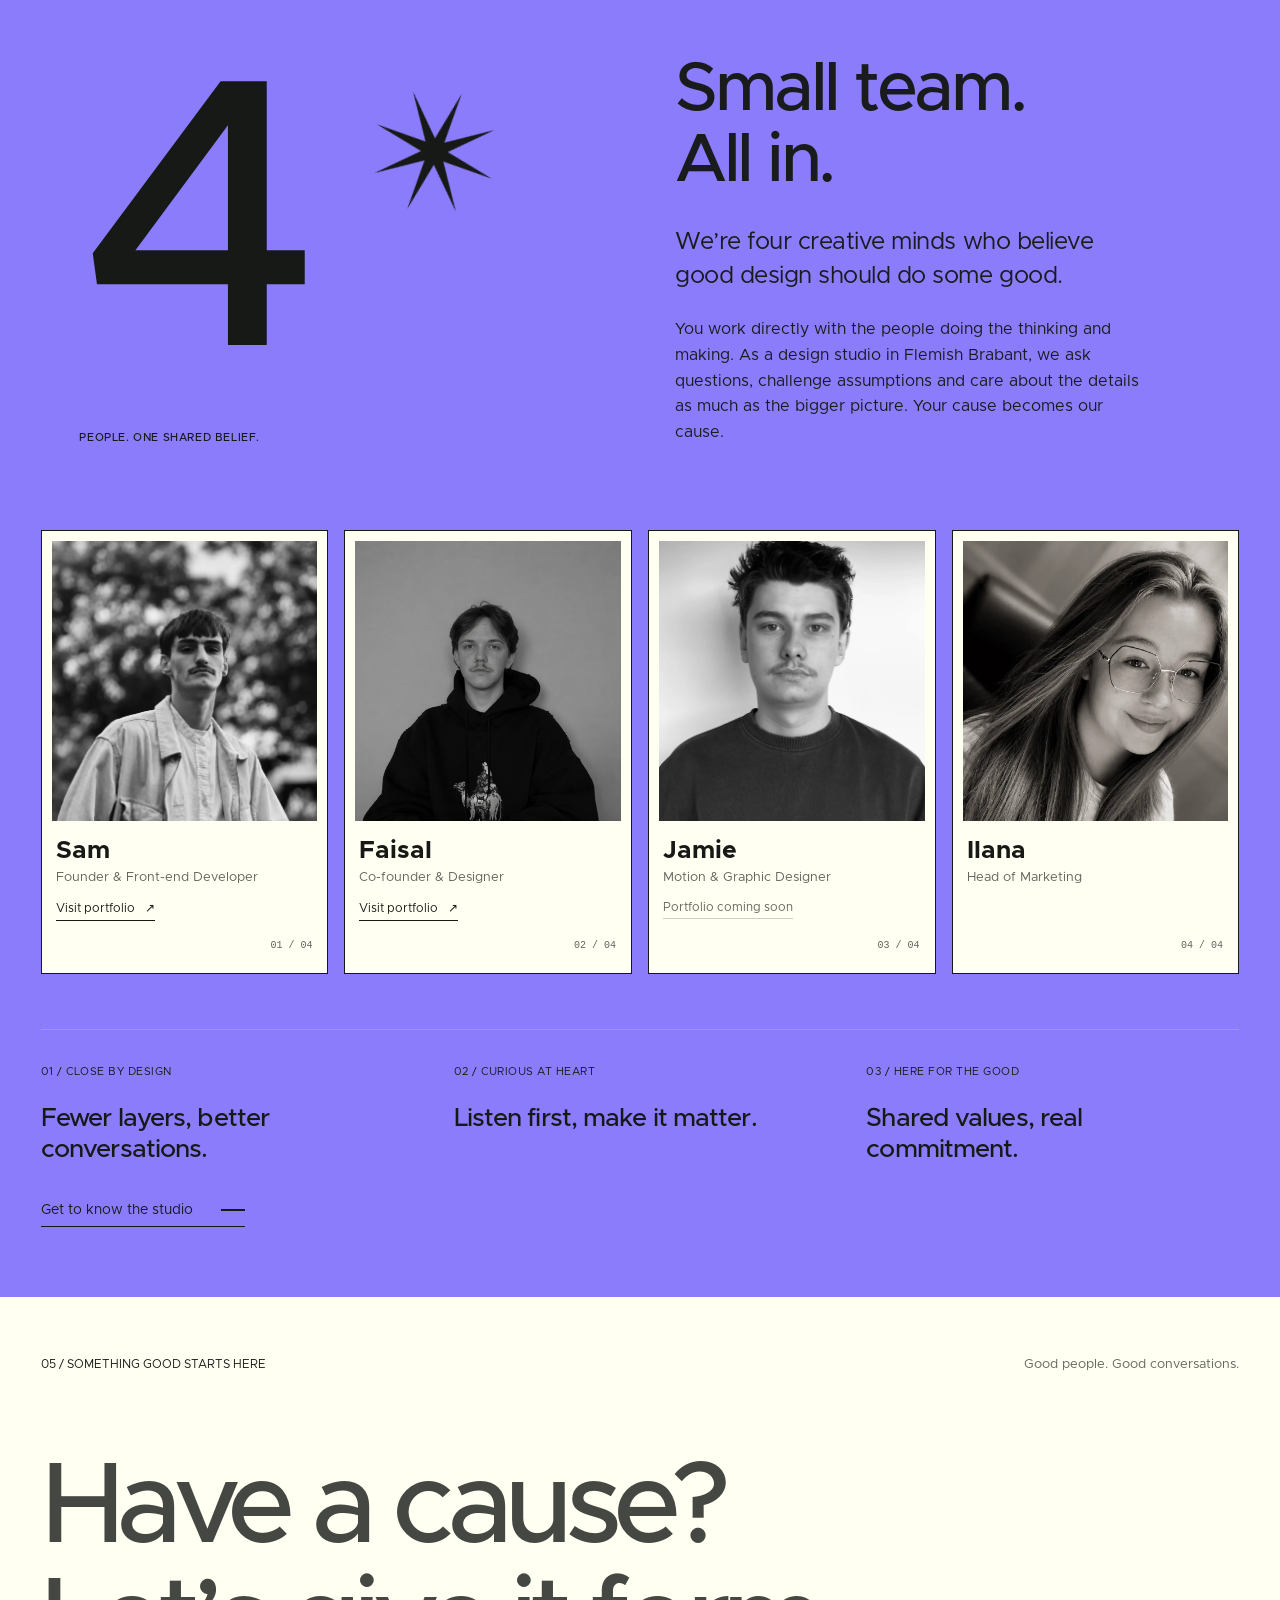
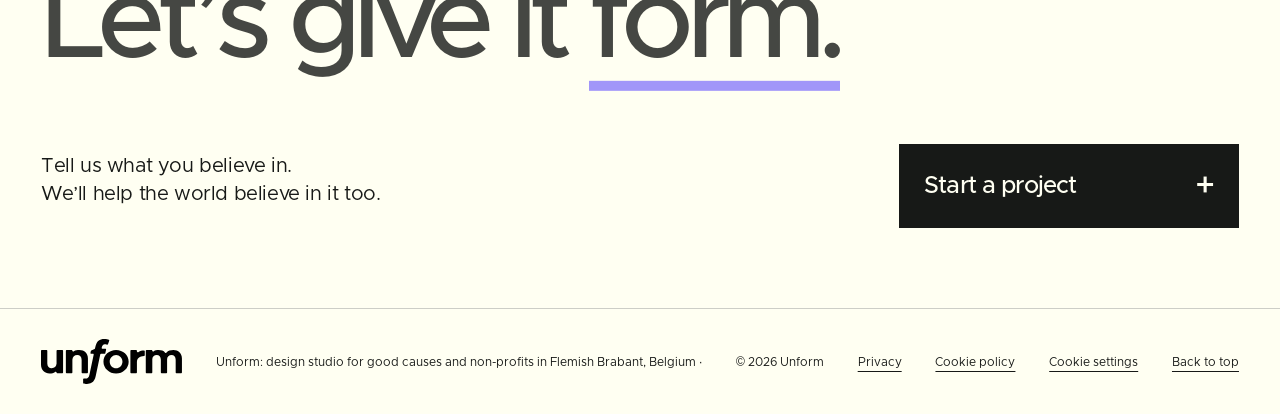
==== commit 2a917f73: "feat: added blogposts" ====
--- a/index.html
+++ b/index.html
@@ -73,6 +73,7 @@
         <a href="#approach">Approach</a>
         <a href="projects.html">Work</a>
         <a href="studio.html">Studio</a>
+        <a href="blog.html">Insights</a>
       </nav>
 
       <a class="contact-link" href="#contact">
@@ -88,6 +89,7 @@
       <a href="#approach">Approach</a>
       <a href="projects.html">Work</a>
       <a href="studio.html">Studio</a>
+      <a href="blog.html">Insights</a>
       <a href="#contact">Let’s talk</a>
     </nav>
 
--- a/styles.css
+++ b/styles.css
@@ -2012,6 +2012,184 @@
   gap: 14px;
 }
 
+.blog-intro h1 {
+  font-size: clamp(76px,11vw,175px);
+}
+
+.blog-intro h1 span {
+  margin-left: .35em;
+}
+
+.blog-list {
+  padding-block: 55px 110px;
+}
+
+.article-list {
+  border-top: 1px solid var(--ink);
+  margin-top: 20px;
+}
+
+.article-row {
+  display: grid;
+  grid-template-columns: 50px minmax(160px,.62fr) minmax(0,1.38fr) 46px;
+  align-items: center;
+  gap: 20px;
+  padding: 30px 0;
+  border-bottom: 1px solid var(--line);
+  transition: padding .25s ease;
+}
+
+.article-row:hover {
+  padding-inline: 12px;
+}
+
+.article-row-number {
+  align-self: start;
+  padding-top: 4px;
+  font-family: monospace;
+  font-size: 13px;
+}
+
+.article-row-thumbnail {
+  display: block;
+  overflow: hidden;
+  aspect-ratio: 1.45;
+  background: var(--line);
+}
+
+.article-row-thumbnail img,
+.article-lead-image img {
+  display: block;
+  width: 100%;
+  height: 100%;
+  object-fit: cover;
+}
+
+.article-row-thumbnail img {
+  transition: transform .45s cubic-bezier(.2,.7,.2,1);
+}
+
+.article-row:hover .article-row-thumbnail img {
+  transform: scale(1.04);
+}
+
+.article-row-meta,
+.article-heading-meta {
+  display: flex;
+  flex-wrap: wrap;
+  gap: 12px 24px;
+  color: var(--muted);
+}
+
+.article-row-copy h3 {
+  margin: 13px 0 7px;
+  font-size: clamp(25px,3vw,42px);
+  line-height: 1.08;
+  letter-spacing: -.045em;
+}
+
+.article-row-copy h3 a:hover {
+  text-decoration: underline;
+  text-decoration-color: var(--accent);
+  text-decoration-thickness: 4px;
+  text-underline-offset: 6px;
+}
+
+.article-row-copy p {
+  max-width: 670px;
+  margin: 0;
+  color: var(--muted);
+  font-size: 15px;
+  line-height: 1.6;
+}
+
+.article-row-action {
+  display: grid;
+  place-items: center;
+  width: 46px;
+  height: 46px;
+  background: var(--accent);
+  font-size: 22px;
+  transition: transform .25s ease;
+}
+
+.article-row:hover .article-row-action {
+  transform: rotate(45deg);
+}
+
+.article-back {
+  padding-top: 32px;
+}
+
+.article-content {
+  max-width: 1000px;
+  margin-inline: auto;
+  padding-top: 55px;
+  padding-bottom: 110px;
+}
+
+.article-content > .section-label {
+  display: block;
+  color: var(--muted);
+}
+
+.article-content h1 {
+  width: auto;
+  max-width: 950px;
+  margin: 28px 0 22px;
+  font-size: clamp(54px,8vw,112px);
+  line-height: .98;
+  letter-spacing: -.07em;
+}
+
+.article-summary {
+  max-width: 760px;
+  margin: 0 0 30px;
+  font-size: clamp(19px,2.5vw,27px);
+  line-height: 1.45;
+}
+
+.article-heading-meta {
+  border-top: 1px solid var(--line);
+  border-bottom: 1px solid var(--line);
+  padding-block: 16px;
+}
+
+.article-lead-image {
+  width: 100%;
+  aspect-ratio: 1.75;
+  margin: 32px 0 0;
+  overflow: hidden;
+  background: var(--line);
+}
+
+.article-body {
+  max-width: 700px;
+  margin: 55px auto 0;
+}
+
+.article-body h2 {
+  margin: 42px 0 12px;
+  font-size: clamp(27px,4vw,40px);
+  line-height: 1.1;
+  letter-spacing: -.045em;
+}
+
+.article-body p {
+  margin: 0 0 20px;
+  font-size: 17px;
+  line-height: 1.8;
+}
+
+.article-end-link {
+  margin: 45px auto 0;
+}
+
+.article-error {
+  font-size: 17px;
+  line-height: 1.6;
+}
+
 @media(max-width:1000px) {
 
 .studio-context-content {
@@ -2029,6 +2207,10 @@
 
 .project-story-note .text-link {
   grid-column: 2;
+}
+
+.article-content {
+  max-width: 850px;
 }
 }
 
@@ -2064,6 +2246,10 @@
 
 .projects-intro {
   padding-top: 28px;
+}
+
+.blog-intro h1 {
+  font-size: clamp(68px,17vw,112px);
 }
 
 .projects-intro-top {
@@ -2137,6 +2323,68 @@
 .project-story-note .text-link {
   grid-column: auto;
 }
+
+.blog-list {
+  padding-block: 35px 65px;
+}
+
+.article-row {
+  grid-template-columns: 26px minmax(70px,.62fr) minmax(0,1.38fr) 36px;
+  gap: 8px;
+  padding-block: 23px;
+}
+
+.article-row:hover {
+  padding-inline: 0;
+}
+
+.article-row-meta {
+  gap: 8px 14px;
+}
+
+.article-row-meta .section-label {
+  font-size: 9px;
+}
+
+.article-row-copy h3 {
+  margin-top: 11px;
+  font-size: 25px;
+}
+
+.article-row-copy p {
+  font-size: 14px;
+}
+
+.article-row-action {
+  width: 36px;
+  height: 36px;
+}
+
+.article-row-thumbnail {
+  aspect-ratio: 1;
+}
+
+.article-content {
+  padding-top: 35px;
+  padding-bottom: 65px;
+}
+
+.article-content h1 {
+  font-size: 54px;
+}
+
+.article-body {
+  margin-top: 35px;
+}
+
+.article-lead-image {
+  aspect-ratio: 1.25;
+  margin-top: 24px;
+}
+
+.article-body p {
+  font-size: 16px;
+}
 }
 
 @media(max-width:650px) {
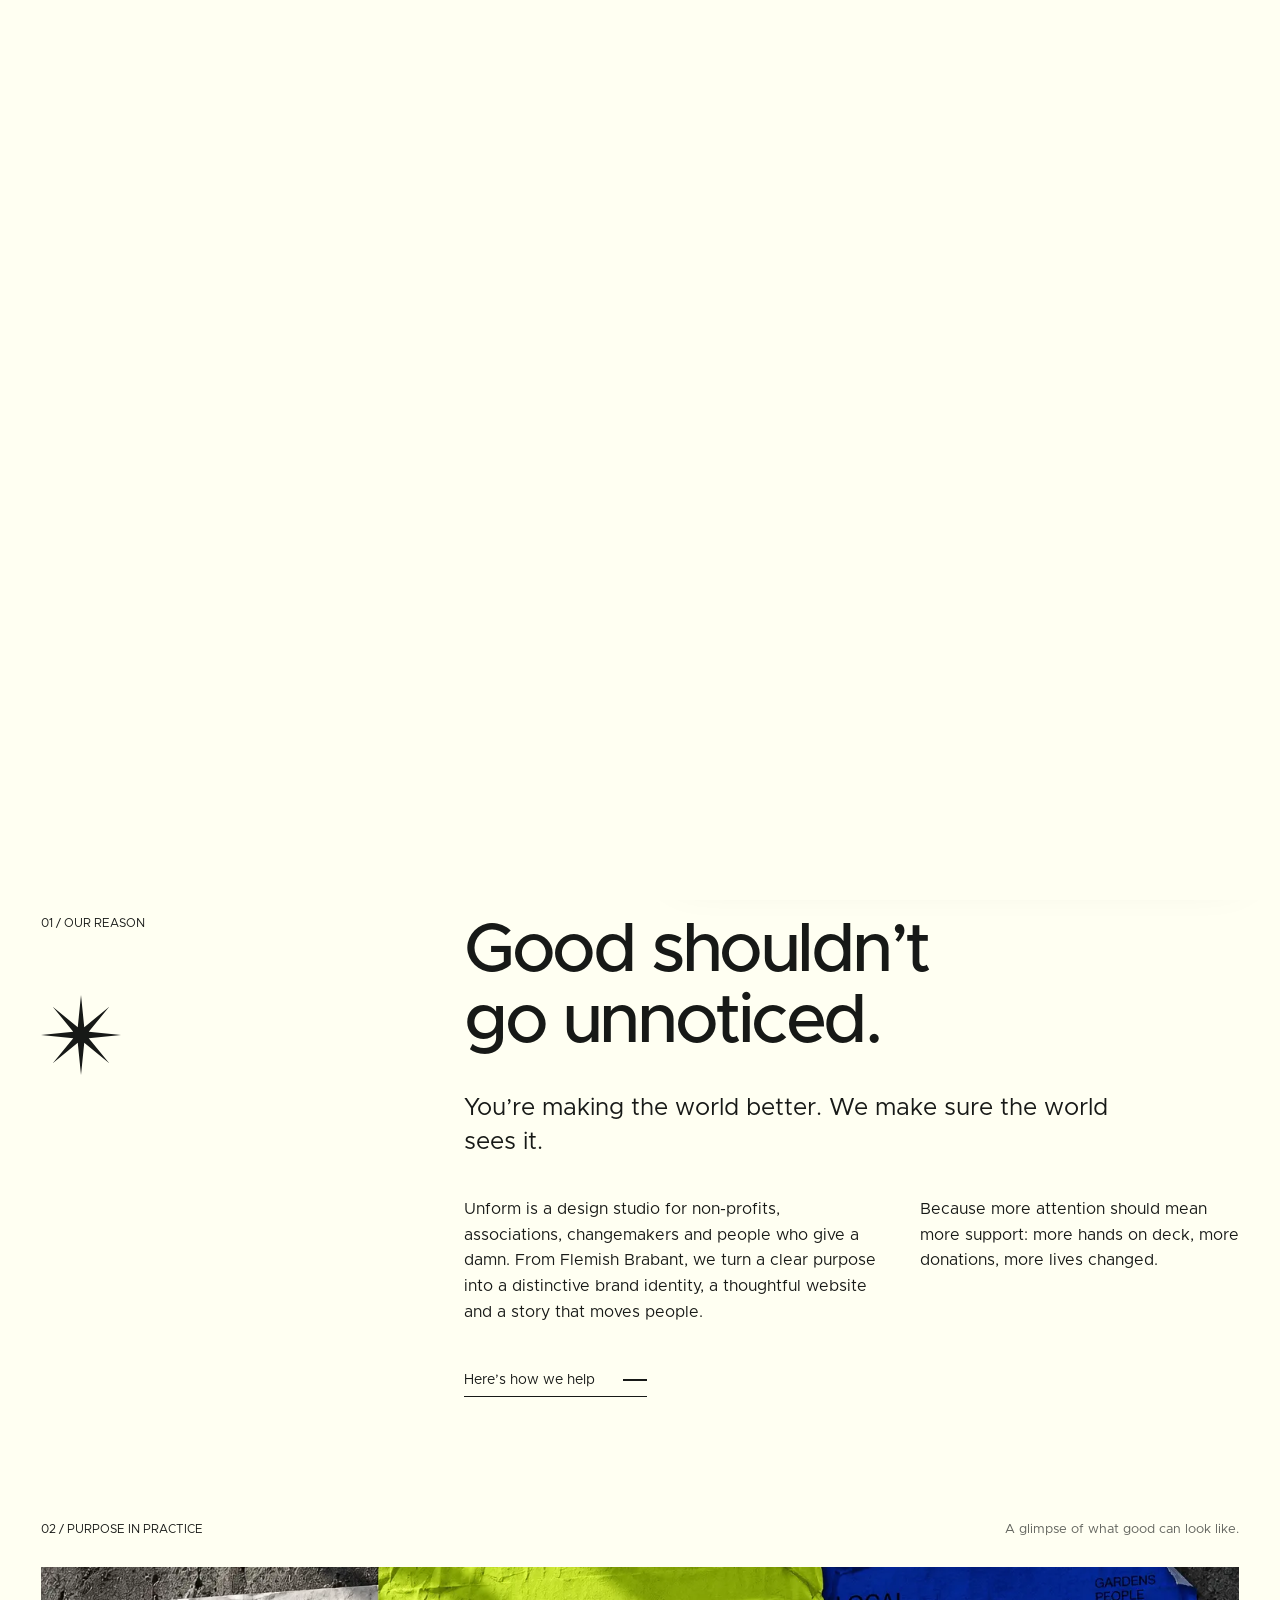
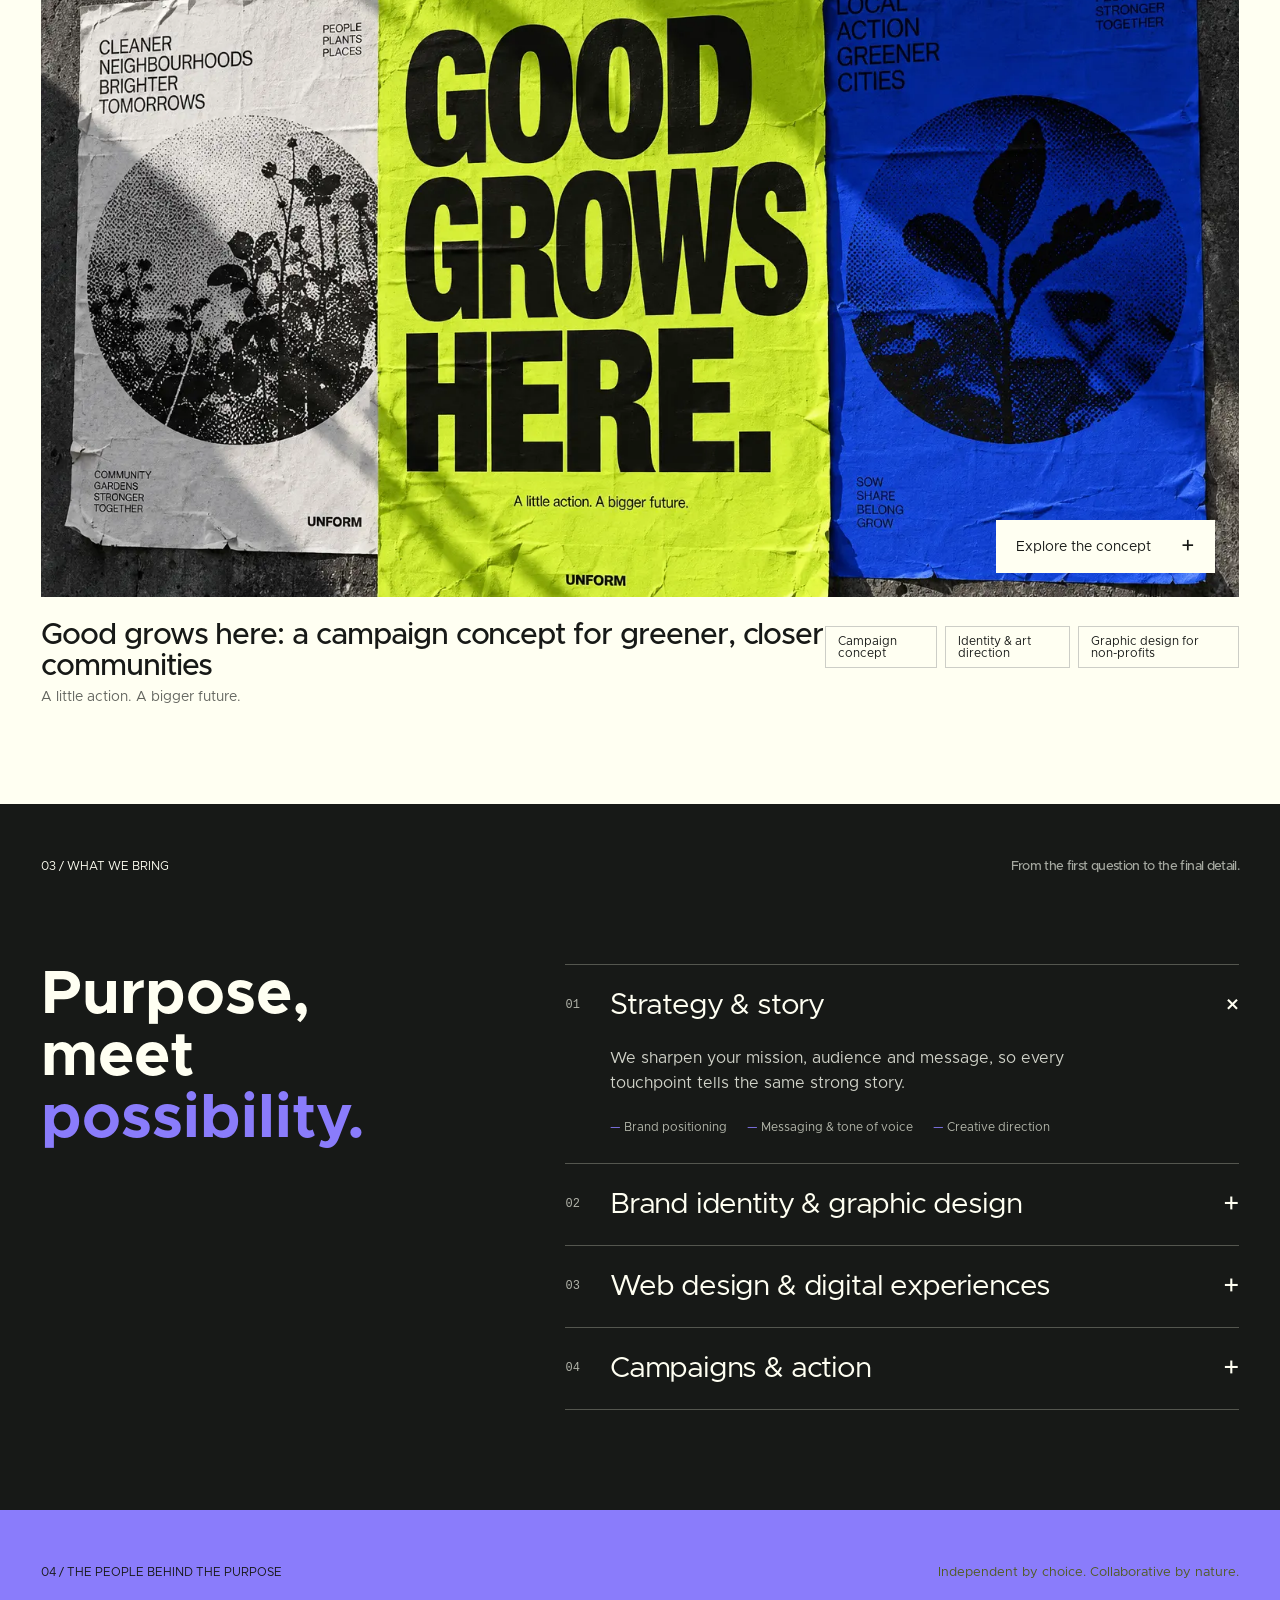
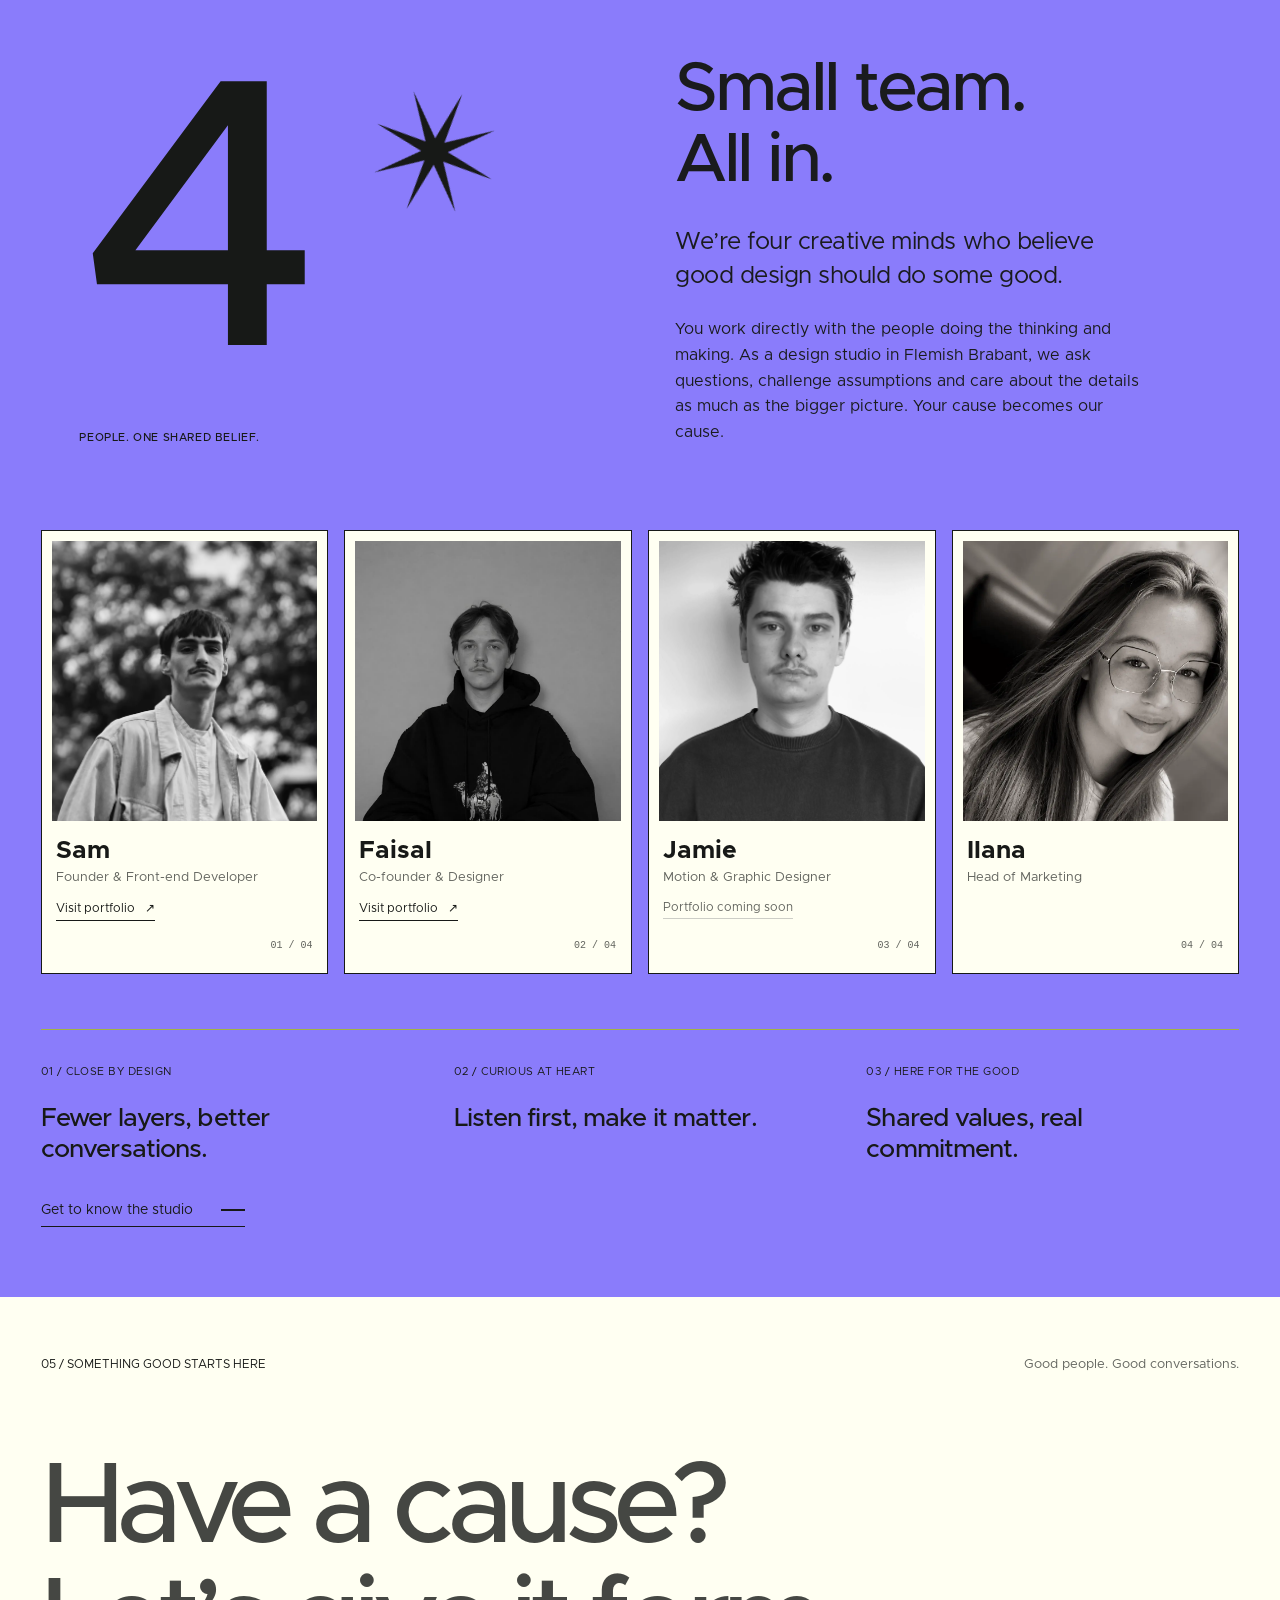
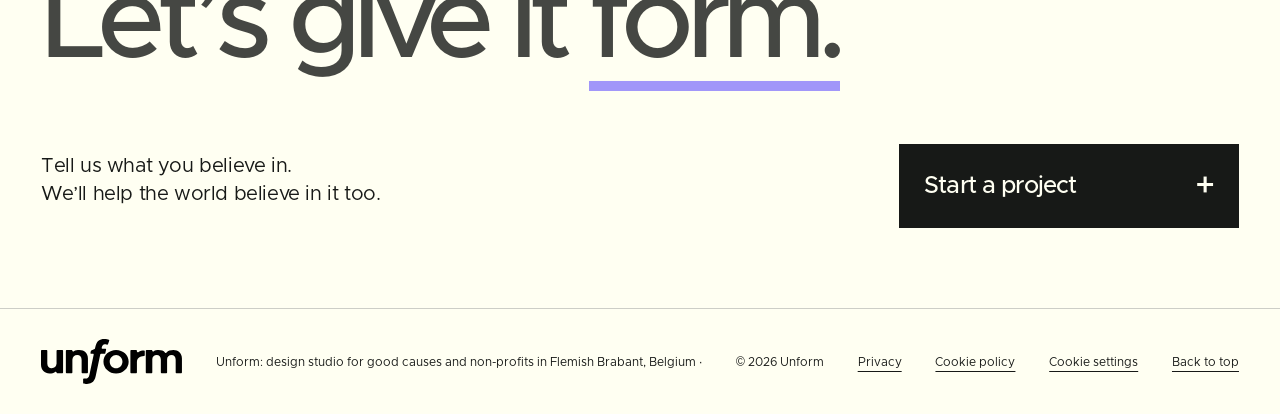
==== commit 1b2ab934: "feat: added preloader" ====
--- a/index.html
+++ b/index.html
@@ -53,6 +53,7 @@
       href="data:image/svg+xml,%3Csvg xmlns='http://www.w3.org/2000/svg' viewBox='0 0 64 64'%3E%3Cpath fill='%238a7cfb' d='M0 0h64v64H0z'/%3E%3Cpath fill='none' stroke='%23171717' stroke-width='10' d='M18 16v22a14 14 0 0028 0V16'/%3E%3C/svg%3E"
     >
     <link rel="stylesheet" href="styles.css">
+    <script src="preloader.js" defer></script>
     <script src="vendor/gsap.min.js" defer></script>
     <script src="vendor/ScrollTrigger.min.js" defer></script>
     <script src="analytics-consent.js" defer></script>
@@ -60,6 +61,14 @@
     <script src="app.js" defer></script>
   </head>
   <body>
+    <div class="preloader" data-preloader role="status" aria-label="Loading Unform" aria-live="polite">
+      <iframe
+        src="https://lottie.host/embed/dc4b40cc-952a-4566-b94a-00b2e052068a/jyqnhdgjk2.lottie"
+        title="Unform loading animation"
+        aria-hidden="true"
+        tabindex="-1"
+      ></iframe>
+    </div>
     <a class="skip-link" href="#main">Skip to content</a>
 
     <header class="header wrap">
--- a/styles.css
+++ b/styles.css
@@ -53,6 +53,42 @@
   font-family: var(--font-regular);
   font-weight: 400;
   -webkit-font-smoothing: antialiased;
+}
+
+html.has-preloader {
+  overflow: hidden;
+}
+
+.preloader {
+  position: fixed;
+  z-index: 10000;
+  inset: 0;
+  display: flex;
+  flex-direction: column;
+  align-items: center;
+  justify-content: center;
+  gap: 24px;
+  background: var(--paper);
+  color: var(--ink);
+  opacity: 1;
+  transition: opacity .35s ease, visibility .35s ease;
+}
+
+.preloader[hidden] {
+  display: none;
+}
+
+.preloader.is-leaving {
+  visibility: hidden;
+  opacity: 0;
+  pointer-events: none;
+}
+
+.preloader iframe {
+  display: block;
+  width: 120px;
+  height: 120px;
+  border: 0;
 }
 
 a {
